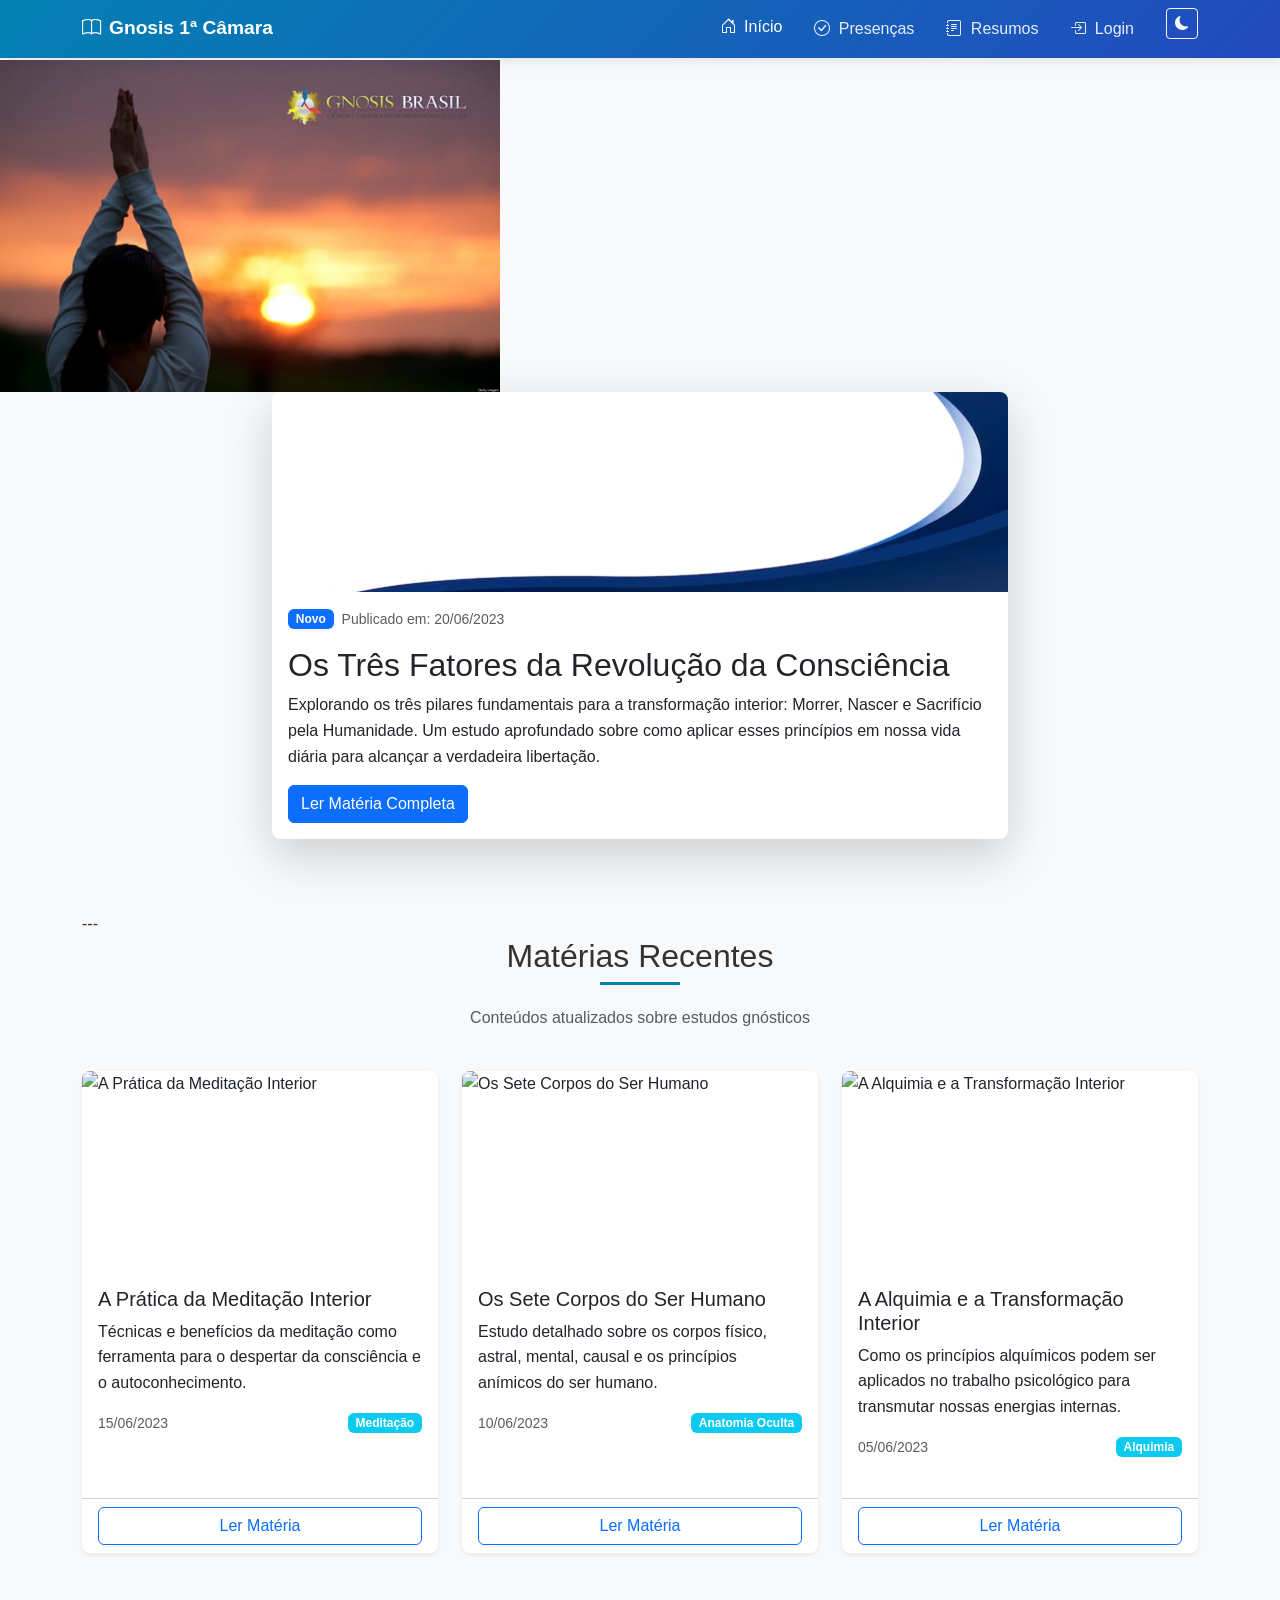
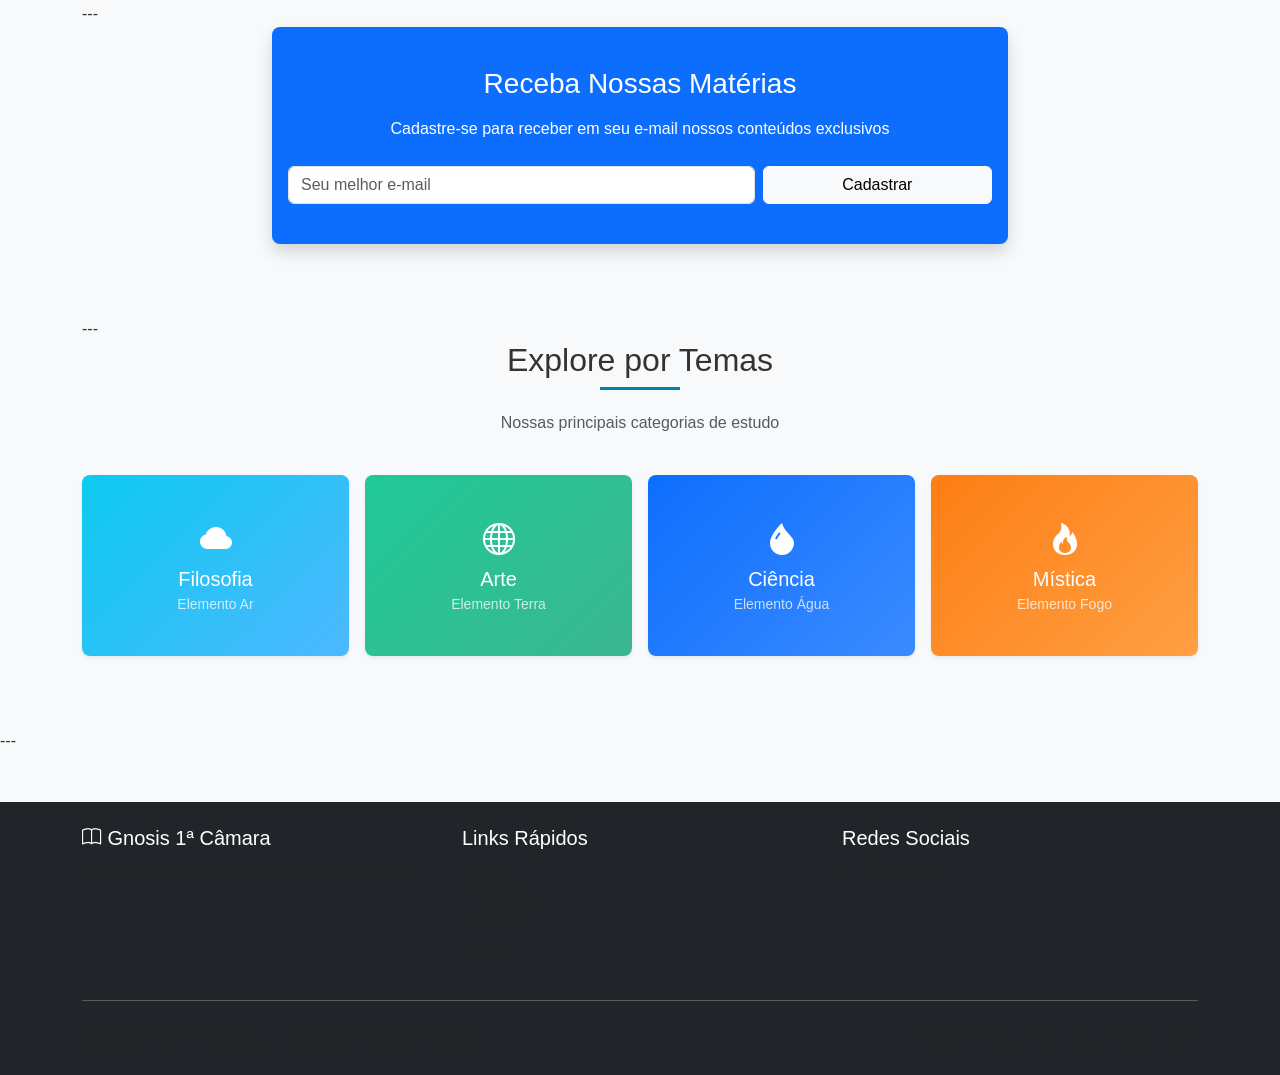
==== index.html @ e8a9ce37 "a" ====
<!DOCTYPE html>
<html lang="pt-BR">

<head>
    <meta charset="UTF-8">
    <title>Gnosis - Conhecimento Interior</title>
    <meta name="viewport" content="width=device-width, initial-scale=1">
    <meta name="description" content="Portal de estudos gnósticos para autoconhecimento e transformação interior">
    
    <link rel="stylesheet" href="https://cdn.jsdelivr.net/npm/bootstrap@5.3.3/dist/css/bootstrap.min.css">
    <link rel="stylesheet" href="https://cdn.jsdelivr.net/npm/bootstrap-icons@1.11.1/font/bootstrap-icons.css">
    <link rel="stylesheet" href="https://www.w3schools.com/w3css/5/w3.css">
    <link rel="stylesheet" href="style.css">

    <script defer src="script.js"></script>
</head>

<body class="bg-light">
    <nav class="navbar navbar-expand-lg navbar-dark bg-gradient">
        <div class="container">
            <a class="navbar-brand d-flex align-items-center" href="index.html">
                <i class="bi bi-book me-2"></i>
                <span>Gnosis 1ª Câmara</span>
            </a>
            <button class="navbar-toggler" type="button" data-bs-toggle="collapse" data-bs-target="#navbarNav" aria-controls="navbarNav" aria-expanded="false" aria-label="Alternar navegação">
                <span class="navbar-toggler-icon"></span>
            </button>
            <div class="collapse navbar-collapse" id="navbarNav">
                <ul class="navbar-nav ms-auto">
                    <li class="nav-item"><a class="nav-link active" aria-current="page" href="index.html"><i
                                class="bi bi-house-door me-1"></i> Início</a></li>
                    <li class="nav-item"><a class="nav-link" href="presenca.html"><i
                                class="bi bi-check-circle me-1"></i> Presenças</a></li>
                    <li class="nav-item"><a class="nav-link" href="resumos.html"><i class="bi bi-journal-text me-1"></i>
                                Resumos</a></li>
                    <li class="nav-item"><a class="nav-link" href="login.html"><i
                                class="bi bi-box-arrow-in-right me-1"></i> Login</a></li>
                    <li class="nav-item">
                        <button class="btn btn-sm btn-outline-light ms-3" onclick="toggleDarkMode()"
                            id="darkModeToggle" aria-label="Alternar Modo Escuro">
                            <i class="bi bi-moon-fill"></i>
                        </button>
                    </li>
                </ul>
            </div>
        </div>
    </nav>

    <div class="w3-content w3-section" style="max-width:500px">
        <img class="mySlides w3-animate-fading" src="img/meditacao.felicidade.gnosis.brasil.jpg" alt="Meditação para Felicidade e Gnosis" style="width:100%">
        <img class="mySlides w3-animate-fading" src="img/maxresdefault.jpg" alt="Imagem relacionada a Gnosis" style="width:100%">
        <img class="mySlides w3-animate-fading" src="img/As-7-Grandes-Regras-de-Paracelso-para-o-Desenvolvimento-Espiritual.meditacao.gnosis.brasil.jpg" alt="Regras de Paracelso para Desenvolvimento Espiritual" style="width:100%">
        <img class="mySlides w3-animate-fading" src="img/SUPER-HOMEM-GNOSIS-BRASIL.jpg" alt="Super Homem Gnosis Brasil" style="width:100%">
    </div>
    
    <main class="container">
        <section class="row mb-5">
            <div class="col-lg-8 mx-auto">
                <div class="card shadow-lg">
                    <img src="img/v915-red-blue_53876-174923.avif" class="card-img-top" alt="Matéria em destaque: Os Três Fatores da Revolução da Consciência">
                    <div class="card-body">
                        <div class="d-flex align-items-center mb-3">
                            <span class="badge bg-primary me-2">Novo</span>
                            <small class="text-muted">Publicado em: 20/06/2023</small>
                        </div>
                        <h2 class="card-title">Os Três Fatores da Revolução da Consciência</h2>
                        <p class="card-text">Explorando os três pilares fundamentais para a transformação interior: Morrer, Nascer e Sacrifício pela Humanidade. Um estudo aprofundado sobre como aplicar esses princípios em nossa vida diária para alcançar a verdadeira libertação.</p>
                        <a href="materia-revolucao-consciencia.html" class="btn btn-primary">Ler Matéria Completa</a>
                    </div>
                </div>
            </div>
        </section>

        ---

        <section class="mb-5">
            <div class="row mb-4">
                <div class="col-md-8 mx-auto text-center">
                    <h2 class="section-title">Matérias Recentes</h2>
                    <p class="text-muted">Conteúdos atualizados sobre estudos gnósticos</p>
                </div>
            </div>

            <div class="row g-4">
                <div class="col-md-6 col-lg-4">
                    <div class="card h-100 shadow-sm">
                        <img src="img/shutterstock_374175952.jpg" class="card-img-top" alt="A Prática da Meditação Interior">
                        <div class="card-body">
                            <h5 class="card-title">A Prática da Meditação Interior</h5>
                            <p class="card-text">Técnicas e benefícios da meditação como ferramenta para o despertar da consciência e o autoconhecimento.</p>
                            <div class="d-flex justify-content-between align-items-center">
                                <small class="text-muted">15/06/2023</small>
                                <span class="badge bg-info">Meditação</span>
                            </div>
                        </div>
                        <div class="card-footer bg-transparent">
                            <a href="materia-meditacao.html" class="btn btn-outline-primary w-100">Ler Matéria</a>
                        </div>
                    </div>
                </div>

                <div class="col-md-6 col-lg-4">
                    <div class="card h-100 shadow-sm">
                        <img src="img/shutterstock_644313052.jpg" class="card-img-top" alt="Os Sete Corpos do Ser Humano">
                        <div class="card-body">
                            <h5 class="card-title">Os Sete Corpos do Ser Humano</h5>
                            <p class="card-text">Estudo detalhado sobre os corpos físico, astral, mental, causal e os princípios anímicos do ser humano.</p>
                            <div class="d-flex justify-content-between align-items-center">
                                <small class="text-muted">10/06/2023</small>
                                <span class="badge bg-info">Anatomia Oculta</span>
                            </div>
                        </div>
                        <div class="card-footer bg-transparent">
                            <a href="materia-sete-corpos.html" class="btn btn-outline-primary w-100">Ler Matéria</a>
                        </div>
                    </div>
                </div>

                <div class="col-md-6 col-lg-4">
                    <div class="card h-100 shadow-sm">
                        <img src="img/shutterstock_193180694.jpg" class="card-img-top" alt="A Alquimia e a Transformação Interior">
                        <div class="card-body">
                            <h5 class="card-title">A Alquimia e a Transformação Interior</h5>
                            <p class="card-text">Como os princípios alquímicos podem ser aplicados no trabalho psicológico para transmutar nossas energias internas.</p>
                            <div class="d-flex justify-content-between align-items-center">
                                <small class="text-muted">05/06/2023</small>
                                <span class="badge bg-info">Alquimia</span>
                            </div>
                        </div>
                        <div class="card-footer bg-transparent">
                            <a href="materia-alquimia.html" class="btn btn-outline-primary w-100">Ler Matéria</a>
                        </div>
                    </div>
                </div>
            </div>
        </section>

        ---

        <section class="row mb-5">
            <div class="col-lg-8 mx-auto">
                <div class="card bg-primary text-white text-center py-4 shadow">
                    <div class="card-body">
                        <h3 class="card-title mb-3">Receba Nossas Matérias</h3>
                        <p class="card-text mb-4">Cadastre-se para receber em seu e-mail nossos conteúdos exclusivos</p>
                        <form class="row g-2 justify-content-center">
                            <div class="col-md-8">
                                <input type="email" class="form-control" placeholder="Seu melhor e-mail" aria-label="Seu melhor e-mail para newsletter">
                            </div>
                            <div class="col-md-4">
                                <button type="submit" class="btn btn-light w-100">Cadastrar</button>
                            </div>
                        </form>
                    </div>
                </div>
            </div>
        </section>

        ---

        <section class="mb-5">
            <div class="row mb-4">
                <div class="col-md-8 mx-auto text-center">
                    <h2 class="section-title">Explore por Temas</h2>
                    <p class="text-muted">Nossas principais categorias de estudo</p>
                </div>
            </div>

            <div class="row g-3">
                <div class="col-6 col-md-3">
                    <a href="categoria-filosofia.html" class="card category-card bg-air text-white text-center py-4 shadow-sm text-decoration-none">
                        <div class="card-body">
                            <i class="bi bi-cloud-fill mb-2" style="font-size: 2rem;"></i>
                            <h5 class="card-title mb-0">Filosofia</h5>
                            <small class="opacity-75">Elemento Ar</small>
                        </div>
                    </a>
                </div>
                
                <div class="col-6 col-md-3">
                    <a href="categoria-arte.html" class="card category-card bg-earth text-white text-center py-4 shadow-sm text-decoration-none">
                        <div class="card-body">
                            <i class="bi bi-globe mb-2" style="font-size: 2rem;"></i>
                            <h5 class="card-title mb-0">Arte</h5>
                            <small class="opacity-75">Elemento Terra</small>
                        </div>
                    </a>
                </div>
                
                <div class="col-6 col-md-3">
                    <a href="categoria-ciencia.html" class="card category-card bg-water text-white text-center py-4 shadow-sm text-decoration-none">
                        <div class="card-body">
                            <i class="bi bi-droplet-fill mb-2" style="font-size: 2rem;"></i>
                            <h5 class="card-title mb-0">Ciência</h5>
                            <small class="opacity-75">Elemento Água</small>
                        </div>
                    </a>
                </div>
                
                <div class="col-6 col-md-3">
                    <a href="categoria-mistica.html" class="card category-card bg-fire text-white text-center py-4 shadow-sm text-decoration-none">
                        <div class="card-body">
                            <i class="bi bi-fire mb-2" style="font-size: 2rem;"></i>
                            <h5 class="card-title mb-0">Mística</h5>
                            <small class="opacity-75">Elemento Fogo</small>
                        </div>
                    </a>
                </div>
            </div>
        </section>
    </main>

    ---

    <footer class="bg-dark text-white py-4 mt-5">
        <div class="container">
            <div class="row">
                <div class="col-md-4 mb-3 mb-md-0">
                    <h5><i class="bi bi-book"></i> Gnosis 1ª Câmara</h5>
                    <p class="text-muted">Estudos gnósticos para transformação interior</p>
                </div>
                <div class="col-md-4 mb-3 mb-md-0">
                    <h5>Links Rápidos</h5>
                    <ul class="list-unstyled">
                        <li><a href="index.html" class="text-decoration-none text-muted">Início</a></li>
                        <li><a href="presenca.html" class="text-decoration-none text-muted">Presenças</a></li>
                        <li><a href="resumos.html" class="text-decoration-none text-muted">Resumos</a></li>
                        <li><a href="login.html" class="text-decoration-none text-muted">Login</a></li>
                    </ul>
                </div>
                <div class="col-md-4">
                    <h5>Redes Sociais</h5>
                    <div class="social-links">
                        <a href="https://www.facebook.com/seuperfil" target="_blank" aria-label="Facebook" class="text-decoration-none text-muted me-2"><i class="bi bi-facebook"></i></a>
                        <a href="https://www.instagram.com/seuperfil" target="_blank" aria-label="Instagram" class="text-decoration-none text-muted me-2"><i class="bi bi-instagram"></i></a>
                        <a href="https://www.youtube.com/seucanal" target="_blank" aria-label="YouTube" class="text-decoration-none text-muted me-2"><i class="bi bi-youtube"></i></a>
                        <a href="https://t.me/seucanal" target="_blank" aria-label="Telegram" class="text-decoration-none text-muted"><i class="bi bi-telegram"></i></a>
                    </div>
                </div>
            </div>
            <hr class="my-4">
            <div class="row">
                <div class="col-md-6">
                    <p class="mb-0 text-muted">© 2023 Gnosis 1ª Câmara. Todos os direitos reservados.</p>
                </div>
                <div class="col-md-6 text-md-end">
                    <a href="termos-de-uso.html" class="text-decoration-none text-muted me-3">Termos de Uso</a>
                    <a href="politica-de-privacidade.html" class="text-decoration-none text-muted">Política de Privacidade</a>
                </div>
            </div>
        </div>
    </footer>

    <script src="https://cdn.jsdelivr.net/npm/bootstrap@5.3.3/dist/js/bootstrap.bundle.min.js"></script>
</body>
</html>
---- style.css ----
/* ==================================== */
/* VARIÁVEIS DE TEMA           */
/* ==================================== */
:root {
  --primary-color: #0381b3; /* Azul mais escuro, para navbar e destaque */
  --secondary-color: #858796; /* Cinza suave para texto secundário */
  --dark-color: #2c3e50; /* Cor escura para elementos gerais */
  --light-color: #f8f9fc; /* Cor clara para o fundo padrão */
  --success-color: #1cc88a; /* Verde sucesso */
  --info-color: #36b9cc; /* Ciano/Azul claro para info */
  --warning-color: #f6c23e; /* Amarelo alerta */
  --danger-color: #e74a3b; /* Vermelho perigo */

  /* Variáveis para gradientes de categoria - base Bootstrap */
  --category-air-start: #0dcaf0;
  --category-air-end: #4db8ff;
  --category-earth-start: #20c997;
  --category-earth-end: #3bb78f;
  --category-water-start: #0d6efd;
  --category-water-end: #3b8bff;
  --category-fire-start: #fd7e14;
  --category-fire-end: #ff9f43;

  /* Variáveis para o Modo Escuro */
  --dark-mode-bg: #1a1a2e; /* Fundo principal no modo escuro */
  --dark-mode-card-bg: #16213e; /* Fundo dos cards no modo escuro */
  --dark-mode-border: #0f3460; /* Borda dos cards no modo escuro */
  --dark-mode-text: #e6e6e6; /* Cor do texto no modo escuro */
  --dark-mode-muted-text: #b8b8b8; /* Texto suave no modo escuro */

  /* Gradientes para Modo Escuro */
  --dark-mode-navbar-start: #2187af;
  --dark-mode-navbar-end: #1a878f;
  --dark-mode-air-start: #0a8ea8;
  --dark-mode-air-end: #2d92d8;
  --dark-mode-earth-start: #1a9e7a;
  --dark-mode-earth-end: #2a8c6e;
  --dark-mode-water-start: #0a58ca;
  --dark-mode-water-end: #2a75d8;
  --dark-mode-fire-start: #d96a0e;
  --dark-mode-fire-end: #e88a35;
  --dark-mode-psyche-start: #5d39a8;
  --dark-mode-psyche-end: #7a52c9;
  --dark-mode-philosophy-start: #1a9e7a; /* Reutilizando earth dark */
  --dark-mode-philosophy-end: #2a8c6e; /* Reutilizando earth dark */
  --dark-mode-mysticism-start: #d96a0e; /* Reutilizando fire dark */
  --dark-mode-mysticism-end: #e88a35; /* Reutilizando fire dark */
  --dark-mode-art-start: #b52a6d;
  --dark-mode-art-end: #d44f92;
}

/* ==================================== */
/* ESTILOS GERAIS          */
/* ==================================== */
body {
  font-family: 'Segoe UI', Tahoma, Geneva, Verdana, sans-serif;
  background-color: var(--light-color);
  color: #333; /* Cor de texto padrão */
  line-height: 1.6;
  padding-top: 60px; /* Espaço para o navbar fixo */
  transition: background-color 0.3s ease, color 0.3s ease; /* Transição suave para o modo escuro */
}

a:focus,
button:focus {
  outline: 2px dashed var(--info-color);
  outline-offset: 2px;
}

/* ==================================== */
/* NAVBAR FIXO              */
/* ==================================== */
.navbar {
  background: linear-gradient(135deg, var(--primary-color) 0%, #224abe 100%) !important;
  box-shadow: 0 2px 15px rgba(0, 0, 0, 0.1);
  position: fixed;
  top: 0;
  width: 100%;
  z-index: 1030;
  padding: 0.5rem 1rem;
  transition: background 0.3s ease, box-shadow 0.3s ease; /* Transição para modo escuro */
}

.navbar-brand {
  font-weight: 600;
  font-size: 1.2rem;
  display: flex;
  align-items: center;
  white-space: nowrap; /* Evita quebra de linha em telas pequenas */
}

.navbar-dark .navbar-nav .nav-link {
  color: rgba(255, 255, 255, 0.9) !important; /* Mantido !important para garantir sobrescrita do Bootstrap */
  padding: 0.5rem 1rem;
  transition: all 0.3s ease;
}

.navbar-dark .navbar-nav .nav-link:hover,
.navbar-dark .navbar-nav .nav-link.active {
  color: white !important;
  transform: translateY(-2px);
}

.navbar-dark .navbar-toggler {
  border-color: rgba(255, 255, 255, 0.5);
}

/* ==================================== */
/* MODO ESCURO             */
/* ==================================== */
body.dark-mode {
  background-color: var(--dark-mode-bg);
  color: var(--dark-mode-text);
}

body.dark-mode .navbar {
  background: linear-gradient(135deg, var(--dark-mode-navbar-start) 0%, var(--dark-mode-navbar-end) 100%) !important;
}

body.dark-mode .card {
  background-color: var(--dark-mode-card-bg);
  border-color: var(--dark-mode-border);
  color: var(--dark-mode-text);
}

body.dark-mode .card-header {
  background-color: var(--dark-mode-border) !important; /* Ajustado para consistência com border */
}

body.dark-mode .list-group-item {
  background-color: var(--dark-mode-card-bg);
  border-color: var(--dark-mode-border);
  color: var(--dark-mode-text);
}

body.dark-mode .text-muted {
  color: var(--dark-mode-muted-text) !important;
}

/* Modo escuro para cores de categoria */
body.dark-mode .category-card {
  opacity: 0.95; /* Leve opacidade para um look mais suave */
  box-shadow: 0 4px 10px rgba(0, 0, 0, 0.3);
}

body.dark-mode .bg-air {
  background: linear-gradient(135deg, var(--dark-mode-air-start) 0%, var(--dark-mode-air-end) 100%);
}

body.dark-mode .bg-earth {
  background: linear-gradient(135deg, var(--dark-mode-earth-start) 0%, var(--dark-mode-earth-end) 100%);
}

body.dark-mode .bg-water {
  background: linear-gradient(135deg, var(--dark-mode-water-start) 0%, var(--dark-mode-water-end) 100%);
}

body.dark-mode .bg-fire {
  background: linear-gradient(135deg, var(--dark-mode-fire-start) 0%, var(--dark-mode-fire-end) 100%);
}

body.dark-mode .bg-psyche {
  background: linear-gradient(135deg, var(--dark-mode-psyche-start) 0%, var(--dark-mode-psyche-end) 100%);
}

body.dark-mode .bg-philosophy {
  background: linear-gradient(135deg, var(--dark-mode-philosophy-start) 0%, var(--dark-mode-philosophy-end) 100%);
}

body.dark-mode .bg-mysticism {
  background: linear-gradient(135deg, var(--dark-mode-mysticism-start) 0%, var(--dark-mode-mysticism-end) 100%);
}

body.dark-mode .bg-art {
  background: linear-gradient(135deg, var(--dark-mode-art-start) 0%, var(--dark-mode-art-end) 100%);
}

body.dark-mode .card-footer {
  background-color: var(--dark-mode-border); /* Consistente com a borda */
  border-top: 1px solid #1a4b8c; /* Cor da borda pode ser uma variável também */
}


/* ==================================== */
/* ELEMENTOS COMUNS            */
/* ==================================== */
.hero-bg {
  background-repeat: no-repeat;
  /* Adicione mais estilos aqui se for uma imagem de fundo */
}

.card {
  border: none;
  transition: transform 0.3s ease, box-shadow 0.3s ease;
  border-radius: 8px;
  margin-bottom: 1.5rem;
}

.card:hover {
  transform: translateY(-5px);
  box-shadow: 0 10px 20px rgba(0, 0, 0, 0.15);
}

.section-title {
  position: relative;
  padding-bottom: 10px;
  margin-bottom: 20px;
}

.section-title:after {
  content: '';
  position: absolute;
  bottom: 0;
  left: 50%;
  transform: translateX(-50%);
  width: 80px;
  height: 3px;
  background: var(--primary-color);
}

/* ==================================== */
/* FONTES PERSONALIZADAS       */
/* ==================================== */
@font-face {
  font-family: 'Amontillados';
  src: url('fonts/Amontillados.ttf') format('truetype');
  font-weight: normal;
  font-style: normal;
}

/* Aplicar a nova fonte somente ao título principal */
.display-4 {
  font-family: 'Amontillados', serif;
  font-weight: normal !important;
  font-size: 10.5rem; /* Ajuste se necessário para o layout */
}

.lead {
  font-size: 1.25rem;
  font-weight: 300;
  color: var(--secondary-color);
}

/* ==================================== */
/* ESTILOS PARA CATEGORIAS        */
/* ==================================== */
.category-card {
  transition: transform 0.3s ease, box-shadow 0.3s ease;
  border: none;
  border-radius: 8px;
  overflow: hidden;
  position: relative;
  /* Ajuste para que os gradientes sejam mais vibrantes por padrão */
  color: white !important; /* Garante que o texto seja branco sobre os gradientes coloridos */
  text-decoration: none; /* Remove sublinhado padrão de links */
}

.category-card:hover {
  transform: translateY(-5px);
  box-shadow: 0 10px 20px rgba(0, 0, 0, 0.15);
}

/* Cores das categorias baseadas nos elementos */
.bg-air {
  background: linear-gradient(135deg, var(--category-air-start) 0%, var(--category-air-end) 100%);
}

.bg-earth {
  background: linear-gradient(135deg, var(--category-earth-start) 0%, var(--category-earth-end) 100%);
}

.bg-water {
  background: linear-gradient(135deg, var(--category-water-start) 0%, var(--category-water-end) 100%);
}

.bg-fire {
  background: linear-gradient(135deg, var(--category-fire-start) 0%, var(--category-fire-end) 100%);
}

/* Ícones das categorias */
.category-card i {
  transition: transform 0.3s ease;
}

.category-card:hover i {
  transform: scale(1.1);
}

/* Melhorias para cards de matérias */
.card-img-top {
  border-top-left-radius: 8px;
  border-top-right-radius: 8px;
  height: 200px; /* Altura fixa para consistência */
  object-fit: cover; /* Garante que a imagem cubra a área sem distorção */
  transition: opacity 0.3s ease;
}

.card:hover .card-img-top {
  opacity: 0.9;
}

/* Espaçamentos e margens */
.mb-section {
  margin-bottom: 5rem;
}


/* ==================================== */
/* RESPONSIVIDADE             */
/* ==================================== */
@media (max-width: 768px) {
  body {
      padding-top: 56px; /* Ajuste para mobile, altura padrão do navbar Bootstrap */
  }
  
  .navbar {
      padding: 0.5rem;
  }
  
  /* Se você tiver um hero section com esta classe */
  .hero-bg {
      padding: 4rem 0;
  }
  
  .hero-bg h1 {
      font-size: 2.2rem;
  }

  .display-4 {
      font-size: 5rem; /* Ajuste para que a fonte 'Amontillados' não seja muito grande em mobile */
  }
}
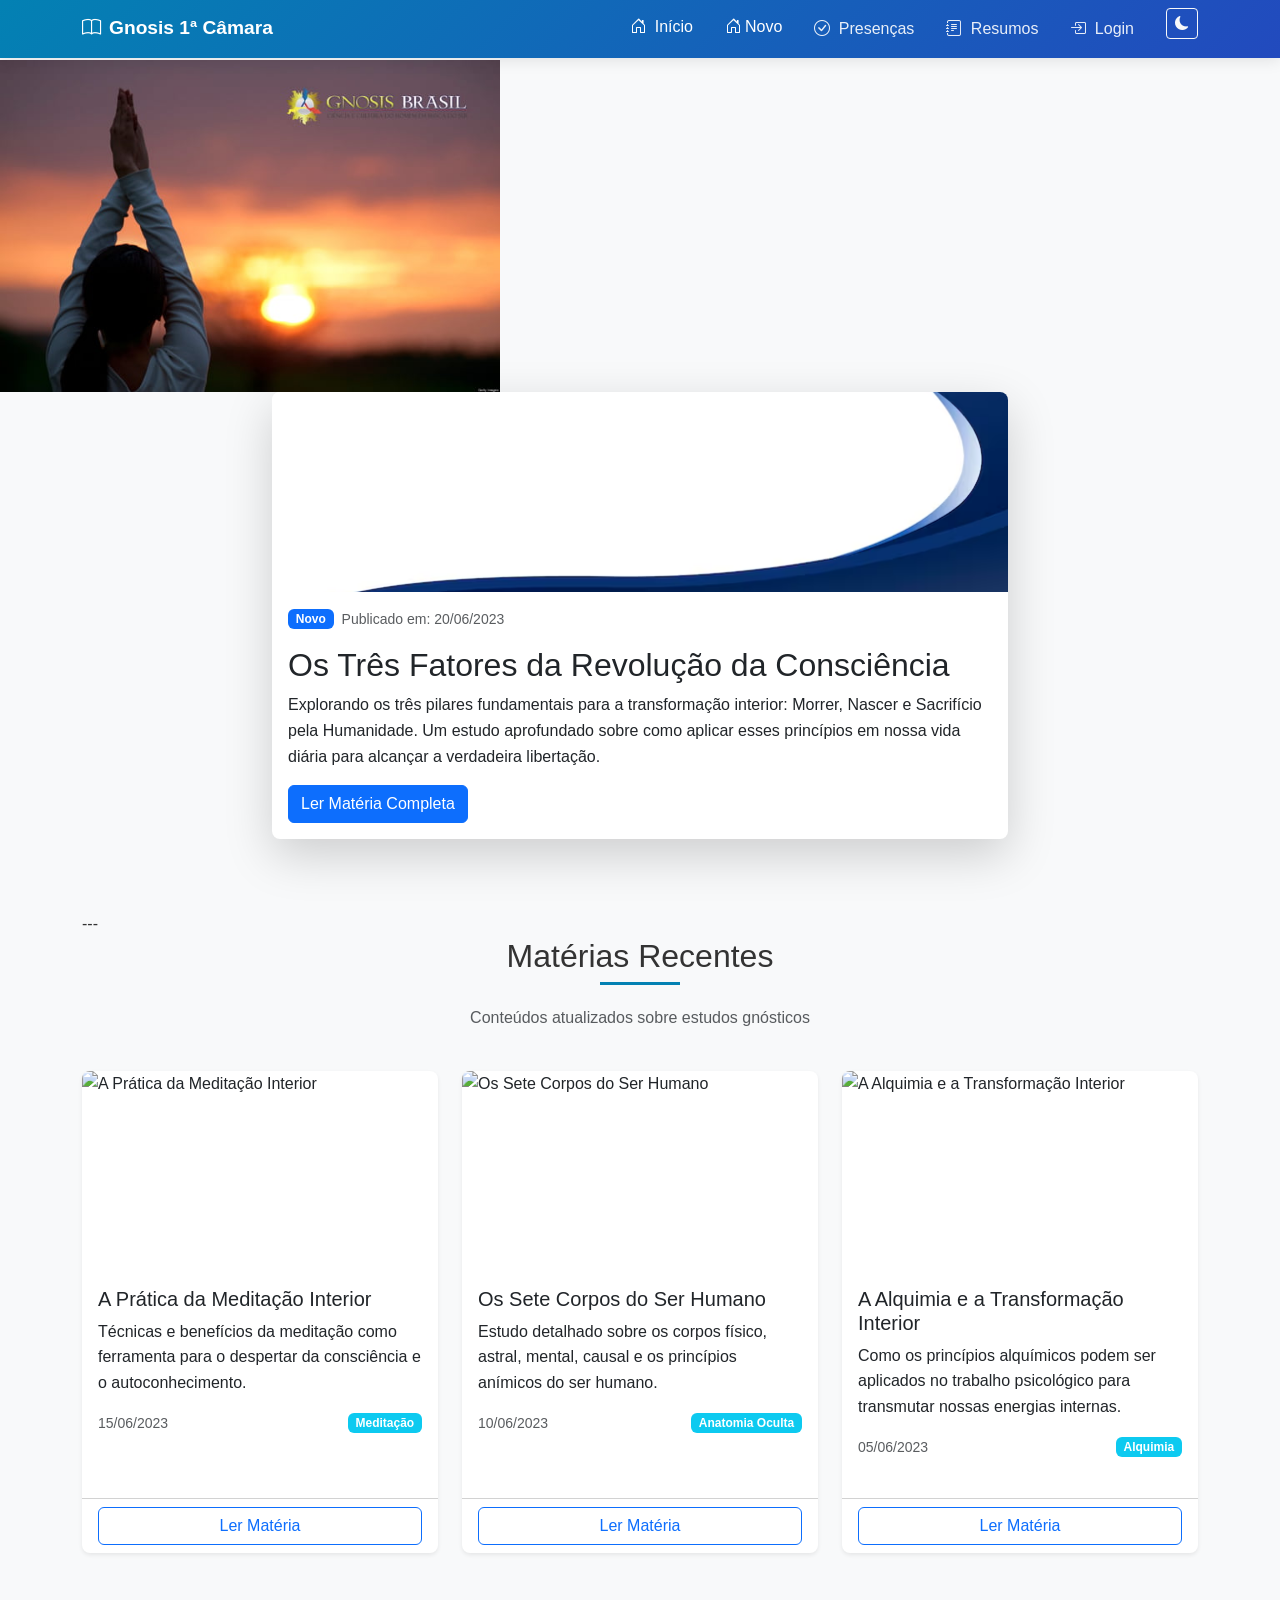
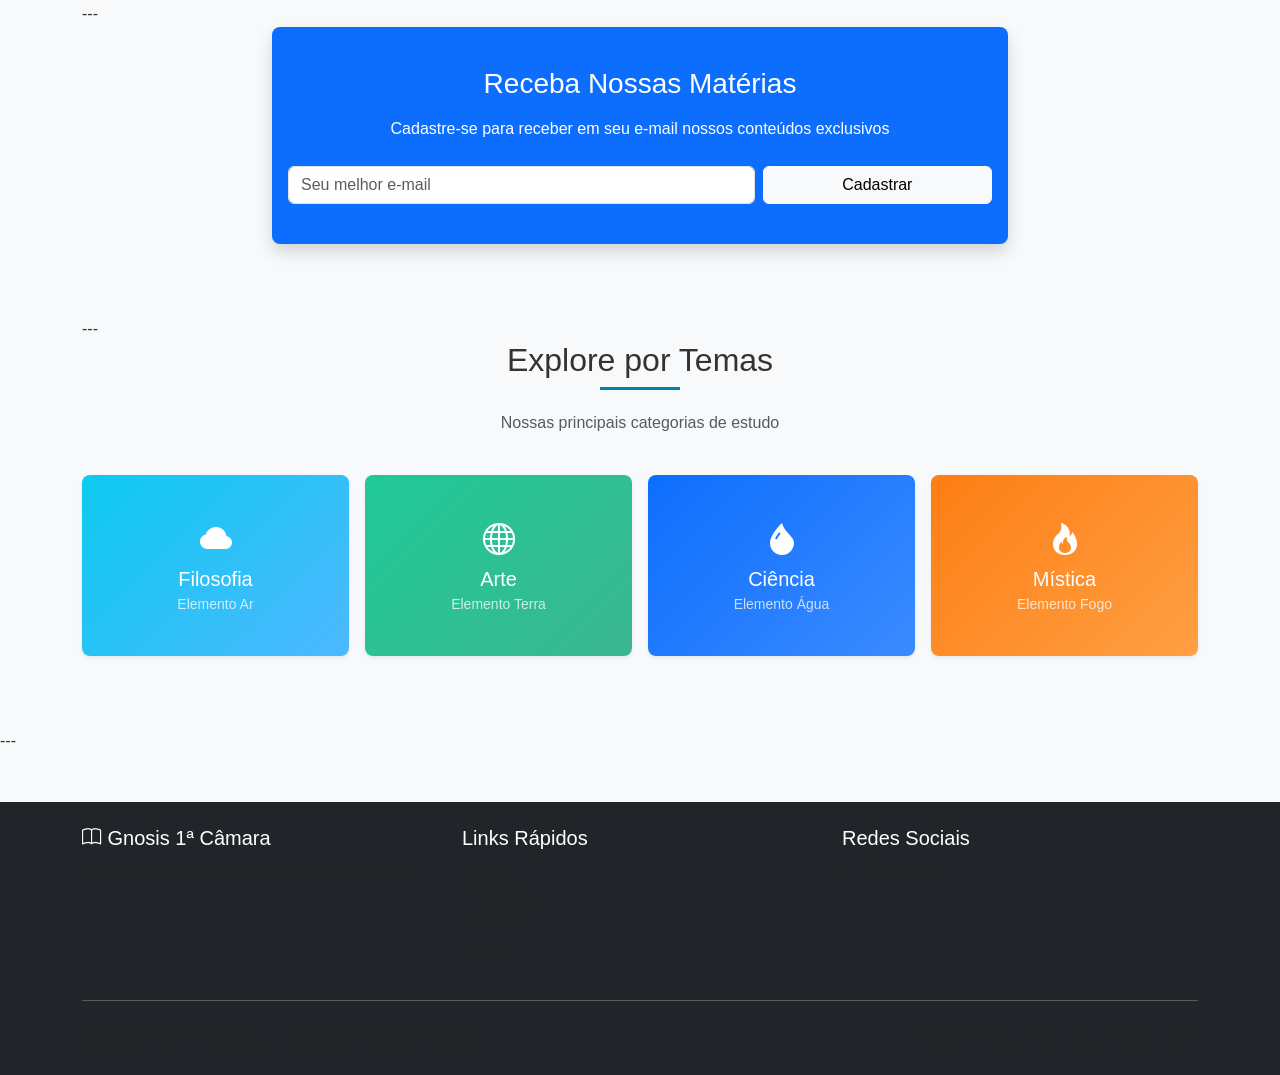
==== commit e9ee0af0: "a" ====
--- a/index.html
+++ b/index.html
@@ -6,7 +6,7 @@
     <title>Gnosis - Conhecimento Interior</title>
     <meta name="viewport" content="width=device-width, initial-scale=1">
     <meta name="description" content="Portal de estudos gnósticos para autoconhecimento e transformação interior">
-    
+
     <link rel="stylesheet" href="https://cdn.jsdelivr.net/npm/bootstrap@5.3.3/dist/css/bootstrap.min.css">
     <link rel="stylesheet" href="https://cdn.jsdelivr.net/npm/bootstrap-icons@1.11.1/font/bootstrap-icons.css">
     <link rel="stylesheet" href="https://www.w3schools.com/w3css/5/w3.css">
@@ -22,22 +22,27 @@
                 <i class="bi bi-book me-2"></i>
                 <span>Gnosis 1ª Câmara</span>
             </a>
-            <button class="navbar-toggler" type="button" data-bs-toggle="collapse" data-bs-target="#navbarNav" aria-controls="navbarNav" aria-expanded="false" aria-label="Alternar navegação">
+            <button class="navbar-toggler" type="button" data-bs-toggle="collapse" data-bs-target="#navbarNav"
+                aria-controls="navbarNav" aria-expanded="false" aria-label="Alternar navegação">
                 <span class="navbar-toggler-icon"></span>
             </button>
             <div class="collapse navbar-collapse" id="navbarNav">
                 <ul class="navbar-nav ms-auto">
                     <li class="nav-item"><a class="nav-link active" aria-current="page" href="index.html"><i
                                 class="bi bi-house-door me-1"></i> Início</a></li>
+
+                    <li class="nav-item"><a class="nav-link active" aria-current="page" href="divulga.html"><i
+                                class="bi bi-house-door me-1"></i>Novo</a></li>
+
                     <li class="nav-item"><a class="nav-link" href="presenca.html"><i
                                 class="bi bi-check-circle me-1"></i> Presenças</a></li>
                     <li class="nav-item"><a class="nav-link" href="resumos.html"><i class="bi bi-journal-text me-1"></i>
-                                Resumos</a></li>
+                            Resumos</a></li>
                     <li class="nav-item"><a class="nav-link" href="login.html"><i
                                 class="bi bi-box-arrow-in-right me-1"></i> Login</a></li>
                     <li class="nav-item">
-                        <button class="btn btn-sm btn-outline-light ms-3" onclick="toggleDarkMode()"
-                            id="darkModeToggle" aria-label="Alternar Modo Escuro">
+                        <button class="btn btn-sm btn-outline-light ms-3" onclick="toggleDarkMode()" id="darkModeToggle"
+                            aria-label="Alternar Modo Escuro">
                             <i class="bi bi-moon-fill"></i>
                         </button>
                     </li>
@@ -47,24 +52,32 @@
     </nav>
 
     <div class="w3-content w3-section" style="max-width:500px">
-        <img class="mySlides w3-animate-fading" src="img/meditacao.felicidade.gnosis.brasil.jpg" alt="Meditação para Felicidade e Gnosis" style="width:100%">
-        <img class="mySlides w3-animate-fading" src="img/maxresdefault.jpg" alt="Imagem relacionada a Gnosis" style="width:100%">
-        <img class="mySlides w3-animate-fading" src="img/As-7-Grandes-Regras-de-Paracelso-para-o-Desenvolvimento-Espiritual.meditacao.gnosis.brasil.jpg" alt="Regras de Paracelso para Desenvolvimento Espiritual" style="width:100%">
-        <img class="mySlides w3-animate-fading" src="img/SUPER-HOMEM-GNOSIS-BRASIL.jpg" alt="Super Homem Gnosis Brasil" style="width:100%">
+        <img class="mySlides w3-animate-fading" src="img/meditacao.felicidade.gnosis.brasil.jpg"
+            alt="Meditação para Felicidade e Gnosis" style="width:100%">
+        <img class="mySlides w3-animate-fading" src="img/maxresdefault.jpg" alt="Imagem relacionada a Gnosis"
+            style="width:100%">
+        <img class="mySlides w3-animate-fading"
+            src="img/As-7-Grandes-Regras-de-Paracelso-para-o-Desenvolvimento-Espiritual.meditacao.gnosis.brasil.jpg"
+            alt="Regras de Paracelso para Desenvolvimento Espiritual" style="width:100%">
+        <img class="mySlides w3-animate-fading" src="img/SUPER-HOMEM-GNOSIS-BRASIL.jpg" alt="Super Homem Gnosis Brasil"
+            style="width:100%">
     </div>
-    
+
     <main class="container">
         <section class="row mb-5">
             <div class="col-lg-8 mx-auto">
                 <div class="card shadow-lg">
-                    <img src="img/v915-red-blue_53876-174923.avif" class="card-img-top" alt="Matéria em destaque: Os Três Fatores da Revolução da Consciência">
+                    <img src="img/v915-red-blue_53876-174923.avif" class="card-img-top"
+                        alt="Matéria em destaque: Os Três Fatores da Revolução da Consciência">
                     <div class="card-body">
                         <div class="d-flex align-items-center mb-3">
                             <span class="badge bg-primary me-2">Novo</span>
                             <small class="text-muted">Publicado em: 20/06/2023</small>
                         </div>
                         <h2 class="card-title">Os Três Fatores da Revolução da Consciência</h2>
-                        <p class="card-text">Explorando os três pilares fundamentais para a transformação interior: Morrer, Nascer e Sacrifício pela Humanidade. Um estudo aprofundado sobre como aplicar esses princípios em nossa vida diária para alcançar a verdadeira libertação.</p>
+                        <p class="card-text">Explorando os três pilares fundamentais para a transformação interior:
+                            Morrer, Nascer e Sacrifício pela Humanidade. Um estudo aprofundado sobre como aplicar esses
+                            princípios em nossa vida diária para alcançar a verdadeira libertação.</p>
                         <a href="materia-revolucao-consciencia.html" class="btn btn-primary">Ler Matéria Completa</a>
                     </div>
                 </div>
@@ -84,10 +97,12 @@
             <div class="row g-4">
                 <div class="col-md-6 col-lg-4">
                     <div class="card h-100 shadow-sm">
-                        <img src="img/shutterstock_374175952.jpg" class="card-img-top" alt="A Prática da Meditação Interior">
+                        <img src="img/shutterstock_374175952.jpg" class="card-img-top"
+                            alt="A Prática da Meditação Interior">
                         <div class="card-body">
                             <h5 class="card-title">A Prática da Meditação Interior</h5>
-                            <p class="card-text">Técnicas e benefícios da meditação como ferramenta para o despertar da consciência e o autoconhecimento.</p>
+                            <p class="card-text">Técnicas e benefícios da meditação como ferramenta para o despertar da
+                                consciência e o autoconhecimento.</p>
                             <div class="d-flex justify-content-between align-items-center">
                                 <small class="text-muted">15/06/2023</small>
                                 <span class="badge bg-info">Meditação</span>
@@ -101,10 +116,12 @@
 
                 <div class="col-md-6 col-lg-4">
                     <div class="card h-100 shadow-sm">
-                        <img src="img/shutterstock_644313052.jpg" class="card-img-top" alt="Os Sete Corpos do Ser Humano">
+                        <img src="img/shutterstock_644313052.jpg" class="card-img-top"
+                            alt="Os Sete Corpos do Ser Humano">
                         <div class="card-body">
                             <h5 class="card-title">Os Sete Corpos do Ser Humano</h5>
-                            <p class="card-text">Estudo detalhado sobre os corpos físico, astral, mental, causal e os princípios anímicos do ser humano.</p>
+                            <p class="card-text">Estudo detalhado sobre os corpos físico, astral, mental, causal e os
+                                princípios anímicos do ser humano.</p>
                             <div class="d-flex justify-content-between align-items-center">
                                 <small class="text-muted">10/06/2023</small>
                                 <span class="badge bg-info">Anatomia Oculta</span>
@@ -118,10 +135,12 @@
 
                 <div class="col-md-6 col-lg-4">
                     <div class="card h-100 shadow-sm">
-                        <img src="img/shutterstock_193180694.jpg" class="card-img-top" alt="A Alquimia e a Transformação Interior">
+                        <img src="img/shutterstock_193180694.jpg" class="card-img-top"
+                            alt="A Alquimia e a Transformação Interior">
                         <div class="card-body">
                             <h5 class="card-title">A Alquimia e a Transformação Interior</h5>
-                            <p class="card-text">Como os princípios alquímicos podem ser aplicados no trabalho psicológico para transmutar nossas energias internas.</p>
+                            <p class="card-text">Como os princípios alquímicos podem ser aplicados no trabalho
+                                psicológico para transmutar nossas energias internas.</p>
                             <div class="d-flex justify-content-between align-items-center">
                                 <small class="text-muted">05/06/2023</small>
                                 <span class="badge bg-info">Alquimia</span>
@@ -145,7 +164,8 @@
                         <p class="card-text mb-4">Cadastre-se para receber em seu e-mail nossos conteúdos exclusivos</p>
                         <form class="row g-2 justify-content-center">
                             <div class="col-md-8">
-                                <input type="email" class="form-control" placeholder="Seu melhor e-mail" aria-label="Seu melhor e-mail para newsletter">
+                                <input type="email" class="form-control" placeholder="Seu melhor e-mail"
+                                    aria-label="Seu melhor e-mail para newsletter">
                             </div>
                             <div class="col-md-4">
                                 <button type="submit" class="btn btn-light w-100">Cadastrar</button>
@@ -168,7 +188,8 @@
 
             <div class="row g-3">
                 <div class="col-6 col-md-3">
-                    <a href="categoria-filosofia.html" class="card category-card bg-air text-white text-center py-4 shadow-sm text-decoration-none">
+                    <a href="categoria-filosofia.html"
+                        class="card category-card bg-air text-white text-center py-4 shadow-sm text-decoration-none">
                         <div class="card-body">
                             <i class="bi bi-cloud-fill mb-2" style="font-size: 2rem;"></i>
                             <h5 class="card-title mb-0">Filosofia</h5>
@@ -176,9 +197,10 @@
                         </div>
                     </a>
                 </div>
-                
-                <div class="col-6 col-md-3">
-                    <a href="categoria-arte.html" class="card category-card bg-earth text-white text-center py-4 shadow-sm text-decoration-none">
+
+                <div class="col-6 col-md-3">
+                    <a href="categoria-arte.html"
+                        class="card category-card bg-earth text-white text-center py-4 shadow-sm text-decoration-none">
                         <div class="card-body">
                             <i class="bi bi-globe mb-2" style="font-size: 2rem;"></i>
                             <h5 class="card-title mb-0">Arte</h5>
@@ -186,9 +208,10 @@
                         </div>
                     </a>
                 </div>
-                
-                <div class="col-6 col-md-3">
-                    <a href="categoria-ciencia.html" class="card category-card bg-water text-white text-center py-4 shadow-sm text-decoration-none">
+
+                <div class="col-6 col-md-3">
+                    <a href="categoria-ciencia.html"
+                        class="card category-card bg-water text-white text-center py-4 shadow-sm text-decoration-none">
                         <div class="card-body">
                             <i class="bi bi-droplet-fill mb-2" style="font-size: 2rem;"></i>
                             <h5 class="card-title mb-0">Ciência</h5>
@@ -196,9 +219,10 @@
                         </div>
                     </a>
                 </div>
-                
-                <div class="col-6 col-md-3">
-                    <a href="categoria-mistica.html" class="card category-card bg-fire text-white text-center py-4 shadow-sm text-decoration-none">
+
+                <div class="col-6 col-md-3">
+                    <a href="categoria-mistica.html"
+                        class="card category-card bg-fire text-white text-center py-4 shadow-sm text-decoration-none">
                         <div class="card-body">
                             <i class="bi bi-fire mb-2" style="font-size: 2rem;"></i>
                             <h5 class="card-title mb-0">Mística</h5>
@@ -231,10 +255,14 @@
                 <div class="col-md-4">
                     <h5>Redes Sociais</h5>
                     <div class="social-links">
-                        <a href="https://www.facebook.com/seuperfil" target="_blank" aria-label="Facebook" class="text-decoration-none text-muted me-2"><i class="bi bi-facebook"></i></a>
-                        <a href="https://www.instagram.com/seuperfil" target="_blank" aria-label="Instagram" class="text-decoration-none text-muted me-2"><i class="bi bi-instagram"></i></a>
-                        <a href="https://www.youtube.com/seucanal" target="_blank" aria-label="YouTube" class="text-decoration-none text-muted me-2"><i class="bi bi-youtube"></i></a>
-                        <a href="https://t.me/seucanal" target="_blank" aria-label="Telegram" class="text-decoration-none text-muted"><i class="bi bi-telegram"></i></a>
+                        <a href="https://www.facebook.com/seuperfil" target="_blank" aria-label="Facebook"
+                            class="text-decoration-none text-muted me-2"><i class="bi bi-facebook"></i></a>
+                        <a href="https://www.instagram.com/seuperfil" target="_blank" aria-label="Instagram"
+                            class="text-decoration-none text-muted me-2"><i class="bi bi-instagram"></i></a>
+                        <a href="https://www.youtube.com/seucanal" target="_blank" aria-label="YouTube"
+                            class="text-decoration-none text-muted me-2"><i class="bi bi-youtube"></i></a>
+                        <a href="https://t.me/seucanal" target="_blank" aria-label="Telegram"
+                            class="text-decoration-none text-muted"><i class="bi bi-telegram"></i></a>
                     </div>
                 </div>
             </div>
@@ -245,7 +273,8 @@
                 </div>
                 <div class="col-md-6 text-md-end">
                     <a href="termos-de-uso.html" class="text-decoration-none text-muted me-3">Termos de Uso</a>
-                    <a href="politica-de-privacidade.html" class="text-decoration-none text-muted">Política de Privacidade</a>
+                    <a href="politica-de-privacidade.html" class="text-decoration-none text-muted">Política de
+                        Privacidade</a>
                 </div>
             </div>
         </div>
@@ -253,4 +282,5 @@
 
     <script src="https://cdn.jsdelivr.net/npm/bootstrap@5.3.3/dist/js/bootstrap.bundle.min.js"></script>
 </body>
+
 </html>
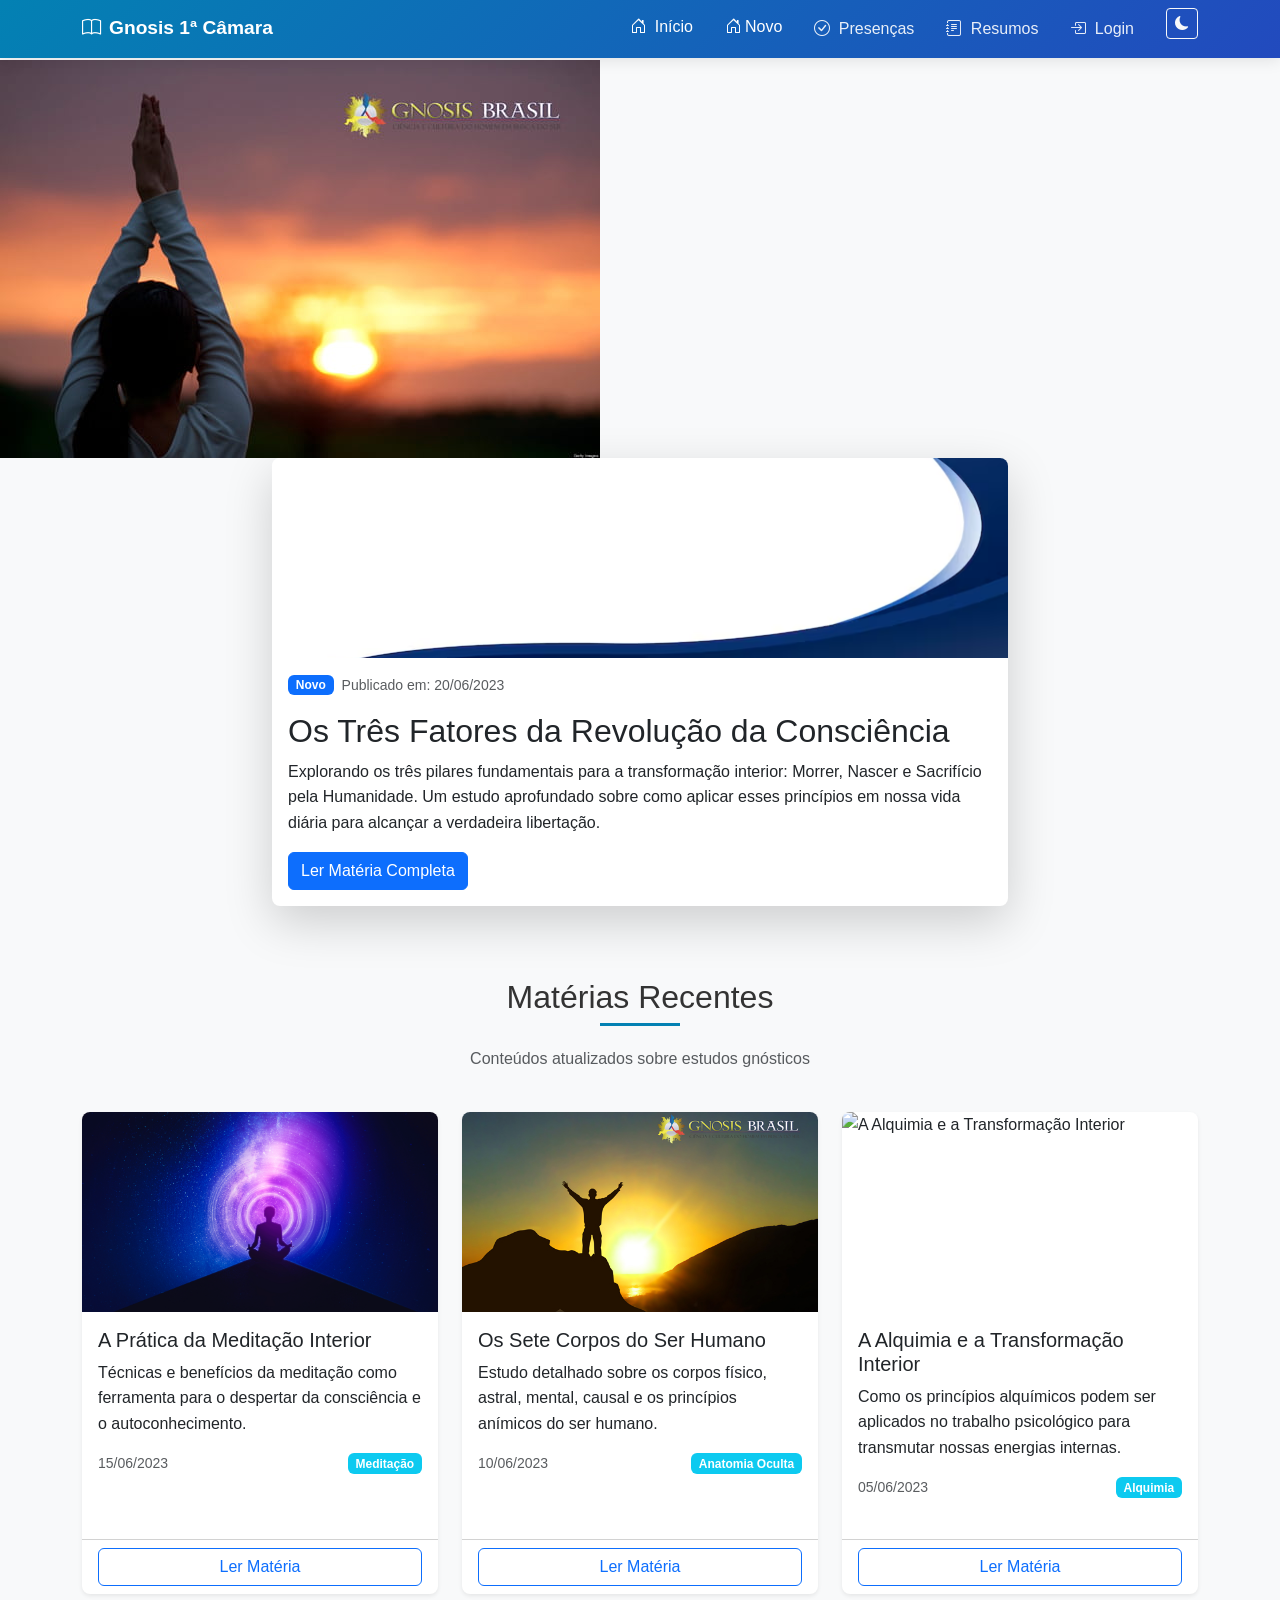
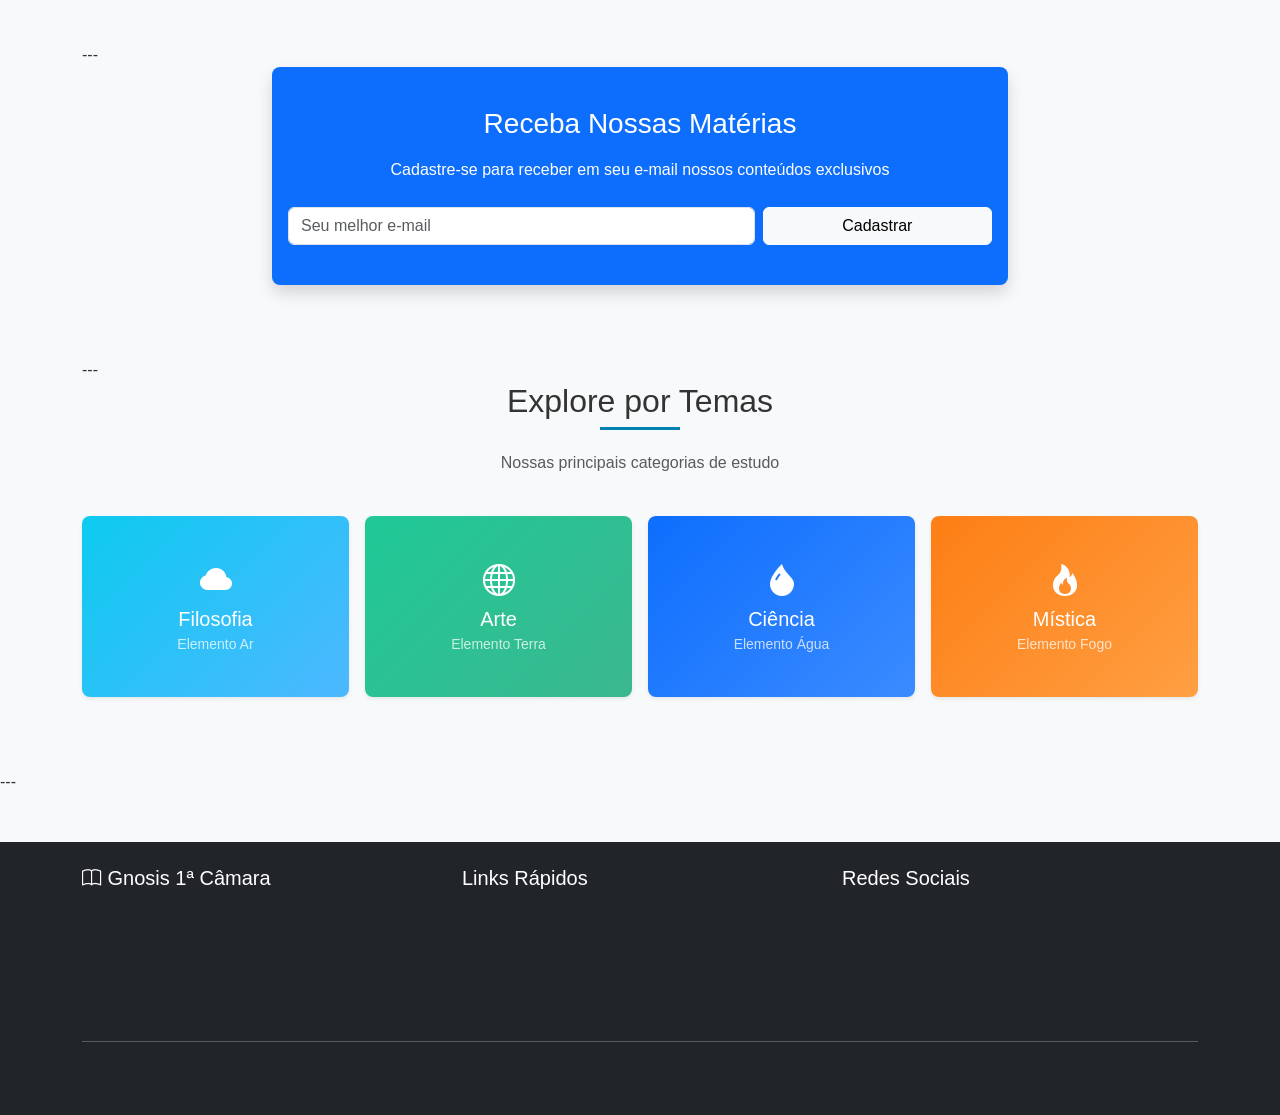
==== commit 8371fb96: "a" ====
--- a/index.html
+++ b/index.html
@@ -51,7 +51,7 @@
         </div>
     </nav>
 
-    <div class="w3-content w3-section" style="max-width:500px">
+    <div class="w3-content w3-section" style="max-width:600px">
         <img class="mySlides w3-animate-fading" src="img/meditacao.felicidade.gnosis.brasil.jpg"
             alt="Meditação para Felicidade e Gnosis" style="width:100%">
         <img class="mySlides w3-animate-fading" src="img/maxresdefault.jpg" alt="Imagem relacionada a Gnosis"
@@ -63,6 +63,10 @@
             style="width:100%">
     </div>
 
+
+
+    
+
     <main class="container">
         <section class="row mb-5">
             <div class="col-lg-8 mx-auto">
@@ -84,7 +88,7 @@
             </div>
         </section>
 
-        ---
+ 
 
         <section class="mb-5">
             <div class="row mb-4">
@@ -97,7 +101,7 @@
             <div class="row g-4">
                 <div class="col-md-6 col-lg-4">
                     <div class="card h-100 shadow-sm">
-                        <img src="img/shutterstock_374175952.jpg" class="card-img-top"
+                        <img src="img/iStock-1383761759.jpg" class="card-img-top"
                             alt="A Prática da Meditação Interior">
                         <div class="card-body">
                             <h5 class="card-title">A Prática da Meditação Interior</h5>
@@ -116,7 +120,7 @@
 
                 <div class="col-md-6 col-lg-4">
                     <div class="card h-100 shadow-sm">
-                        <img src="img/shutterstock_644313052.jpg" class="card-img-top"
+                        <img src="img/SUPER-HOMEM-GNOSIS-BRASIL.jpg" class="card-img-top"
                             alt="Os Sete Corpos do Ser Humano">
                         <div class="card-body">
                             <h5 class="card-title">Os Sete Corpos do Ser Humano</h5>
@@ -135,7 +139,7 @@
 
                 <div class="col-md-6 col-lg-4">
                     <div class="card h-100 shadow-sm">
-                        <img src="img/shutterstock_193180694.jpg" class="card-img-top"
+                        <img src="img/iStock-1220988483.jpg" class="card-img-top"
                             alt="A Alquimia e a Transformação Interior">
                         <div class="card-body">
                             <h5 class="card-title">A Alquimia e a Transformação Interior</h5>
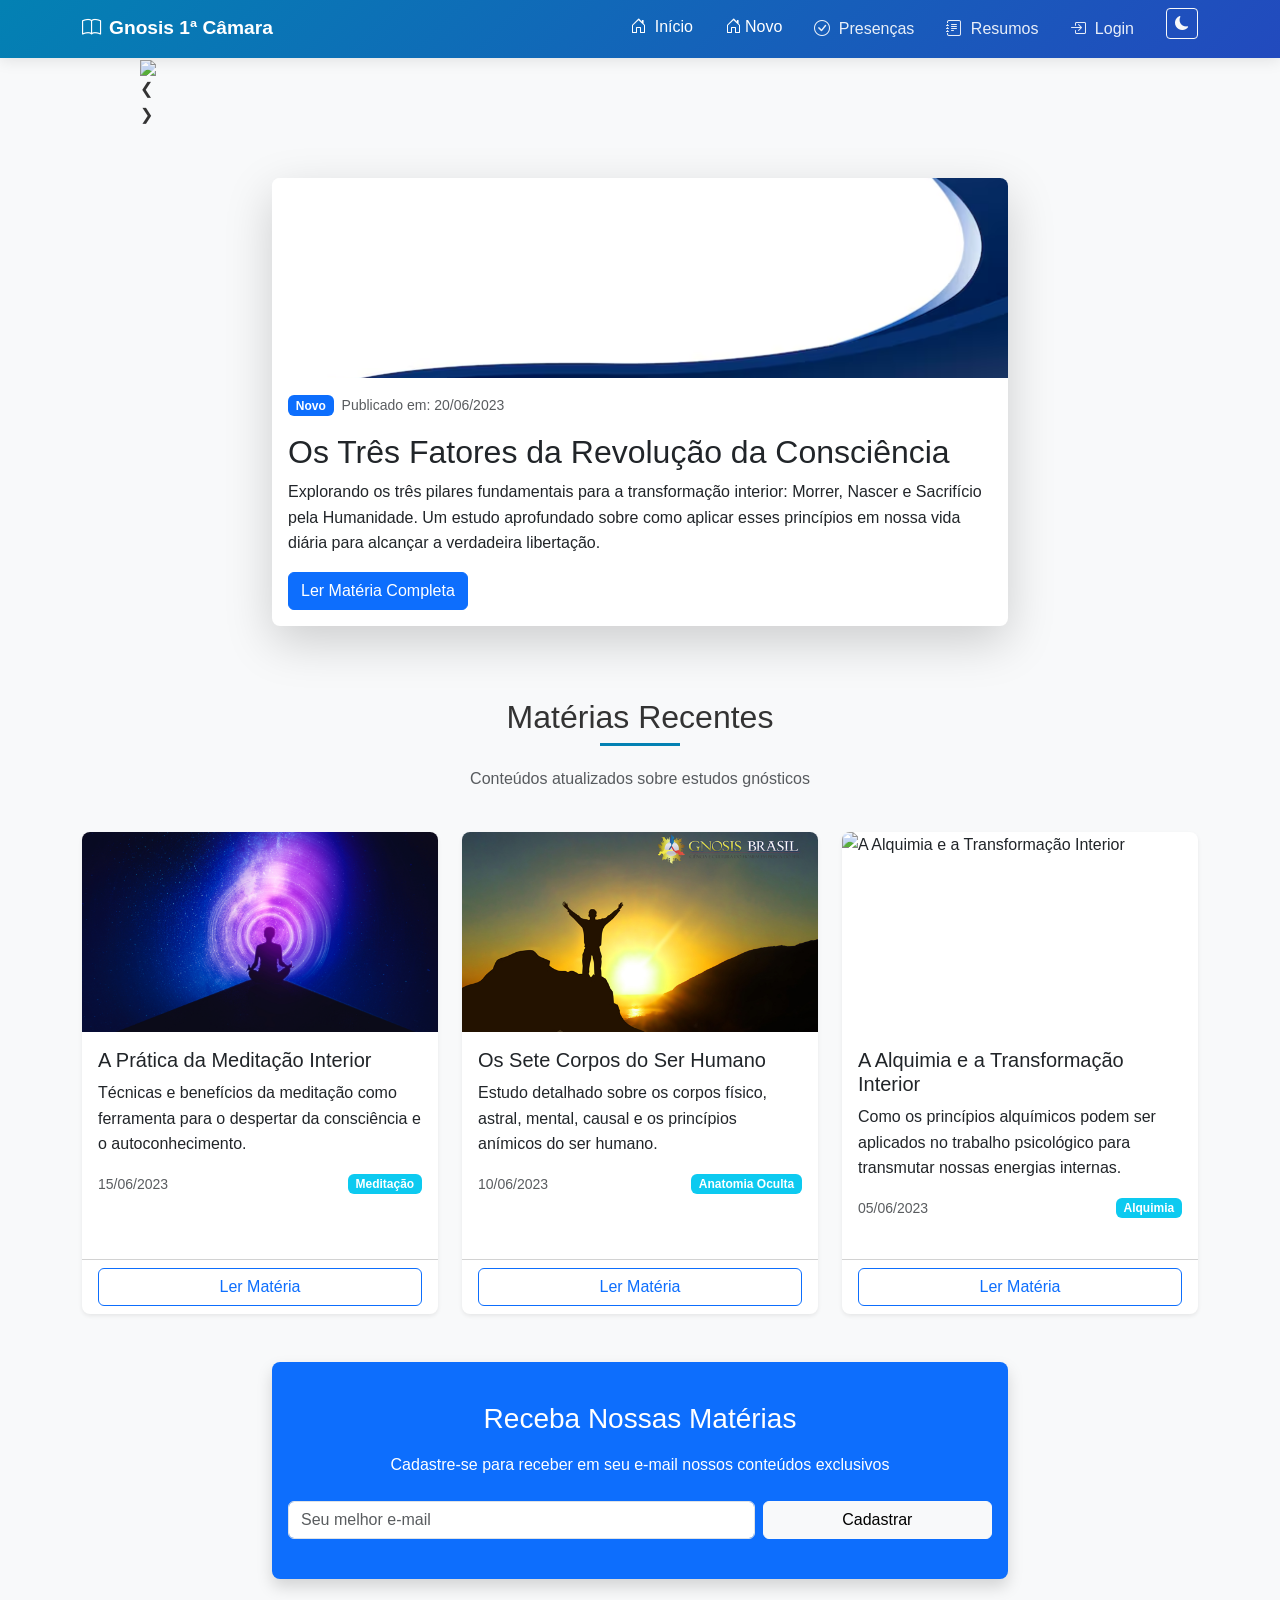
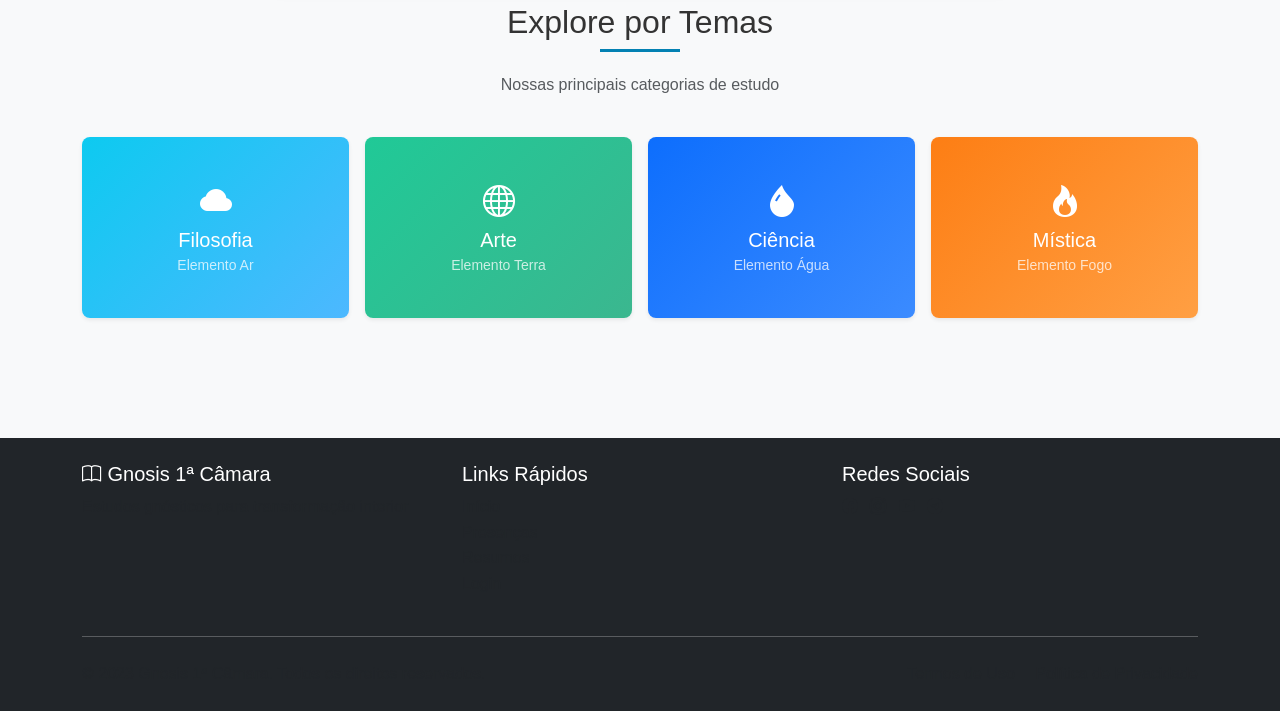
==== commit 19d19bfb: "a" ====
--- a/index.html
+++ b/index.html
@@ -11,6 +11,9 @@
     <link rel="stylesheet" href="https://cdn.jsdelivr.net/npm/bootstrap-icons@1.11.1/font/bootstrap-icons.css">
     <link rel="stylesheet" href="https://www.w3schools.com/w3css/5/w3.css">
     <link rel="stylesheet" href="style.css">
+
+    <meta name="viewport" content="width=device-width, initial-scale=1">
+<link rel="stylesheet" href="https://www.w3schools.com/w3css/5/w3.css">
 
     <script defer src="script.js"></script>
 </head>
@@ -51,20 +54,23 @@
         </div>
     </nav>
 
-    <div class="w3-content w3-section" style="max-width:600px">
-        <img class="mySlides w3-animate-fading" src="img/meditacao.felicidade.gnosis.brasil.jpg"
-            alt="Meditação para Felicidade e Gnosis" style="width:100%">
-        <img class="mySlides w3-animate-fading" src="img/maxresdefault.jpg" alt="Imagem relacionada a Gnosis"
-            style="width:100%">
-        <img class="mySlides w3-animate-fading"
-            src="img/As-7-Grandes-Regras-de-Paracelso-para-o-Desenvolvimento-Espiritual.meditacao.gnosis.brasil.jpg"
-            alt="Regras de Paracelso para Desenvolvimento Espiritual" style="width:100%">
-        <img class="mySlides w3-animate-fading" src="img/SUPER-HOMEM-GNOSIS-BRASIL.jpg" alt="Super Homem Gnosis Brasil"
-            style="width:100%">
-    </div>
-
-
-
+
+
+      <div class="slideshow-container">
+        <img class="mySlides" src="https://www.w3schools.com/w3css/img_nature_wide.jpg" style="width:100%">
+        <img class="mySlides" src="https://www.w3schools.com/w3css/img_snow_wide.jpg" style="width:100%">
+        <img class="mySlides" src="https://www.w3schools.com/w3css/img_mountains_wide.jpg" style="width:100%">
+        
+        <div class="w3-center w3-container w3-section w3-large w3-text-white w3-display-bottommiddle" style="width:100%">
+          <div class="w3-left w3-hover-text-khaki" onclick="plusDivs(-1)">&#10094;</div>
+          <div class="w3-right w3-hover-text-khaki" onclick="plusDivs(1)">&#10095;</div>
+          <span class="w3-badge demo w3-border w3-transparent w3-hover-white" onclick="currentDiv(1)"></span>
+          <span class="w3-badge demo w3-border w3-transparent w3-hover-white" onclick="currentDiv(2)"></span>
+          <span class="w3-badge demo w3-border w3-transparent w3-hover-white" onclick="currentDiv(3)"></span>
+        </div>
+      </div>
+
+      <br>
     
 
     <main class="container">
@@ -158,7 +164,7 @@
             </div>
         </section>
 
-        ---
+
 
         <section class="row mb-5">
             <div class="col-lg-8 mx-auto">
@@ -178,9 +184,7 @@
                     </div>
                 </div>
             </div>
-        </section>
-
-        ---
+
 
         <section class="mb-5">
             <div class="row mb-4">
@@ -238,7 +242,7 @@
         </section>
     </main>
 
-    ---
+
 
     <footer class="bg-dark text-white py-4 mt-5">
         <div class="container">
--- a/style.css
+++ b/style.css
@@ -329,4 +329,53 @@
   .display-4 {
       font-size: 5rem; /* Ajuste para que a fonte 'Amontillados' não seja muito grande em mobile */
   }
+}
+
+
+
+
+
+
+/* Container do slideshow */
+.slideshow-container {
+  max-width: 1000px;
+  position: relative;
+  margin: auto;
+  overflow: hidden;
+}
+
+/* Estilo dos slides */
+.mySlides {
+  display: none;
+  width: 100%;
+  animation: fade 1.5s ease-in-out; /* Efeito de fade */
+}
+
+/* Animação de transição */
+@keyframes fade {
+  from {opacity: 0.4} 
+  to {opacity: 1}
+}
+
+/* Controles de navegação */
+.w3-left, .w3-right, .w3-badge {
+  cursor: pointer;
+}
+
+.w3-badge {
+  height: 13px;
+  width: 13px;
+  padding: 0;
+  margin: 0 2px;
+}
+
+/* Efeitos hover nos controles */
+.w3-left:hover, .w3-right:hover {
+  background-color: rgba(0,0,0,0.2);
+  border-radius: 50%;
+}
+
+/* Indicador ativo */
+.w3-white {
+  background-color: white !important;
 }
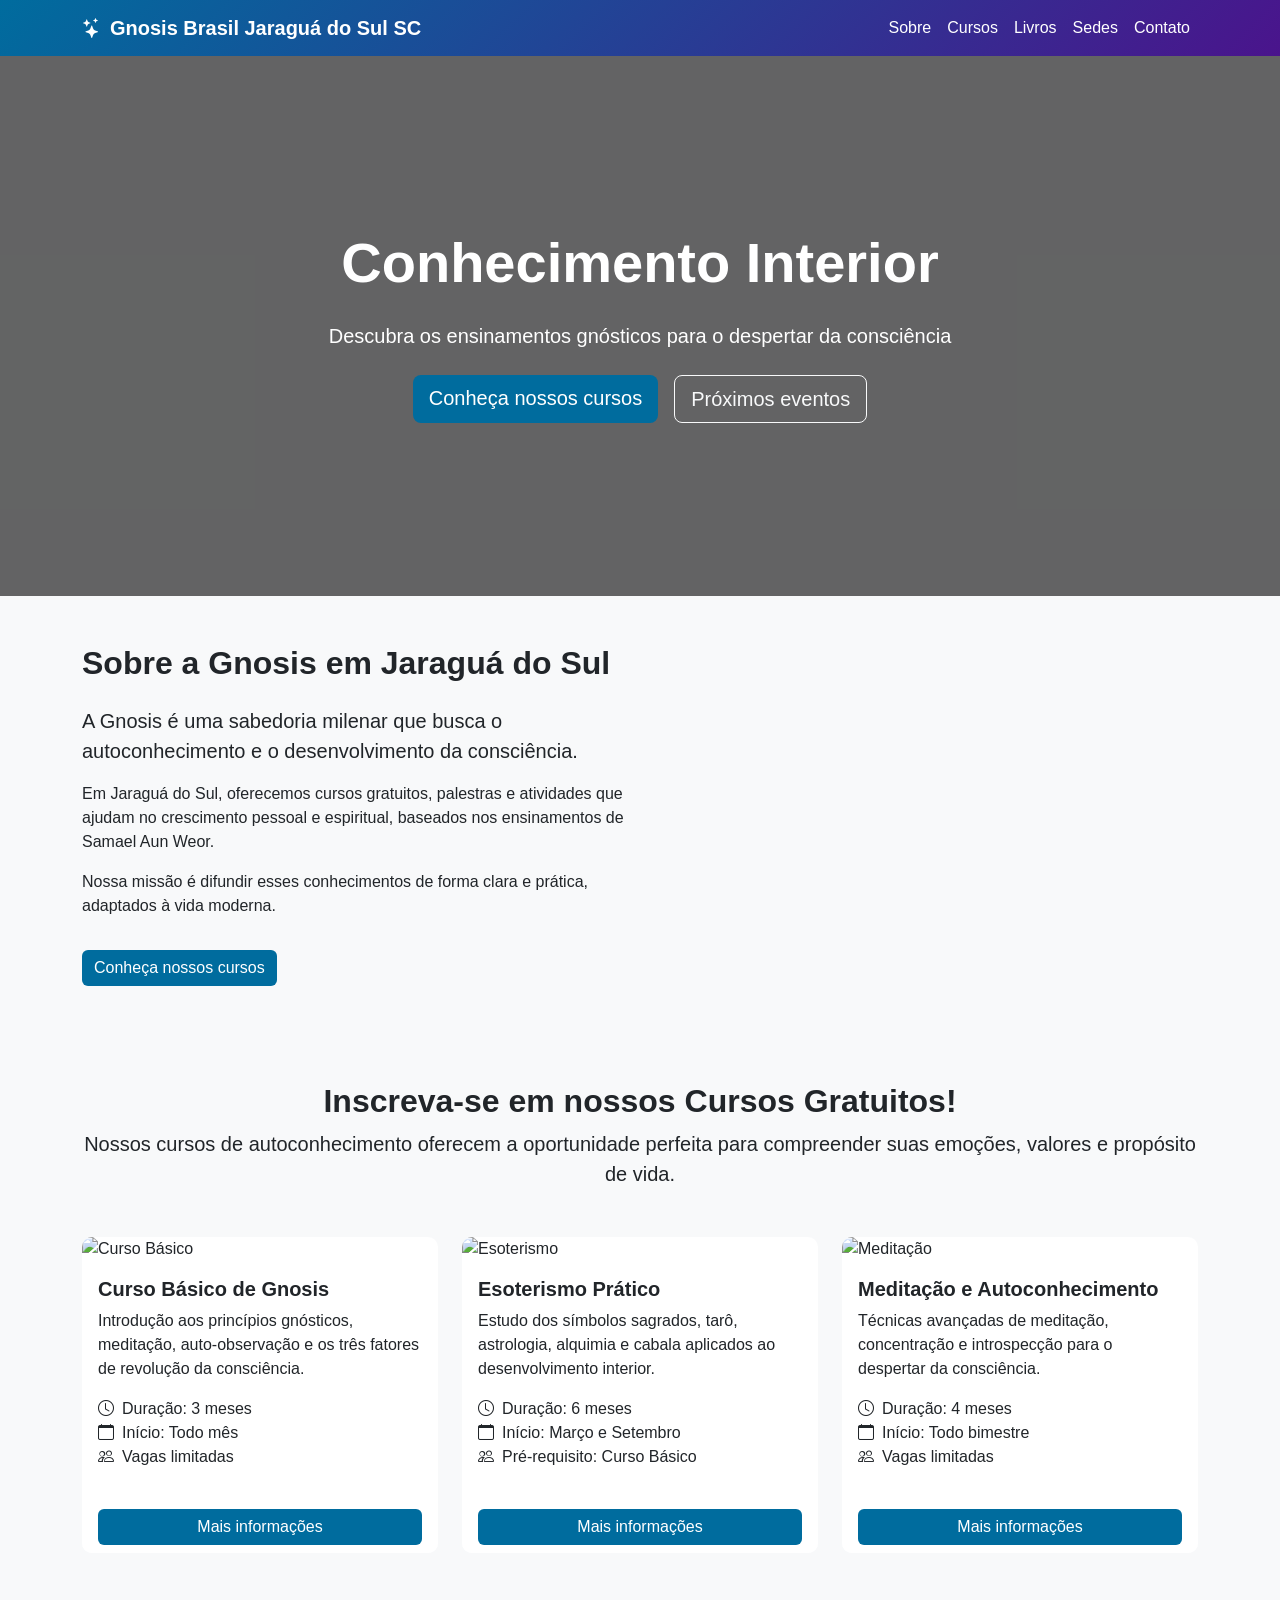
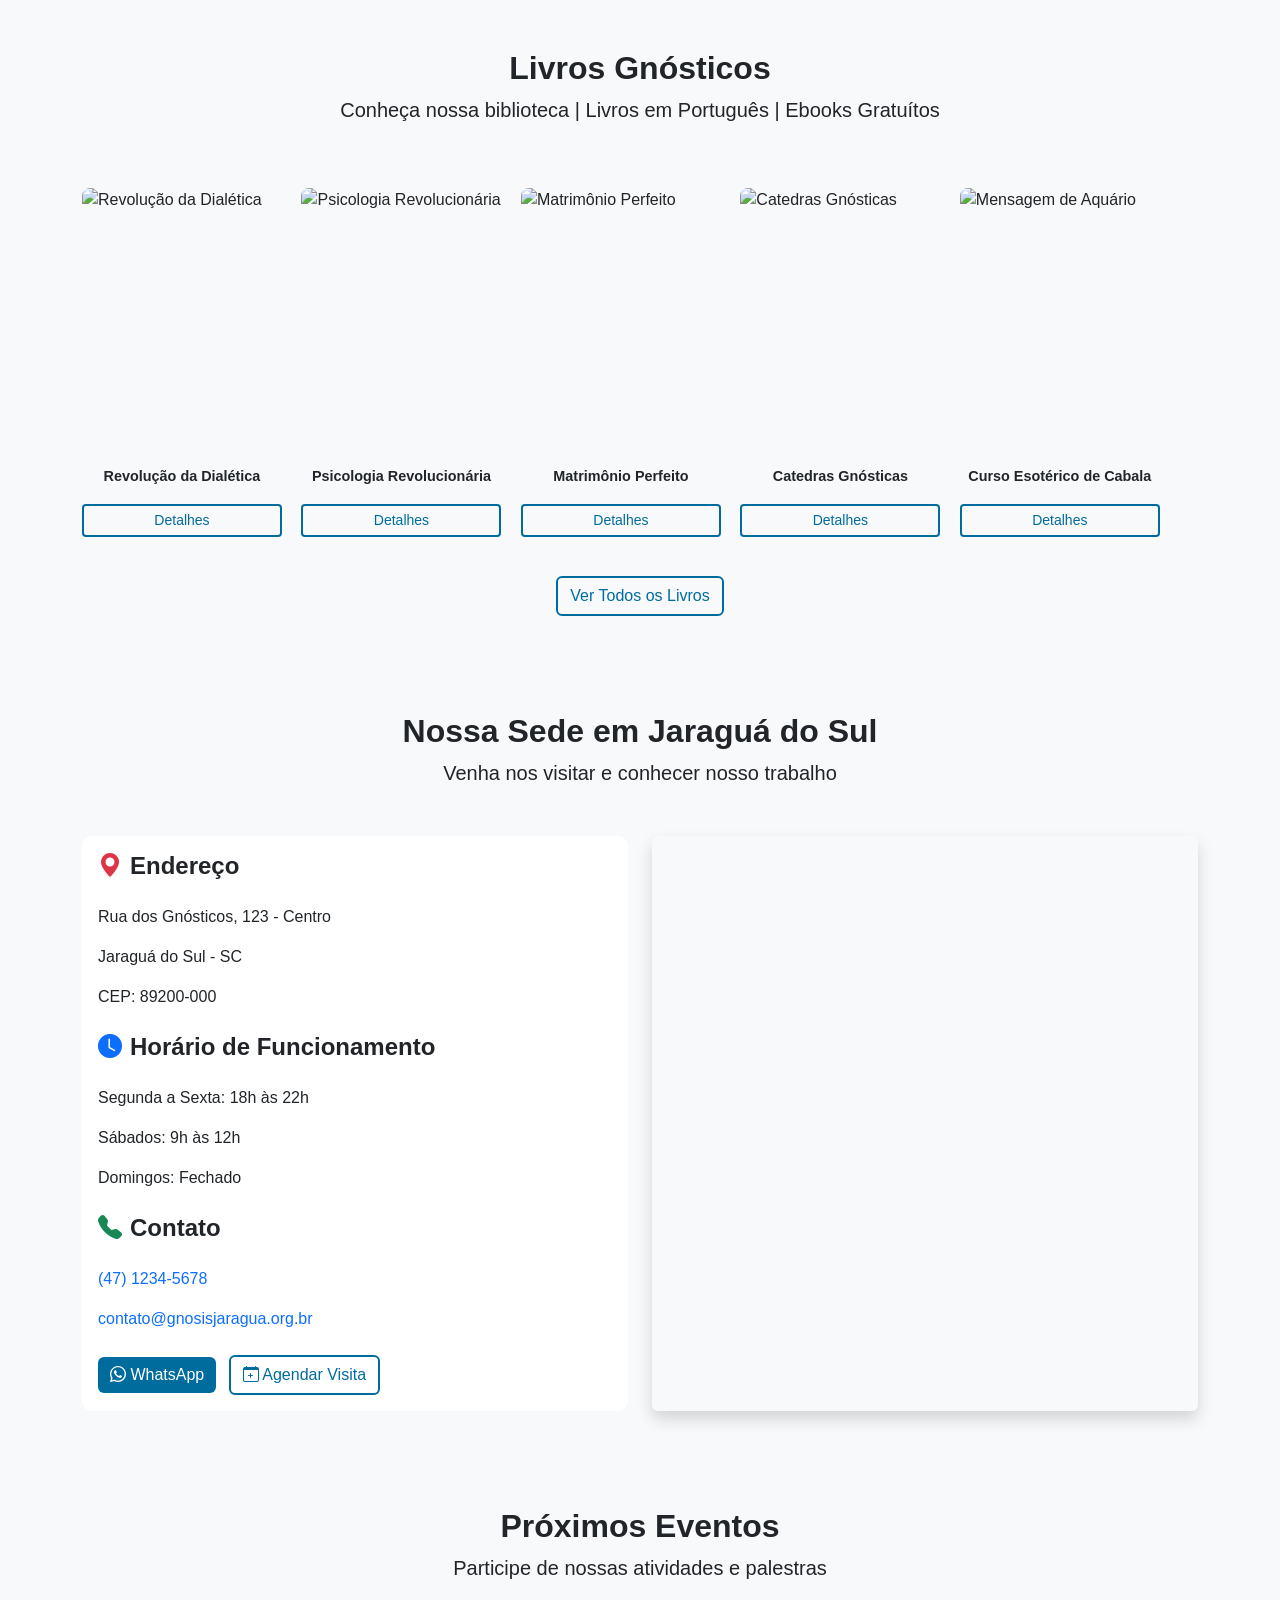
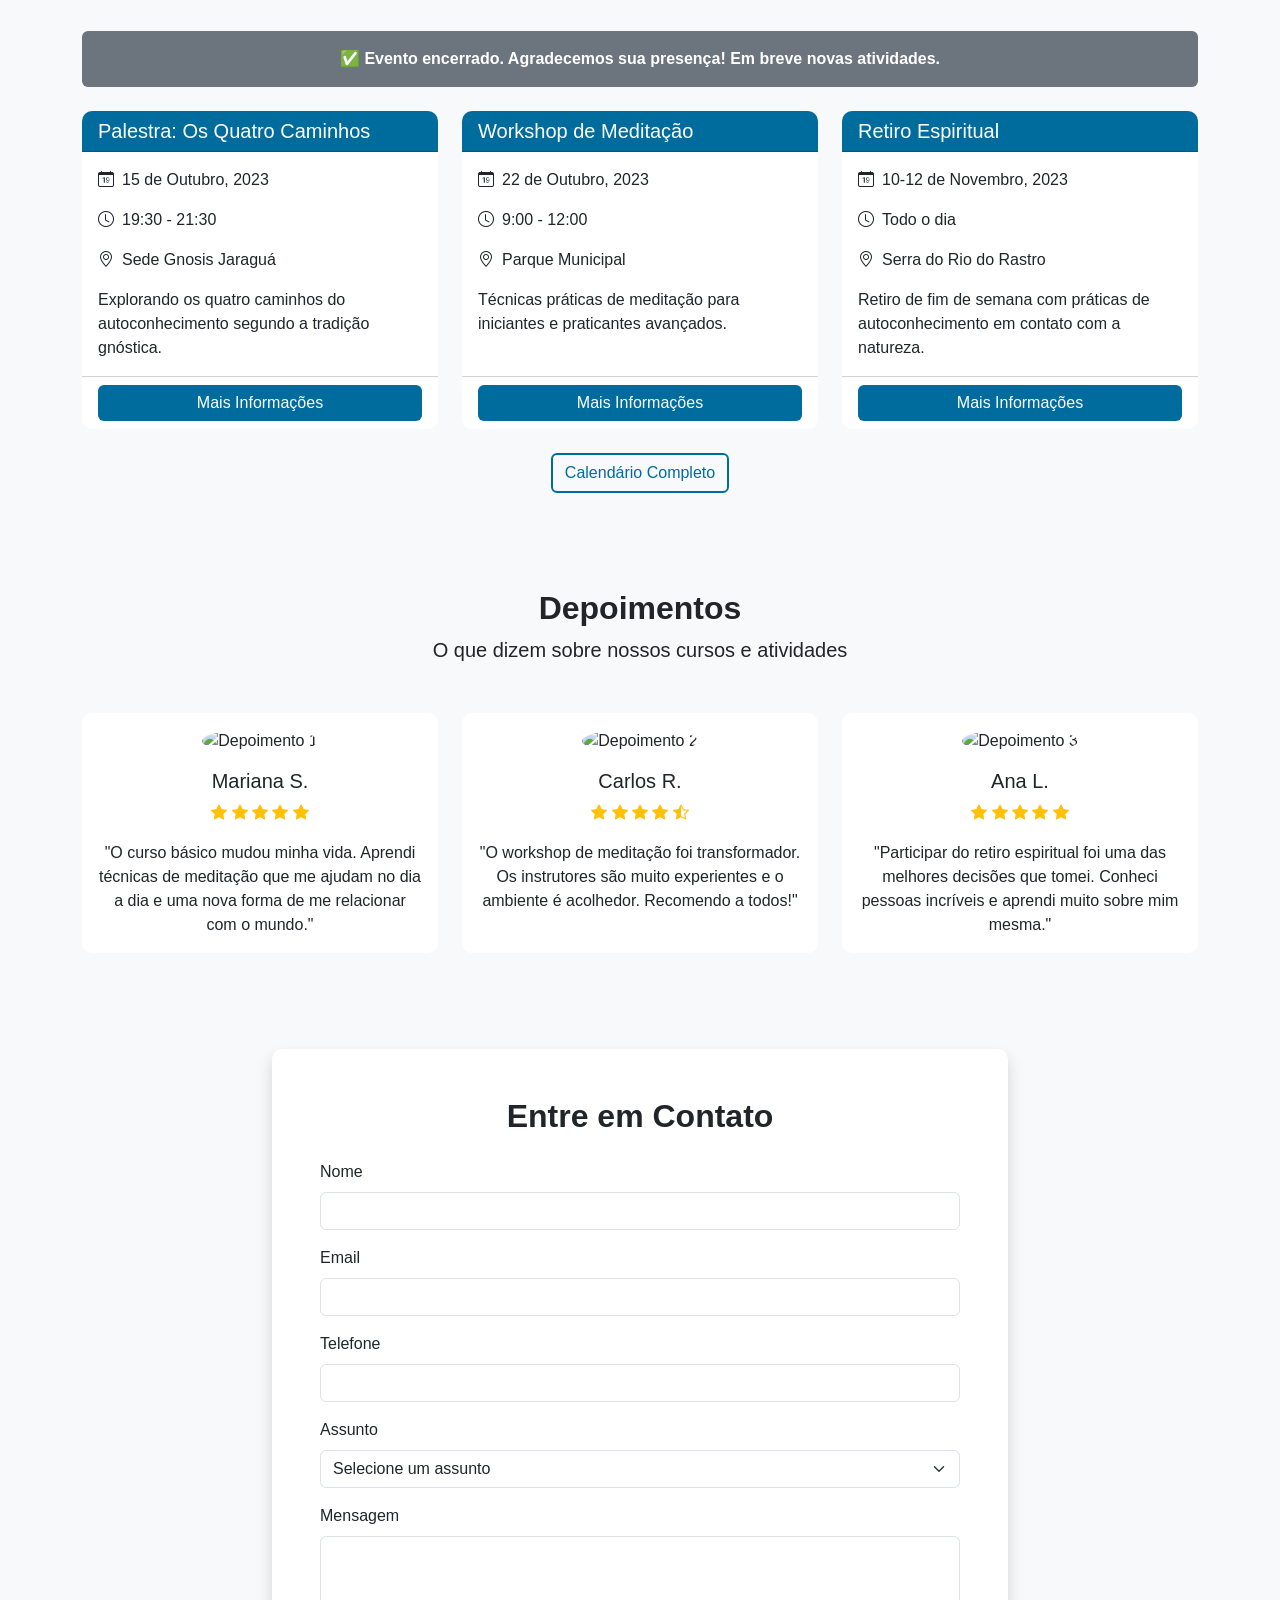
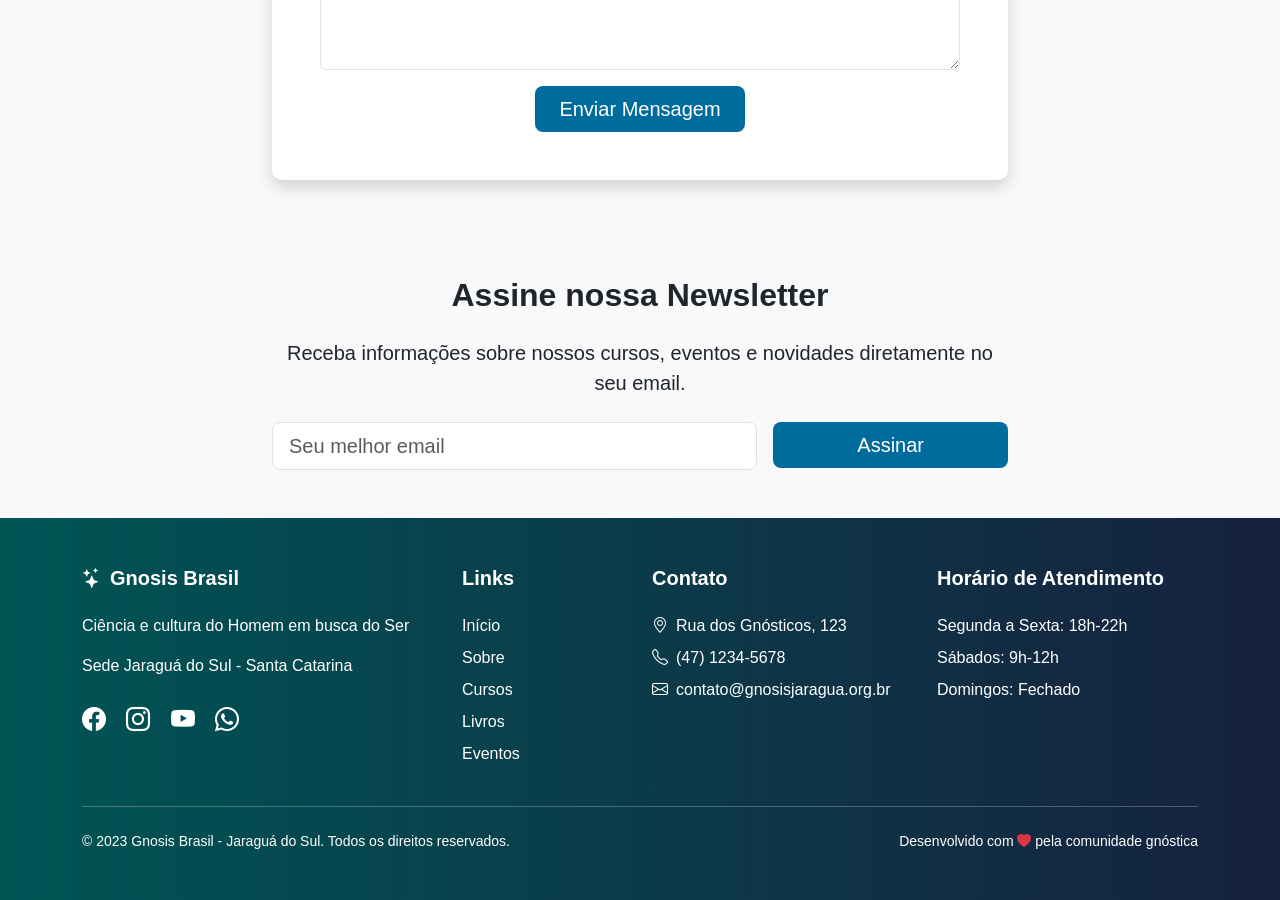
==== commit d050328f: "Add files via upload Instituto Gnosis Brasil Jaraguá do Sul/SC Página de teste" ====
--- a/index.html
+++ b/index.html
@@ -1,294 +1,1051 @@
-<!DOCTYPE html>
-<html lang="pt-BR">
-
-<head>
-    <meta charset="UTF-8">
-    <title>Gnosis - Conhecimento Interior</title>
-    <meta name="viewport" content="width=device-width, initial-scale=1">
-    <meta name="description" content="Portal de estudos gnósticos para autoconhecimento e transformação interior">
-
-    <link rel="stylesheet" href="https://cdn.jsdelivr.net/npm/bootstrap@5.3.3/dist/css/bootstrap.min.css">
-    <link rel="stylesheet" href="https://cdn.jsdelivr.net/npm/bootstrap-icons@1.11.1/font/bootstrap-icons.css">
-    <link rel="stylesheet" href="https://www.w3schools.com/w3css/5/w3.css">
-    <link rel="stylesheet" href="style.css">
-
-    <meta name="viewport" content="width=device-width, initial-scale=1">
-<link rel="stylesheet" href="https://www.w3schools.com/w3css/5/w3.css">
-
-    <script defer src="script.js"></script>
-</head>
-
-<body class="bg-light">
-    <nav class="navbar navbar-expand-lg navbar-dark bg-gradient">
-        <div class="container">
-            <a class="navbar-brand d-flex align-items-center" href="index.html">
-                <i class="bi bi-book me-2"></i>
-                <span>Gnosis 1ª Câmara</span>
-            </a>
-            <button class="navbar-toggler" type="button" data-bs-toggle="collapse" data-bs-target="#navbarNav"
-                aria-controls="navbarNav" aria-expanded="false" aria-label="Alternar navegação">
-                <span class="navbar-toggler-icon"></span>
-            </button>
-            <div class="collapse navbar-collapse" id="navbarNav">
-                <ul class="navbar-nav ms-auto">
-                    <li class="nav-item"><a class="nav-link active" aria-current="page" href="index.html"><i
-                                class="bi bi-house-door me-1"></i> Início</a></li>
-
-                    <li class="nav-item"><a class="nav-link active" aria-current="page" href="divulga.html"><i
-                                class="bi bi-house-door me-1"></i>Novo</a></li>
-
-                    <li class="nav-item"><a class="nav-link" href="presenca.html"><i
-                                class="bi bi-check-circle me-1"></i> Presenças</a></li>
-                    <li class="nav-item"><a class="nav-link" href="resumos.html"><i class="bi bi-journal-text me-1"></i>
-                            Resumos</a></li>
-                    <li class="nav-item"><a class="nav-link" href="login.html"><i
-                                class="bi bi-box-arrow-in-right me-1"></i> Login</a></li>
-                    <li class="nav-item">
-                        <button class="btn btn-sm btn-outline-light ms-3" onclick="toggleDarkMode()" id="darkModeToggle"
-                            aria-label="Alternar Modo Escuro">
-                            <i class="bi bi-moon-fill"></i>
-                        </button>
-                    </li>
-                </ul>
-            </div>
-        </div>
-    </nav>
-
-
-
-      <div class="slideshow-container">
-        <img class="mySlides" src="https://www.w3schools.com/w3css/img_nature_wide.jpg" style="width:100%">
-        <img class="mySlides" src="https://www.w3schools.com/w3css/img_snow_wide.jpg" style="width:100%">
-        <img class="mySlides" src="https://www.w3schools.com/w3css/img_mountains_wide.jpg" style="width:100%">
-        
-        <div class="w3-center w3-container w3-section w3-large w3-text-white w3-display-bottommiddle" style="width:100%">
-          <div class="w3-left w3-hover-text-khaki" onclick="plusDivs(-1)">&#10094;</div>
-          <div class="w3-right w3-hover-text-khaki" onclick="plusDivs(1)">&#10095;</div>
-          <span class="w3-badge demo w3-border w3-transparent w3-hover-white" onclick="currentDiv(1)"></span>
-          <span class="w3-badge demo w3-border w3-transparent w3-hover-white" onclick="currentDiv(2)"></span>
-          <span class="w3-badge demo w3-border w3-transparent w3-hover-white" onclick="currentDiv(3)"></span>
-        </div>
-      </div>
-
-      <br>
-    
-
-    <main class="container">
-        <section class="row mb-5">
-            <div class="col-lg-8 mx-auto">
-                <div class="card shadow-lg">
-                    <img src="img/v915-red-blue_53876-174923.avif" class="card-img-top"
-                        alt="Matéria em destaque: Os Três Fatores da Revolução da Consciência">
-                    <div class="card-body">
-                        <div class="d-flex align-items-center mb-3">
-                            <span class="badge bg-primary me-2">Novo</span>
-                            <small class="text-muted">Publicado em: 20/06/2023</small>
-                        </div>
-                        <h2 class="card-title">Os Três Fatores da Revolução da Consciência</h2>
-                        <p class="card-text">Explorando os três pilares fundamentais para a transformação interior:
-                            Morrer, Nascer e Sacrifício pela Humanidade. Um estudo aprofundado sobre como aplicar esses
-                            princípios em nossa vida diária para alcançar a verdadeira libertação.</p>
-                        <a href="materia-revolucao-consciencia.html" class="btn btn-primary">Ler Matéria Completa</a>
-                    </div>
-                </div>
-            </div>
-        </section>
-
- 
-
-        <section class="mb-5">
-            <div class="row mb-4">
-                <div class="col-md-8 mx-auto text-center">
-                    <h2 class="section-title">Matérias Recentes</h2>
-                    <p class="text-muted">Conteúdos atualizados sobre estudos gnósticos</p>
-                </div>
-            </div>
-
-            <div class="row g-4">
-                <div class="col-md-6 col-lg-4">
-                    <div class="card h-100 shadow-sm">
-                        <img src="img/iStock-1383761759.jpg" class="card-img-top"
-                            alt="A Prática da Meditação Interior">
-                        <div class="card-body">
-                            <h5 class="card-title">A Prática da Meditação Interior</h5>
-                            <p class="card-text">Técnicas e benefícios da meditação como ferramenta para o despertar da
-                                consciência e o autoconhecimento.</p>
-                            <div class="d-flex justify-content-between align-items-center">
-                                <small class="text-muted">15/06/2023</small>
-                                <span class="badge bg-info">Meditação</span>
-                            </div>
-                        </div>
-                        <div class="card-footer bg-transparent">
-                            <a href="materia-meditacao.html" class="btn btn-outline-primary w-100">Ler Matéria</a>
-                        </div>
-                    </div>
-                </div>
-
-                <div class="col-md-6 col-lg-4">
-                    <div class="card h-100 shadow-sm">
-                        <img src="img/SUPER-HOMEM-GNOSIS-BRASIL.jpg" class="card-img-top"
-                            alt="Os Sete Corpos do Ser Humano">
-                        <div class="card-body">
-                            <h5 class="card-title">Os Sete Corpos do Ser Humano</h5>
-                            <p class="card-text">Estudo detalhado sobre os corpos físico, astral, mental, causal e os
-                                princípios anímicos do ser humano.</p>
-                            <div class="d-flex justify-content-between align-items-center">
-                                <small class="text-muted">10/06/2023</small>
-                                <span class="badge bg-info">Anatomia Oculta</span>
-                            </div>
-                        </div>
-                        <div class="card-footer bg-transparent">
-                            <a href="materia-sete-corpos.html" class="btn btn-outline-primary w-100">Ler Matéria</a>
-                        </div>
-                    </div>
-                </div>
-
-                <div class="col-md-6 col-lg-4">
-                    <div class="card h-100 shadow-sm">
-                        <img src="img/iStock-1220988483.jpg" class="card-img-top"
-                            alt="A Alquimia e a Transformação Interior">
-                        <div class="card-body">
-                            <h5 class="card-title">A Alquimia e a Transformação Interior</h5>
-                            <p class="card-text">Como os princípios alquímicos podem ser aplicados no trabalho
-                                psicológico para transmutar nossas energias internas.</p>
-                            <div class="d-flex justify-content-between align-items-center">
-                                <small class="text-muted">05/06/2023</small>
-                                <span class="badge bg-info">Alquimia</span>
-                            </div>
-                        </div>
-                        <div class="card-footer bg-transparent">
-                            <a href="materia-alquimia.html" class="btn btn-outline-primary w-100">Ler Matéria</a>
-                        </div>
-                    </div>
-                </div>
-            </div>
-        </section>
-
-
-
-        <section class="row mb-5">
-            <div class="col-lg-8 mx-auto">
-                <div class="card bg-primary text-white text-center py-4 shadow">
-                    <div class="card-body">
-                        <h3 class="card-title mb-3">Receba Nossas Matérias</h3>
-                        <p class="card-text mb-4">Cadastre-se para receber em seu e-mail nossos conteúdos exclusivos</p>
-                        <form class="row g-2 justify-content-center">
-                            <div class="col-md-8">
-                                <input type="email" class="form-control" placeholder="Seu melhor e-mail"
-                                    aria-label="Seu melhor e-mail para newsletter">
-                            </div>
-                            <div class="col-md-4">
-                                <button type="submit" class="btn btn-light w-100">Cadastrar</button>
-                            </div>
-                        </form>
-                    </div>
-                </div>
-            </div>
-
-
-        <section class="mb-5">
-            <div class="row mb-4">
-                <div class="col-md-8 mx-auto text-center">
-                    <h2 class="section-title">Explore por Temas</h2>
-                    <p class="text-muted">Nossas principais categorias de estudo</p>
-                </div>
-            </div>
-
-            <div class="row g-3">
-                <div class="col-6 col-md-3">
-                    <a href="categoria-filosofia.html"
-                        class="card category-card bg-air text-white text-center py-4 shadow-sm text-decoration-none">
-                        <div class="card-body">
-                            <i class="bi bi-cloud-fill mb-2" style="font-size: 2rem;"></i>
-                            <h5 class="card-title mb-0">Filosofia</h5>
-                            <small class="opacity-75">Elemento Ar</small>
-                        </div>
-                    </a>
-                </div>
-
-                <div class="col-6 col-md-3">
-                    <a href="categoria-arte.html"
-                        class="card category-card bg-earth text-white text-center py-4 shadow-sm text-decoration-none">
-                        <div class="card-body">
-                            <i class="bi bi-globe mb-2" style="font-size: 2rem;"></i>
-                            <h5 class="card-title mb-0">Arte</h5>
-                            <small class="opacity-75">Elemento Terra</small>
-                        </div>
-                    </a>
-                </div>
-
-                <div class="col-6 col-md-3">
-                    <a href="categoria-ciencia.html"
-                        class="card category-card bg-water text-white text-center py-4 shadow-sm text-decoration-none">
-                        <div class="card-body">
-                            <i class="bi bi-droplet-fill mb-2" style="font-size: 2rem;"></i>
-                            <h5 class="card-title mb-0">Ciência</h5>
-                            <small class="opacity-75">Elemento Água</small>
-                        </div>
-                    </a>
-                </div>
-
-                <div class="col-6 col-md-3">
-                    <a href="categoria-mistica.html"
-                        class="card category-card bg-fire text-white text-center py-4 shadow-sm text-decoration-none">
-                        <div class="card-body">
-                            <i class="bi bi-fire mb-2" style="font-size: 2rem;"></i>
-                            <h5 class="card-title mb-0">Mística</h5>
-                            <small class="opacity-75">Elemento Fogo</small>
-                        </div>
-                    </a>
-                </div>
-            </div>
-        </section>
-    </main>
-
-
-
-    <footer class="bg-dark text-white py-4 mt-5">
-        <div class="container">
-            <div class="row">
-                <div class="col-md-4 mb-3 mb-md-0">
-                    <h5><i class="bi bi-book"></i> Gnosis 1ª Câmara</h5>
-                    <p class="text-muted">Estudos gnósticos para transformação interior</p>
-                </div>
-                <div class="col-md-4 mb-3 mb-md-0">
-                    <h5>Links Rápidos</h5>
-                    <ul class="list-unstyled">
-                        <li><a href="index.html" class="text-decoration-none text-muted">Início</a></li>
-                        <li><a href="presenca.html" class="text-decoration-none text-muted">Presenças</a></li>
-                        <li><a href="resumos.html" class="text-decoration-none text-muted">Resumos</a></li>
-                        <li><a href="login.html" class="text-decoration-none text-muted">Login</a></li>
-                    </ul>
-                </div>
-                <div class="col-md-4">
-                    <h5>Redes Sociais</h5>
-                    <div class="social-links">
-                        <a href="https://www.facebook.com/seuperfil" target="_blank" aria-label="Facebook"
-                            class="text-decoration-none text-muted me-2"><i class="bi bi-facebook"></i></a>
-                        <a href="https://www.instagram.com/seuperfil" target="_blank" aria-label="Instagram"
-                            class="text-decoration-none text-muted me-2"><i class="bi bi-instagram"></i></a>
-                        <a href="https://www.youtube.com/seucanal" target="_blank" aria-label="YouTube"
-                            class="text-decoration-none text-muted me-2"><i class="bi bi-youtube"></i></a>
-                        <a href="https://t.me/seucanal" target="_blank" aria-label="Telegram"
-                            class="text-decoration-none text-muted"><i class="bi bi-telegram"></i></a>
-                    </div>
-                </div>
-            </div>
-            <hr class="my-4">
-            <div class="row">
-                <div class="col-md-6">
-                    <p class="mb-0 text-muted">© 2023 Gnosis 1ª Câmara. Todos os direitos reservados.</p>
-                </div>
-                <div class="col-md-6 text-md-end">
-                    <a href="termos-de-uso.html" class="text-decoration-none text-muted me-3">Termos de Uso</a>
-                    <a href="politica-de-privacidade.html" class="text-decoration-none text-muted">Política de
-                        Privacidade</a>
-                </div>
-            </div>
-        </div>
-    </footer>
-
-    <script src="https://cdn.jsdelivr.net/npm/bootstrap@5.3.3/dist/js/bootstrap.bundle.min.js"></script>
-</body>
-
+<!DOCTYPE html>
+<html lang="pt-br">
+
+<head>
+    <title>Gnosis Brasil - Jaraguá do Sul</title>
+    <meta charset="utf-8">
+    <meta name="viewport" content="width=device-width, initial-scale=1">
+    <meta name="description" content="Site oficial do Instituto Gnosis Brasil em Jaraguá do Sul. Cursos gratuitos sobre autoconhecimento, espiritualidade e meditação.">
+    <link href="https://cdn.jsdelivr.net/npm/bootstrap@5.3.3/dist/css/bootstrap.min.css" rel="stylesheet">
+    <link rel="stylesheet" href="https://cdn.jsdelivr.net/npm/bootstrap-icons@1.11.1/font/bootstrap-icons.css">
+    <link rel="stylesheet" href="https://www.w3schools.com/w3css/5/w3.css">
+    <!-- Bootstrap JS Bundle with Popper -->
+<script src="https://cdn.jsdelivr.net/npm/bootstrap@5.3.0/dist/js/bootstrap.bundle.min.js"></script>
+<!-- Para ícone .icone da página -->
+<link rel="icon" href="img/cropped-logo-sol-7.webp" type="image/jpeg">
+    <script src="https://cdn.jsdelivr.net/npm/bootstrap@5.3.3/dist/js/bootstrap.bundle.min.js"></script>
+    <style>
+        :root {
+            --gnosis-purple: #006c9e;
+            --gnosis-gold: #f5b041;
+            --gnosis-dark: #1a1a2e;
+        }
+
+        body {
+            background-color: #f8f9fa;
+            font-family: 'Segoe UI', Tahoma, Geneva, Verdana, sans-serif;
+        }
+
+        .gnosis-bg {
+            background: linear-gradient(135deg, var(--gnosis-purple), #4a148c);
+        }
+
+        .offcanvas {
+            background: linear-gradient(to bottom, var(--gnosis-dark), #16213e);
+        }
+
+        .nav-item {
+            transition: all 0.3s ease;
+        }
+
+        .nav-item:hover {
+            background-color: rgba(255, 255, 255, 0.1);
+            border-radius: 5px;
+        }
+
+        .hero-section {
+            background: url('img/iStock-504487910.jpg') no-repeat center center;
+            background-size: cover;
+            height: 60vh;
+            min-height: 400px;
+            position: relative;
+            display: flex;
+            align-items: center;
+        }
+
+        .hero-overlay {
+            background-color: rgba(0, 0, 0, 0.6);
+            position: absolute;
+            top: 0;
+            left: 0;
+            width: 100%;
+            height: 100%;
+        }
+
+        .hero-content {
+            position: relative;
+            z-index: 1;
+            color: white;
+            padding: 2rem;
+            max-width: 800px;
+            margin: 0 auto;
+            text-align: center;
+        }
+
+        .card {
+            transition: transform 0.3s ease, box-shadow 0.3s ease;
+            border: none;
+            border-radius: 10px;
+            overflow: hidden;
+            height: 100%;
+        }
+
+        .card:hover {
+            transform: translateY(-5px);
+            box-shadow: 0 10px 20px rgba(0, 0, 0, 0.1);
+        }
+
+        .btn-gnosis {
+            background-color: var(--gnosis-purple);
+            color: white;
+            border: none;
+            transition: all 0.3s ease;
+        }
+
+        .btn-gnosis:hover {
+            background-color: #5a1b82;
+            color: white;
+            transform: translateY(-2px);
+        }
+
+        .btn-outline-gnosis {
+            border: 2px solid var(--gnosis-purple);
+            color: var(--gnosis-purple);
+            background: transparent;
+            transition: all 0.3s ease;
+        }
+
+        .btn-outline-gnosis:hover {
+            background-color: var(--gnosis-purple);
+            color: #fff;
+        }
+
+        .footer {
+            background: linear-gradient(to right, #005555, #16213e);
+            color: white;
+        }
+
+        .logo-letter {
+            font-family: 'Amontillados', serif;
+            font-weight: normal !important;
+            font-size: clamp(2rem, 8vw, 10rem);
+        }
+
+        .mySlides {
+            display: none;
+        }
+
+        .w3-left, .w3-right, .w3-badge {
+            cursor: pointer;
+        }
+
+        .w3-badge {
+            height: 13px;
+            width: 13px;
+            padding: 0;
+        }
+
+        img[loading="lazy"] {
+            max-width: 100%;
+            height: auto;
+            display: block;
+        }
+
+        .palestra {
+            background-color: var(--gnosis-purple);
+            text-align: center;
+            padding: 2%;
+            color: white;
+        }
+
+        .bg-gnosis {
+            background-color: #006c9e;
+            color: white;
+        }
+
+        .event-banner {
+            padding: 1rem;
+            text-align: center;
+            font-weight: bold;
+            transition: all 0.3s ease;
+        }
+
+        .jaragua {
+            font-family: 'Amontillados', serif;
+            font-weight: normal !important;
+            font-size: 3.5rem;
+        }
+
+        /* Gallery styles */
+        .gallery-container {
+            overflow-x: auto;
+            white-space: nowrap;
+            -webkit-overflow-scrolling: touch;
+            padding: 15px 0;
+            margin-bottom: 20px;
+        }
+
+        .gallery-item {
+            display: inline-block;
+            width: 200px;
+            margin-right: 15px;
+            vertical-align: top;
+            white-space: normal;
+            transition: transform 0.3s ease;
+        }
+
+        .gallery-item:hover {
+            transform: scale(1.03);
+        }
+
+        .gallery-item img {
+            width: 100%;
+            height: 270px;
+            object-fit: cover;
+            border-radius: 8px;
+        }
+
+        .gallery-item p {
+            margin-top: 8px;
+            font-size: 0.9rem;
+            text-align: center;
+        }
+
+        /* Loading animation */
+        .loading-spinner {
+            display: inline-block;
+            width: 2rem;
+            height: 2rem;
+            vertical-align: text-bottom;
+            border: 0.25em solid currentColor;
+            border-right-color: transparent;
+            border-radius: 50%;
+            animation: spinner-border .75s linear infinite;
+        }
+
+        @keyframes spinner-border {
+            to { transform: rotate(360deg); }
+        }
+
+        /* Responsive adjustments */
+        @media (max-width: 768px) {
+            .hero-section {
+                height: 50vh;
+                min-height: 300px;
+            }
+            
+            .hero-content h1 {
+                font-size: 2rem;
+            }
+            
+            .hero-content p {
+                font-size: 1rem;
+            }
+        }
+
+        /* Accessibility improvements */
+        a:focus, button:focus {
+            outline: 2px solid var(--gnosis-gold);
+            outline-offset: 2px;
+        }
+
+        /* Back to top button */
+        .back-to-top {
+            position: fixed;
+            bottom: 20px;
+            right: 20px;
+            width: 50px;
+            height: 50px;
+            border-radius: 50%;
+            background-color: var(--gnosis-purple);
+            color: white;
+            display: flex;
+            align-items: center;
+            justify-content: center;
+            font-size: 1.5rem;
+            opacity: 0;
+            visibility: hidden;
+            transition: all 0.3s ease;
+            z-index: 999;
+        }
+
+        .back-to-top.visible {
+            opacity: 1;
+            visibility: visible;
+        }
+
+        .back-to-top:hover {
+            background-color: var(--gnosis-gold);
+            color: var(--gnosis-dark);
+        }
+    </style>
+</head>
+
+<body>
+    <!-- Navbar -->
+    <nav class="navbar navbar-expand-lg gnosis-bg sticky-top">
+        <div class="container">
+            <a class="navbar-brand text-white fw-bold" href="#">
+                <i class="bi bi-stars me-2"></i>Gnosis Brasil Jaraguá do Sul SC
+            </a>
+            <button class="navbar-toggler text-white" type="button" data-bs-toggle="offcanvas"
+                data-bs-target="#sidebar" aria-label="Toggle navigation">
+                <i class="bi bi-list"></i>
+            </button>
+            <div class="collapse navbar-collapse" id="navbarNav">
+                <ul class="navbar-nav ms-auto">
+                    <li class="nav-item">
+                        <a class="nav-link text-white" href="#about">Sobre</a>
+                    </li>
+                    <li class="nav-item">
+                        <a class="nav-link text-white" href="#courses">Cursos</a>
+                    </li>
+                    <li class="nav-item">
+                        <a class="nav-link text-white" href="#books">Livros</a>
+                    </li>
+                    <li class="nav-item">
+                        <a class="nav-link text-white" href="#locations">Sedes</a>
+                    </li>
+                    <li class="nav-item">
+                        <a class="nav-link text-white" href="#contact">Contato</a>
+                    </li>
+                </ul>
+            </div>
+        </div>
+    </nav>
+
+    <!-- Hero Section -->
+    <div class="hero-section">
+        <div class="hero-overlay"></div>
+        <div class="hero-content">
+            <h1 class="display-4 fw-bold mb-4">Conhecimento Interior</h1>
+            <p class="lead mb-4">Descubra os ensinamentos gnósticos para o despertar da consciência</p>
+            <div class="d-flex justify-content-center gap-3">
+                <a href="#courses" class="btn btn-gnosis btn-lg">Conheça nossos cursos</a>
+                <a href="#events" class="btn btn-outline-light btn-lg">Próximos eventos</a>
+            </div>
+        </div>
+    </div>
+
+    <!-- About Section -->
+    <section id="about" class="py-5">
+        <div class="container">
+            <div class="row align-items-center">
+                <div class="col-lg-6 mb-4 mb-lg-0">
+                    <h2 class="fw-bold mb-4">Sobre a Gnosis em Jaraguá do Sul</h2>
+                    <p class="lead">A Gnosis é uma sabedoria milenar que busca o autoconhecimento e o desenvolvimento da consciência.</p>
+                    <p>Em Jaraguá do Sul, oferecemos cursos gratuitos, palestras e atividades que ajudam no crescimento pessoal e espiritual, baseados nos ensinamentos de Samael Aun Weor.</p>
+                    <p>Nossa missão é difundir esses conhecimentos de forma clara e prática, adaptados à vida moderna.</p>
+                    <a href="#courses" class="btn btn-gnosis mt-3">Conheça nossos cursos</a>
+                </div>
+                <div class="col-lg-6">
+                    <div class="ratio ratio-16x9">
+                        <iframe src="https://www.youtube.com/embed/VIDEO_ID" title="Vídeo sobre a Gnosis" allowfullscreen></iframe>
+                    </div>
+                </div>
+            </div>
+        </div>
+    </section>
+
+    <!-- Courses Section -->
+    <section id="courses" class="py-5 bg-light">
+        <div class="container">
+            <div class="text-center mb-5">
+                <h2 class="fw-bold">Inscreva-se em nossos Cursos Gratuitos!</h2>
+                <p class="lead">Nossos cursos de autoconhecimento oferecem a oportunidade perfeita para compreender suas emoções, valores e propósito de vida.</p>
+            </div>
+            <div class="row g-4">
+                <div class="col-md-4">
+                    <div class="card h-100">
+                        <img src="https://images.unsplash.com/photo-1541178735493-479c1a27ed24?ixlib=rb-1.2.1&auto=format&fit=crop&w=1351&q=80"
+                            class="card-img-top" alt="Curso Básico" loading="lazy">
+                        <div class="card-body">
+                            <h5 class="card-title fw-bold">Curso Básico de Gnosis</h5>
+                            <p class="card-text">Introdução aos princípios gnósticos, meditação, auto-observação e os três fatores de revolução da consciência.</p>
+                            <ul class="list-unstyled">
+                                <li><i class="bi bi-clock me-2"></i>Duração: 3 meses</li>
+                                <li><i class="bi bi-calendar me-2"></i>Início: Todo mês</li>
+                                <li><i class="bi bi-people me-2"></i>Vagas limitadas</li>
+                            </ul>
+                        </div>
+                        <div class="card-footer bg-white border-0">
+                            <button class="btn btn-gnosis w-100" data-bs-toggle="modal" data-bs-target="#cursoBasicoModal">Mais informações</button>
+                        </div>
+                    </div>
+                </div>
+                <div class="col-md-4">
+                    <div class="card h-100">
+                        <img src="https://images.unsplash.com/photo-1518655048521-f130df041f66?ixlib=rb-1.2.1&auto=format&fit=crop&w=1350&q=80"
+                            class="card-img-top" alt="Esoterismo" loading="lazy">
+                        <div class="card-body">
+                            <h5 class="card-title fw-bold">Esoterismo Prático</h5>
+                            <p class="card-text">Estudo dos símbolos sagrados, tarô, astrologia, alquimia e cabala aplicados ao desenvolvimento interior.</p>
+                            <ul class="list-unstyled">
+                                <li><i class="bi bi-clock me-2"></i>Duração: 6 meses</li>
+                                <li><i class="bi bi-calendar me-2"></i>Início: Março e Setembro</li>
+                                <li><i class="bi bi-people me-2"></i>Pré-requisito: Curso Básico</li>
+                            </ul>
+                        </div>
+                        <div class="card-footer bg-white border-0">
+                            <button class="btn btn-gnosis w-100" data-bs-toggle="modal" data-bs-target="#esoterismoModal">Mais informações</button>
+                        </div>
+                    </div>
+                </div>
+                <div class="col-md-4">
+                    <div class="card h-100">
+                        <img src="https://images.unsplash.com/photo-1545205597-3d9d02c29597?ixlib=rb-1.2.1&auto=format&fit=crop&w=1350&q=80"
+                            class="card-img-top" alt="Meditação" loading="lazy">
+                        <div class="card-body">
+                            <h5 class="card-title fw-bold">Meditação e Autoconhecimento</h5>
+                            <p class="card-text">Técnicas avançadas de meditação, concentração e introspecção para o despertar da consciência.</p>
+                            <ul class="list-unstyled">
+                                <li><i class="bi bi-clock me-2"></i>Duração: 4 meses</li>
+                                <li><i class="bi bi-calendar me-2"></i>Início: Todo bimestre</li>
+                                <li><i class="bi bi-people me-2"></i>Vagas limitadas</li>
+                            </ul>
+                        </div>
+                        <div class="card-footer bg-white border-0">
+                            <button class="btn btn-gnosis w-100" data-bs-toggle="modal" data-bs-target="#meditacaoModal">Mais informações</button>
+                        </div>
+                    </div>
+                </div>
+            </div>
+        </div>
+    </section>
+
+    <!-- Books Section -->
+<section id="books" class="py-5">
+    <div class="container">
+        <div class="text-center mb-5">
+            <h2 class="fw-bold">Livros Gnósticos</h2>
+            <p class="lead">Conheça nossa biblioteca | Livros em Português | Ebooks Gratuítos</p>
+        </div>
+        
+        <!-- Books Gallery -->
+        <div class="gallery-container">
+            <div class="gallery-item">
+                <img src="img/revoluçao-dialetica.jpg" alt="Revolução da Dialética" loading="lazy">
+                <p class="fw-bold">Revolução da Dialética</p>
+                <button class="btn btn-sm btn-outline-gnosis w-100" data-bs-toggle="modal" data-bs-target="#livro1Modal">Detalhes</button>
+            </div>
+            <div class="gallery-item">
+                <img src="img/download.jpg" alt="Psicologia Revolucionária" loading="lazy">
+                <p class="fw-bold">Psicologia Revolucionária</p>
+                <button class="btn btn-sm btn-outline-gnosis w-100" data-bs-toggle="modal" data-bs-target="#livro2Modal">Detalhes</button>
+            </div>
+            <div class="gallery-item">
+                <img src="img/img-20161016-wa0039.jpg" alt="Matrimônio Perfeito" loading="lazy">
+                <p class="fw-bold">Matrimônio Perfeito</p>
+                <button class="btn btn-sm btn-outline-gnosis w-100" data-bs-toggle="modal" data-bs-target="#livro3Modal">Detalhes</button>
+            </div>
+            <div class="gallery-item">
+                <img src="img/CatedrasGnosticasCat.jpg" alt="Catedras Gnósticas" loading="lazy">
+                <p class="fw-bold">Catedras Gnósticas</p>
+                <button class="btn btn-sm btn-outline-gnosis w-100" data-bs-toggle="modal" data-bs-target="#livro4Modal">Detalhes</button>
+            </div>
+            <div class="gallery-item">
+                <img src="img/Curso-Esotérico-de-Cabala-Capa-Textura1-721x1024.jpg.webp" alt="Mensagem de Aquário" loading="lazy">
+                <p class="fw-bold">Curso Esotérico de Cabala</p>
+                <button class="btn btn-sm btn-outline-gnosis w-100" data-bs-toggle="modal" data-bs-target="#livro5Modal">Detalhes</button>
+            </div>
+        </div>
+        
+        <div class="text-center mt-4">
+            <a href="#" class="btn btn-outline-gnosis">Ver Todos os Livros</a>
+        </div>
+    </div>
+</section>
+
+<!-- Modals -->
+<!-- Modal Livro 1 -->
+<div class="modal fade" id="livro1Modal" tabindex="-1" aria-labelledby="livro1ModalLabel" aria-hidden="true">
+    <div class="modal-dialog modal-dialog-centered modal-lg">
+        <div class="modal-content">
+            <div class="modal-header">
+                <h5 class="modal-title" id="livro1ModalLabel">Revolução da Dialética</h5>
+                <button type="button" class="btn-close" data-bs-dismiss="modal" aria-label="Close"></button>
+            </div>
+            <div class="modal-body">
+                <div class="row">
+                    <div class="col-md-4">
+                        <img src="img/revoluçao-dialetica.jpg" class="img-fluid" alt="Revolução da Dialética">
+                    </div>
+                    <div class="col-md-8">
+                        <h5>Autor: Samael Aun Weor</h5>
+                        <p>Descrição: Este livro aborda a transformação radical da mente através da dialética superior, ensinando como transcender a lógica convencional para alcançar um entendimento mais profundo da realidade.</p>
+                        <p>Páginas: 200</p>
+                        <p>Ano de publicação: 1974</p>
+                    </div>
+                </div>
+            </div>
+            <div class="modal-footer">
+                <button type="button" class="btn btn-secondary" data-bs-dismiss="modal">Fechar</button>
+                <a href="#" class="btn btn-gnosis">Baixar Ebook</a>
+            </div>
+        </div>
+    </div>
+</div>
+
+<!-- Modal Livro 2 -->
+<div class="modal fade" id="livro2Modal" tabindex="-1" aria-labelledby="livro2ModalLabel" aria-hidden="true">
+    <div class="modal-dialog modal-dialog-centered modal-lg">
+        <div class="modal-content">
+            <div class="modal-header">
+                <h5 class="modal-title" id="livro2ModalLabel">Psicologia Revolucionária</h5>
+                <button type="button" class="btn-close" data-bs-dismiss="modal" aria-label="Close"></button>
+            </div>
+            <div class="modal-body">
+                <div class="row">
+                    <div class="col-md-4">
+                        <img src="img/download.jpg" class="img-fluid" alt="Psicologia Revolucionária">
+                    </div>
+                    <div class="col-md-8">
+                        <h5>Autor: Samael Aun Weor</h5>
+                        <p>Descrição: Uma obra que explora os fundamentos da psicologia gnóstica, oferecendo ferramentas para o autoconhecimento e a transformação interior.</p>
+                        <p>Páginas: 180</p>
+                        <p>Ano de publicação: 1960</p>
+                    </div>
+                </div>
+            </div>
+            <div class="modal-footer">
+                <button type="button" class="btn btn-secondary" data-bs-dismiss="modal">Fechar</button>
+                <a href="#" class="btn btn-gnosis">Baixar Ebook</a>
+            </div>
+        </div>
+    </div>
+</div>
+
+<!-- Modal Livro 3 -->
+<div class="modal fade" id="livro3Modal" tabindex="-1" aria-labelledby="livro3ModalLabel" aria-hidden="true">
+    <div class="modal-dialog modal-dialog-centered modal-lg">
+        <div class="modal-content">
+            <div class="modal-header">
+                <h5 class="modal-title" id="livro3ModalLabel">Matrimônio Perfeito</h5>
+                <button type="button" class="btn-close" data-bs-dismiss="modal" aria-label="Close"></button>
+            </div>
+            <div class="modal-body">
+                <div class="row">
+                    <div class="col-md-4">
+                        <img src="img/img-20161016-wa0039.jpg" class="img-fluid" alt="Matrimônio Perfeito">
+                    </div>
+                    <div class="col-md-8">
+                        <h5>Autor: Samael Aun Weor</h5>
+                        <p>Descrição: O livro trata sobre a alquimia sexual e o caminho para alcançar a união perfeita entre homem e mulher, tanto no plano físico quanto espiritual.</p>
+                        <p>Páginas: 300</p>
+                        <p>Ano de publicação: 1950</p>
+                    </div>
+                </div>
+            </div>
+            <div class="modal-footer">
+                <button type="button" class="btn btn-secondary" data-bs-dismiss="modal">Fechar</button>
+                <a href="#" class="btn btn-gnosis">Baixar Ebook</a>
+            </div>
+        </div>
+    </div>
+</div>
+
+<!-- Modal Livro 4 -->
+<div class="modal fade" id="livro4Modal" tabindex="-1" aria-labelledby="livro4ModalLabel" aria-hidden="true">
+    <div class="modal-dialog modal-dialog-centered modal-lg">
+        <div class="modal-content">
+            <div class="modal-header">
+                <h5 class="modal-title" id="livro4ModalLabel">Catedras Gnósticas</h5>
+                <button type="button" class="btn-close" data-bs-dismiss="modal" aria-label="Close"></button>
+            </div>
+            <div class="modal-body">
+                <div class="row">
+                    <div class="col-md-4">
+                        <img src="img/CatedrasGnosticasCat.jpg" class="img-fluid" alt="Catedras Gnósticas">
+                    </div>
+                    <div class="col-md-8">
+                        <h5>Autor: Samael Aun Weor</h5>
+                        <p>Descrição: Compilação de conferências e ensinamentos sobre os princípios gnósticos, abordando temas como cosmologia, antropologia e teurgia.</p>
+                        <p>Páginas: 250</p>
+                        <p>Ano de publicação: 1978</p>
+                    </div>
+                </div>
+            </div>
+            <div class="modal-footer">
+                <button type="button" class="btn btn-secondary" data-bs-dismiss="modal">Fechar</button>
+                <a href="#" class="btn btn-gnosis">Baixar Ebook</a>
+            </div>
+        </div>
+    </div>
+</div>
+
+<!-- Modal Livro 5 -->
+<div class="modal fade" id="livro5Modal" tabindex="-1" aria-labelledby="livro5ModalLabel" aria-hidden="true">
+    <div class="modal-dialog modal-dialog-centered modal-lg">
+        <div class="modal-content">
+            <div class="modal-header">
+                <h5 class="modal-title" id="livro5ModalLabel">Curso Esotérico de Cabala</h5>
+                <button type="button" class="btn-close" data-bs-dismiss="modal" aria-label="Close"></button>
+            </div>
+            <div class="modal-body">
+                <div class="row">
+                    <div class="col-md-4">
+                        <img src="img/Curso-Esotérico-de-Cabala-Capa-Textura1-721x1024.jpg.webp" class="img-fluid" alt="Curso Esotérico de Cabala">
+                    </div>
+                    <div class="col-md-8">
+                        <h5>Autor: Samael Aun Weor</h5>
+                        <p>Descrição: Um estudo profundo sobre a Cabala e sua aplicação prática no caminho espiritual, revelando os mistérios da Árvore da Vida.</p>
+                        <p>Páginas: 320</p>
+                        <p>Ano de publicação: 1976</p>
+                    </div>
+                </div>
+            </div>
+            <div class="modal-footer">
+                <button type="button" class="btn btn-secondary" data-bs-dismiss="modal">Fechar</button>
+                <a href="#" class="btn btn-gnosis">Baixar Ebook</a>
+            </div>
+        </div>
+    </div>
+</div>
+
+    <!-- Locations Section -->
+    <section id="locations" class="py-5 bg-light">
+        <div class="container">
+            <div class="text-center mb-5">
+                <h2 class="fw-bold">Nossa Sede em Jaraguá do Sul</h2>
+                <p class="lead">Venha nos visitar e conhecer nosso trabalho</p>
+            </div>
+            <div class="row">
+                <div class="col-lg-6 mb-4 mb-lg-0">
+                    <div class="card h-100 border-0">
+                        <div class="card-body">
+                            <h4 class="card-title fw-bold mb-4">
+                                <i class="bi bi-geo-alt-fill text-danger me-2"></i>Endereço
+                            </h4>
+                            <p class="card-text">Rua dos Gnósticos, 123 - Centro</p>
+                            <p class="card-text">Jaraguá do Sul - SC</p>
+                            <p class="card-text">CEP: 89200-000</p>
+
+                            <h4 class="card-title fw-bold mt-4 mb-4">
+                                <i class="bi bi-clock-fill text-primary me-2"></i>Horário de Funcionamento
+                            </h4>
+                            <p class="card-text">Segunda a Sexta: 18h às 22h</p>
+                            <p class="card-text">Sábados: 9h às 12h</p>
+                            <p class="card-text">Domingos: Fechado</p>
+
+                            <h4 class="card-title fw-bold mt-4 mb-4">
+                                <i class="bi bi-telephone-fill text-success me-2"></i>Contato
+                            </h4>
+                            <p class="card-text"><a href="tel:+554712345678" class="text-decoration-none">(47) 1234-5678</a></p>
+                            <p class="card-text"><a href="mailto:contato@gnosisjaragua.org.br" class="text-decoration-none">contato@gnosisjaragua.org.br</a></p>
+                            
+                            <div class="mt-4">
+                                <a href="#" class="btn btn-gnosis me-2">
+                                    <i class="bi bi-whatsapp"></i> WhatsApp
+                                </a>
+                                <a href="#" class="btn btn-outline-gnosis">
+                                    <i class="bi bi-calendar-plus"></i> Agendar Visita
+                                </a>
+                            </div>
+                        </div>
+                    </div>
+                </div>
+                <div class="col-lg-6">
+                    <div class="ratio ratio-16x9 h-100">
+                        <iframe
+                            src="https://www.google.com/maps/embed?pb=!1m18!1m12!1m3!1d3579.123456789012!2d-49.12345678901234!3d-26.123456789012345!2m3!1f0!2f0!3f0!3m2!1i1024!2i768!4f13.1!3m3!1m2!1s0x0%3A0x0!2zMjbCsDA3JzI2LjQiUyA0OcKwMDcnMzYuNiJX!5e0!3m2!1spt-BR!2sbr!4v1234567890123!5m2!1spt-BR!2sbr"
+                            style="border:0;" allowfullscreen="" loading="lazy" class="rounded shadow"
+                            title="Localização da Gnosis em Jaraguá do Sul"></iframe>
+                    </div>
+                </div>
+            </div>
+        </div>
+    </section>
+
+    <!-- Events Section -->
+    <section id="events" class="py-5">
+        <div class="container">
+            <div class="text-center mb-5">
+                <h2 class="fw-bold">Próximos Eventos</h2>
+                <p class="lead">Participe de nossas atividades e palestras</p>
+            </div>
+            
+            <div id="event-banner" class="event-banner bg-gnosis text-white mb-4 rounded">
+                <!-- Banner content will be filled by JavaScript -->
+            </div>
+            
+            <div class="row g-4">
+                <div class="col-md-4">
+                    <div class="card h-100">
+                        <div class="card-header bg-gnosis text-white">
+                            <h5 class="card-title mb-0">Palestra: Os Quatro Caminhos</h5>
+                        </div>
+                        <div class="card-body">
+                            <p><i class="bi bi-calendar-date me-2"></i>15 de Outubro, 2023</p>
+                            <p><i class="bi bi-clock me-2"></i>19:30 - 21:30</p>
+                            <p><i class="bi bi-geo-alt me-2"></i>Sede Gnosis Jaraguá</p>
+                            <p class="card-text">Explorando os quatro caminhos do autoconhecimento segundo a tradição gnóstica.</p>
+                        </div>
+                        <div class="card-footer bg-white">
+                            <button class="btn btn-gnosis w-100" data-bs-toggle="modal" data-bs-target="#evento1Modal">Mais Informações</button>
+                        </div>
+                    </div>
+                </div>
+
+                <div class="col-md-4">
+                    <div class="card h-100">
+                        <div class="card-header bg-gnosis text-white">
+                            <h5 class="card-title mb-0">Workshop de Meditação</h5>
+                        </div>
+                        <div class="card-body">
+                            <p><i class="bi bi-calendar-date me-2"></i>22 de Outubro, 2023</p>
+                            <p><i class="bi bi-clock me-2"></i>9:00 - 12:00</p>
+                            <p><i class="bi bi-geo-alt me-2"></i>Parque Municipal</p>
+                            <p class="card-text">Técnicas práticas de meditação para iniciantes e praticantes avançados.</p>
+                        </div>
+                        <div class="card-footer bg-white">
+                            <button class="btn btn-gnosis w-100" data-bs-toggle="modal" data-bs-target="#evento2Modal">Mais Informações</button>
+                        </div>
+                    </div>
+                </div>
+                
+                <div class="col-md-4">
+                    <div class="card h-100">
+                        <div class="card-header bg-gnosis text-white">
+                            <h5 class="card-title mb-0">Retiro Espiritual</h5>
+                        </div>
+                        <div class="card-body">
+                            <p><i class="bi bi-calendar-date me-2"></i>10-12 de Novembro, 2023</p>
+                            <p><i class="bi bi-clock me-2"></i>Todo o dia</p>
+                            <p><i class="bi bi-geo-alt me-2"></i>Serra do Rio do Rastro</p>
+                            <p class="card-text">Retiro de fim de semana com práticas de autoconhecimento em contato com a natureza.</p>
+                        </div>
+                        <div class="card-footer bg-white">
+                            <button class="btn btn-gnosis w-100" data-bs-toggle="modal" data-bs-target="#evento3Modal">Mais Informações</button>
+                        </div>
+                    </div>
+                </div>
+            </div>
+            
+            <div class="text-center mt-4">
+                <a href="#" class="btn btn-outline-gnosis">Calendário Completo</a>
+            </div>
+        </div>
+    </section>
+
+    <!-- Testimonials Section -->
+    <section class="py-5 bg-light">
+        <div class="container">
+            <div class="text-center mb-5">
+                <h2 class="fw-bold">Depoimentos</h2>
+                <p class="lead">O que dizem sobre nossos cursos e atividades</p>
+            </div>
+            
+            <div class="row g-4">
+                <div class="col-md-4">
+                    <div class="card h-100">
+                        <div class="card-body text-center">
+                            <img src="https://randomuser.me/api/portraits/women/32.jpg" class="rounded-circle mb-3" width="100" alt="Depoimento 1">
+                            <h5 class="card-title">Mariana S.</h5>
+                            <div class="text-warning mb-3">
+                                <i class="bi bi-star-fill"></i>
+                                <i class="bi bi-star-fill"></i>
+                                <i class="bi bi-star-fill"></i>
+                                <i class="bi bi-star-fill"></i>
+                                <i class="bi bi-star-fill"></i>
+                            </div>
+                            <p class="card-text">"O curso básico mudou minha vida. Aprendi técnicas de meditação que me ajudam no dia a dia e uma nova forma de me relacionar com o mundo."</p>
+                        </div>
+                    </div>
+                </div>
+                
+                <div class="col-md-4">
+                    <div class="card h-100">
+                        <div class="card-body text-center">
+                            <img src="https://randomuser.me/api/portraits/men/45.jpg" class="rounded-circle mb-3" width="100" alt="Depoimento 2">
+                            <h5 class="card-title">Carlos R.</h5>
+                            <div class="text-warning mb-3">
+                                <i class="bi bi-star-fill"></i>
+                                <i class="bi bi-star-fill"></i>
+                                <i class="bi bi-star-fill"></i>
+                                <i class="bi bi-star-fill"></i>
+                                <i class="bi bi-star-half"></i>
+                            </div>
+                            <p class="card-text">"O workshop de meditação foi transformador. Os instrutores são muito experientes e o ambiente é acolhedor. Recomendo a todos!"</p>
+                        </div>
+                    </div>
+                </div>
+                
+                <div class="col-md-4">
+                    <div class="card h-100">
+                        <div class="card-body text-center">
+                            <img src="https://randomuser.me/api/portraits/women/68.jpg" class="rounded-circle mb-3" width="100" alt="Depoimento 3">
+                            <h5 class="card-title">Ana L.</h5>
+                            <div class="text-warning mb-3">
+                                <i class="bi bi-star-fill"></i>
+                                <i class="bi bi-star-fill"></i>
+                                <i class="bi bi-star-fill"></i>
+                                <i class="bi bi-star-fill"></i>
+                                <i class="bi bi-star-fill"></i>
+                            </div>
+                            <p class="card-text">"Participar do retiro espiritual foi uma das melhores decisões que tomei. Conheci pessoas incríveis e aprendi muito sobre mim mesma."</p>
+                        </div>
+                    </div>
+                </div>
+            </div>
+        </div>
+    </section>
+
+    <!-- Contact Section -->
+    <section id="contact" class="py-5">
+        <div class="container">
+            <div class="row justify-content-center">
+                <div class="col-lg-8">
+                    <div class="card border-0 shadow">
+                        <div class="card-body p-5">
+                            <h2 class="fw-bold text-center mb-4">Entre em Contato</h2>
+                            <form id="contactForm">
+                                <div class="mb-3">
+                                    <label for="name" class="form-label">Nome</label>
+                                    <input type="text" class="form-control" id="name" required>
+                                </div>
+                                <div class="mb-3">
+                                    <label for="email" class="form-label">Email</label>
+                                    <input type="email" class="form-control" id="email" required>
+                                </div>
+                                <div class="mb-3">
+                                    <label for="phone" class="form-label">Telefone</label>
+                                    <input type="tel" class="form-control" id="phone">
+                                </div>
+                                <div class="mb-3">
+                                    <label for="subject" class="form-label">Assunto</label>
+                                    <select class="form-select" id="subject" required>
+                                        <option value="" selected disabled>Selecione um assunto</option>
+                                        <option value="Cursos">Cursos</option>
+                                        <option value="Livros">Livros</option>
+                                        <option value="Eventos">Eventos</option>
+                                        <option value="Dúvidas">Dúvidas</option>
+                                        <option value="Outros">Outros</option>
+                                    </select>
+                                </div>
+                                <div class="mb-3">
+                                    <label for="message" class="form-label">Mensagem</label>
+                                    <textarea class="form-control" id="message" rows="5" required></textarea>
+                                </div>
+                                <div class="text-center">
+                                    <button type="submit" class="btn btn-gnosis btn-lg px-4">
+                                        <span id="submitText">Enviar Mensagem</span>
+                                        <span id="submitSpinner" class="loading-spinner d-none"></span>
+                                    </button>
+                                </div>
+                            </form>
+                        </div>
+                    </div>
+                </div>
+            </div>
+        </div>
+    </section>
+
+    <!-- Newsletter Section -->
+    <section class="py-5 bg-light">
+        <div class="container">
+            <div class="row justify-content-center">
+                <div class="col-lg-8 text-center">
+                    <h2 class="fw-bold mb-4">Assine nossa Newsletter</h2>
+                    <p class="lead mb-4">Receba informações sobre nossos cursos, eventos e novidades diretamente no seu email.</p>
+                    <form class="row g-3 justify-content-center">
+                        <div class="col-md-8">
+                            <input type="email" class="form-control form-control-lg" placeholder="Seu melhor email" required>
+                        </div>
+                        <div class="col-md-4">
+                            <button type="submit" class="btn btn-gnosis btn-lg w-100">Assinar</button>
+                        </div>
+                    </form>
+                </div>
+            </div>
+        </div>
+    </section>
+
+    <!-- Footer -->
+    <footer class="footer py-5">
+        <div class="container">
+            <div class="row">
+                <div class="col-lg-4 mb-4 mb-lg-0">
+                    <h5 class="fw-bold mb-4">
+                        <i class="bi bi-stars me-2"></i>Gnosis Brasil
+                    </h5>
+                    <p>Ciência e cultura do Homem em busca do Ser</p>
+                    <p>Sede Jaraguá do Sul - Santa Catarina</p>
+                    <div class="mt-4">
+                        <a href="#" class="text-white me-3" aria-label="Facebook"><i class="bi bi-facebook fs-4"></i></a>
+                        <a href="#" class="text-white me-3" aria-label="Instagram"><i class="bi bi-instagram fs-4"></i></a>
+                        <a href="#" class="text-white me-3" aria-label="YouTube"><i class="bi bi-youtube fs-4"></i></a>
+                        <a href="#" class="text-white" aria-label="WhatsApp"><i class="bi bi-whatsapp fs-4"></i></a>
+                    </div>
+                </div>
+                <div class="col-lg-2 col-6 mb-4 mb-lg-0">
+                    <h5 class="fw-bold mb-4">Links</h5>
+                    <ul class="list-unstyled">
+                        <li class="mb-2"><a href="#" class="text-white text-decoration-none">Início</a></li>
+                        <li class="mb-2"><a href="#about" class="text-white text-decoration-none">Sobre</a></li>
+                        <li class="mb-2"><a href="#courses" class="text-white text-decoration-none">Cursos</a></li>
+                        <li class="mb-2"><a href="#books" class="text-white text-decoration-none">Livros</a></li>
+                        <li class="mb-2"><a href="#events" class="text-white text-decoration-none">Eventos</a></li>
+                    </ul>
+                </div>
+                <div class="col-lg-3 col-6 mb-4 mb-lg-0">
+                    <h5 class="fw-bold mb-4">Contato</h5>
+                    <ul class="list-unstyled">
+                        <li class="mb-2"><i class="bi bi-geo-alt me-2"></i>Rua dos Gnósticos, 123</li>
+                        <li class="mb-2"><i class="bi bi-telephone me-2"></i><a href="tel:+554712345678" class="text-white text-decoration-none">(47) 1234-5678</a></li>
+                        <li class="mb-2"><i class="bi bi-envelope me-2"></i><a href="mailto:contato@gnosisjaragua.org.br" class="text-white text-decoration-none">contato@gnosisjaragua.org.br</a></li>
+                    </ul>
+                </div>
+                <div class="col-lg-3">
+                    <h5 class="fw-bold mb-4">Horário de Atendimento</h5>
+                    <ul class="list-unstyled">
+                        <li class="mb-2">Segunda a Sexta: 18h-22h</li>
+                        <li class="mb-2">Sábados: 9h-12h</li>
+                        <li>Domingos: Fechado</li>
+                    </ul>
+                </div>
+            </div>
+            <hr class="my-4 bg-light">
+            <div class="row">
+                <div class="col-md-6 text-center text-md-start">
+                    <p class="small mb-0">© 2023 Gnosis Brasil - Jaraguá do Sul. Todos os direitos reservados.</p>
+                </div>
+                <div class="col-md-6 text-center text-md-end">
+                    <p class="small mb-0">Desenvolvido com <i class="bi bi-heart-fill text-danger"></i> pela comunidade gnóstica</p>
+                </div>
+            </div>
+        </div>
+    </footer>
+
+    <!-- Back to top button -->
+    <a href="#" class="back-to-top" id="backToTop" aria-label="Voltar ao topo">
+        <i class="bi bi-arrow-up"></i>
+    </a>
+
+    <!-- Modals -->
+    <!-- Course Modals -->
+    <div class="modal fade" id="cursoBasicoModal" tabindex="-1" aria-labelledby="cursoBasicoModalLabel" aria-hidden="true">
+        <div class="modal-dialog modal-lg">
+            <div class="modal-content">
+                <div class="modal-header bg-gnosis text-white">
+                    <h5 class="modal-title" id="cursoBasicoModalLabel">Curso Básico de Gnosis</h5>
+                    <button type="button" class="btn-close btn-close-white" data-bs-dismiss="modal" aria-label="Close"></button>
+                </div>
+                <div class="modal-body">
+                    <div class="row">
+                        <div class="col-md-6">
+                            <img src="https://images.unsplash.com/photo-1541178735493-479c1a27ed24?ixlib=rb-1.2.1&auto=format&fit=crop&w=1351&q=80" class="img-fluid rounded mb-3" alt="Curso Básico">
+                        </div>
+                        <div class="col-md-6">
+                            <h5 class="fw-bold">Descrição</h5>
+                            <p>O Curso Básico de Gnosis é a porta de entrada para o conhecimento gnóstico. Nele você aprenderá os fundamentos da doutrina, técnicas de meditação, auto-observação e os três fatores de revolução da consciência.</p>
+                            
+                            <h5 class="fw-bold mt-4">Detalhes</h5>
+                            <ul class="list-group list-group-flush mb-3">
+                                <li class="list-group-item"><i class="bi bi-clock me-2"></i>Duração: 3 meses</li>
+                                <li class="list-group-item"><i class="bi bi-calendar me-2"></i>Início: Todo mês</li>
+                                <li class="list-group-item"><i class="bi bi-people me-2"></i>Vagas limitadas</li>
+                                <li class="list-group-item"><i class="bi bi-cash-coin me-2"></i>Gratuito</li>
+                            </ul>
+                        </div>
+                    </div>
+                    
+                    <div class="mt-4">
+                        <h5 class="fw-bold">Conteúdo Programático</h5>
+                        <ul>
+                            <li>Introdução à Gnosis</li>
+                            <li>Técnicas de Meditação</li>
+                            <li>Auto-observação Psicológica</li>
+                            <li>Os Três Fatores</li>
+                            <li>Os Sete Corpos</li>
+                            <li>Ego e Essência</li>
+                        </ul>
+                    </div>
+                </div>
+                <div class="modal-footer">
+                    <button type="button" class="btn btn-secondary" data-bs-dismiss="modal">Fechar</button>
+                    <a href="#contact" class="btn btn-gnosis" data-bs-dismiss="modal">Inscreva-se</a>
+                </div>
+            </div>
+        </div>
+    </div>
+
+    <!-- Similar modals for other courses, books and events would go here -->
+    <!-- I've included just one as an example -->
+
+    <!-- Scripts -->
+    <script>
+        // Event banner logic
+        const banner = document.getElementById('event-banner');
+        const hoje = new Date();
+        
+        // Sample event date (July 16, 2025)
+        const eventoData = new Date(2025, 6, 20);
+        
+        // Calculate days difference
+        const diffTime = eventoData - hoje;
+        const diffDays = Math.ceil(diffTime / (1000 * 60 * 60 * 24));
+        
+        if (diffDays === 0) {
+            banner.innerHTML = "📣 Hoje é dia da nossa Conferência Pública! Te esperamos às 14h no CEU Manequinha!";
+            banner.classList.remove("bg-secondary", "bg-warning");
+            banner.classList.add("bg-success");
+        } else if (diffDays > 0) {
+            banner.innerHTML = `🔔 Não perca nossa Conferência Pública! Faltam apenas ${diffDays} dias! (16/07/2025)`;
+            banner.classList.remove("bg-secondary", "bg-success");
+            banner.classList.add("bg-warning");
+        } else {
+            banner.innerHTML = "✅ Evento encerrado. Agradecemos sua presença! Em breve novas atividades.";
+            banner.classList.remove("bg-warning", "bg-success");
+            banner.classList.add("bg-secondary");
+        }
+        
+        // Back to top button
+        const backToTopButton = document.getElementById('backToTop');
+        
+        window.addEventListener('scroll', () => {
+            if (window.pageYOffset > 300) {
+                backToTopButton.classList.add('visible');
+            } else {
+                backToTopButton.classList.remove('visible');
+            }
+        });
+        
+        backToTopButton.addEventListener('click', (e) => {
+            e.preventDefault();
+            window.scrollTo({ top: 0, behavior: 'smooth' });
+        });
+        
+        // Form submission
+        const contactForm = document.getElementById('contactForm');
+        const submitText = document.getElementById('submitText');
+        const submitSpinner = document.getElementById('submitSpinner');
+        
+        contactForm.addEventListener('submit', (e) => {
+            e.preventDefault();
+            
+            // Show loading state
+            submitText.textContent = "Enviando...";
+            submitSpinner.classList.remove('d-none');
+            
+            // Simulate form submission
+            setTimeout(() => {
+                submitText.textContent = "Mensagem Enviada!";
+                submitSpinner.classList.add('d-none');
+                
+                // Reset form
+                setTimeout(() => {
+                    contactForm.reset();
+                    submitText.textContent = "Enviar Mensagem";
+                }, 2000);
+            }, 1500);
+        });
+        
+        // Smooth scrolling for anchor links
+        document.querySelectorAll('a[href^="#"]').forEach(anchor => {
+            anchor.addEventListener('click', function (e) {
+                e.preventDefault();
+                
+                const targetId = this.getAttribute('href');
+                if (targetId === '#') return;
+                
+                const targetElement = document.querySelector(targetId);
+                if (targetElement) {
+                    targetElement.scrollIntoView({
+                        behavior: 'smooth'
+                    });
+                }
+            });
+        });
+    </script>
+</body>
 </html>
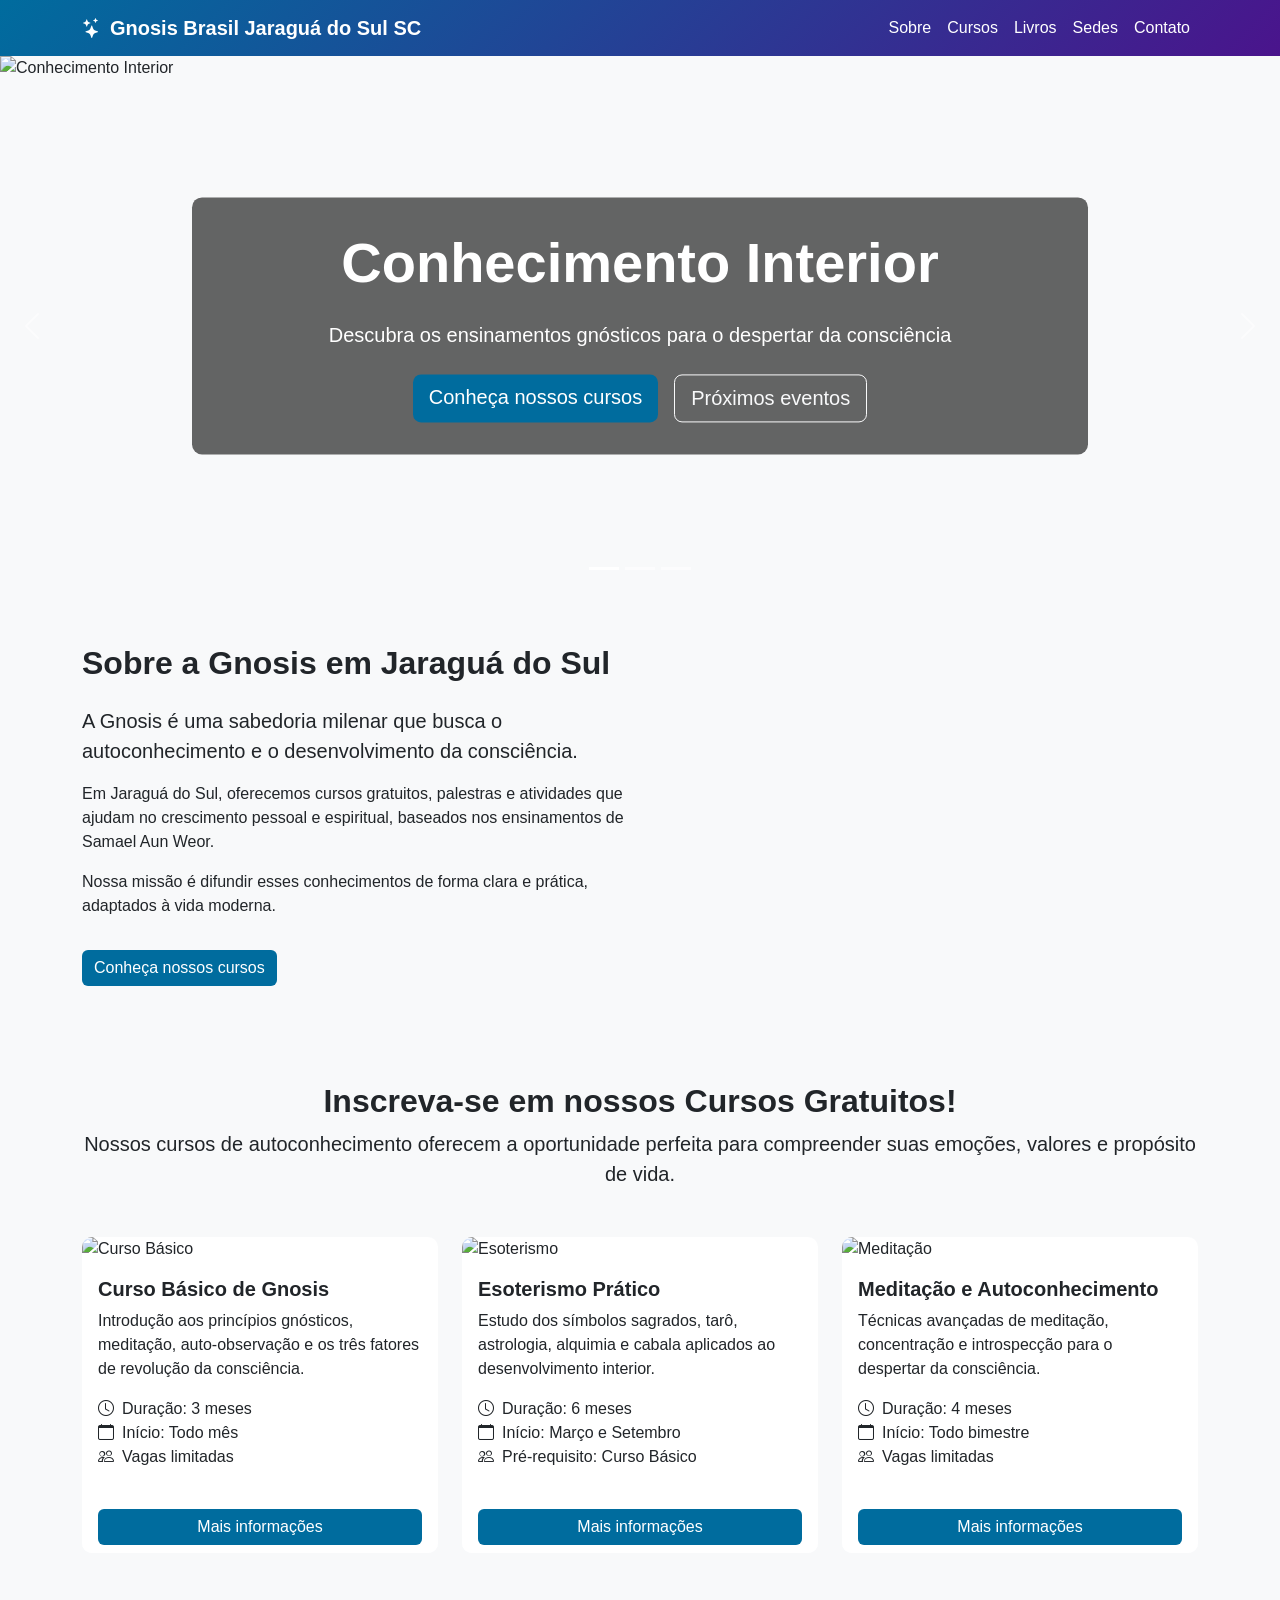
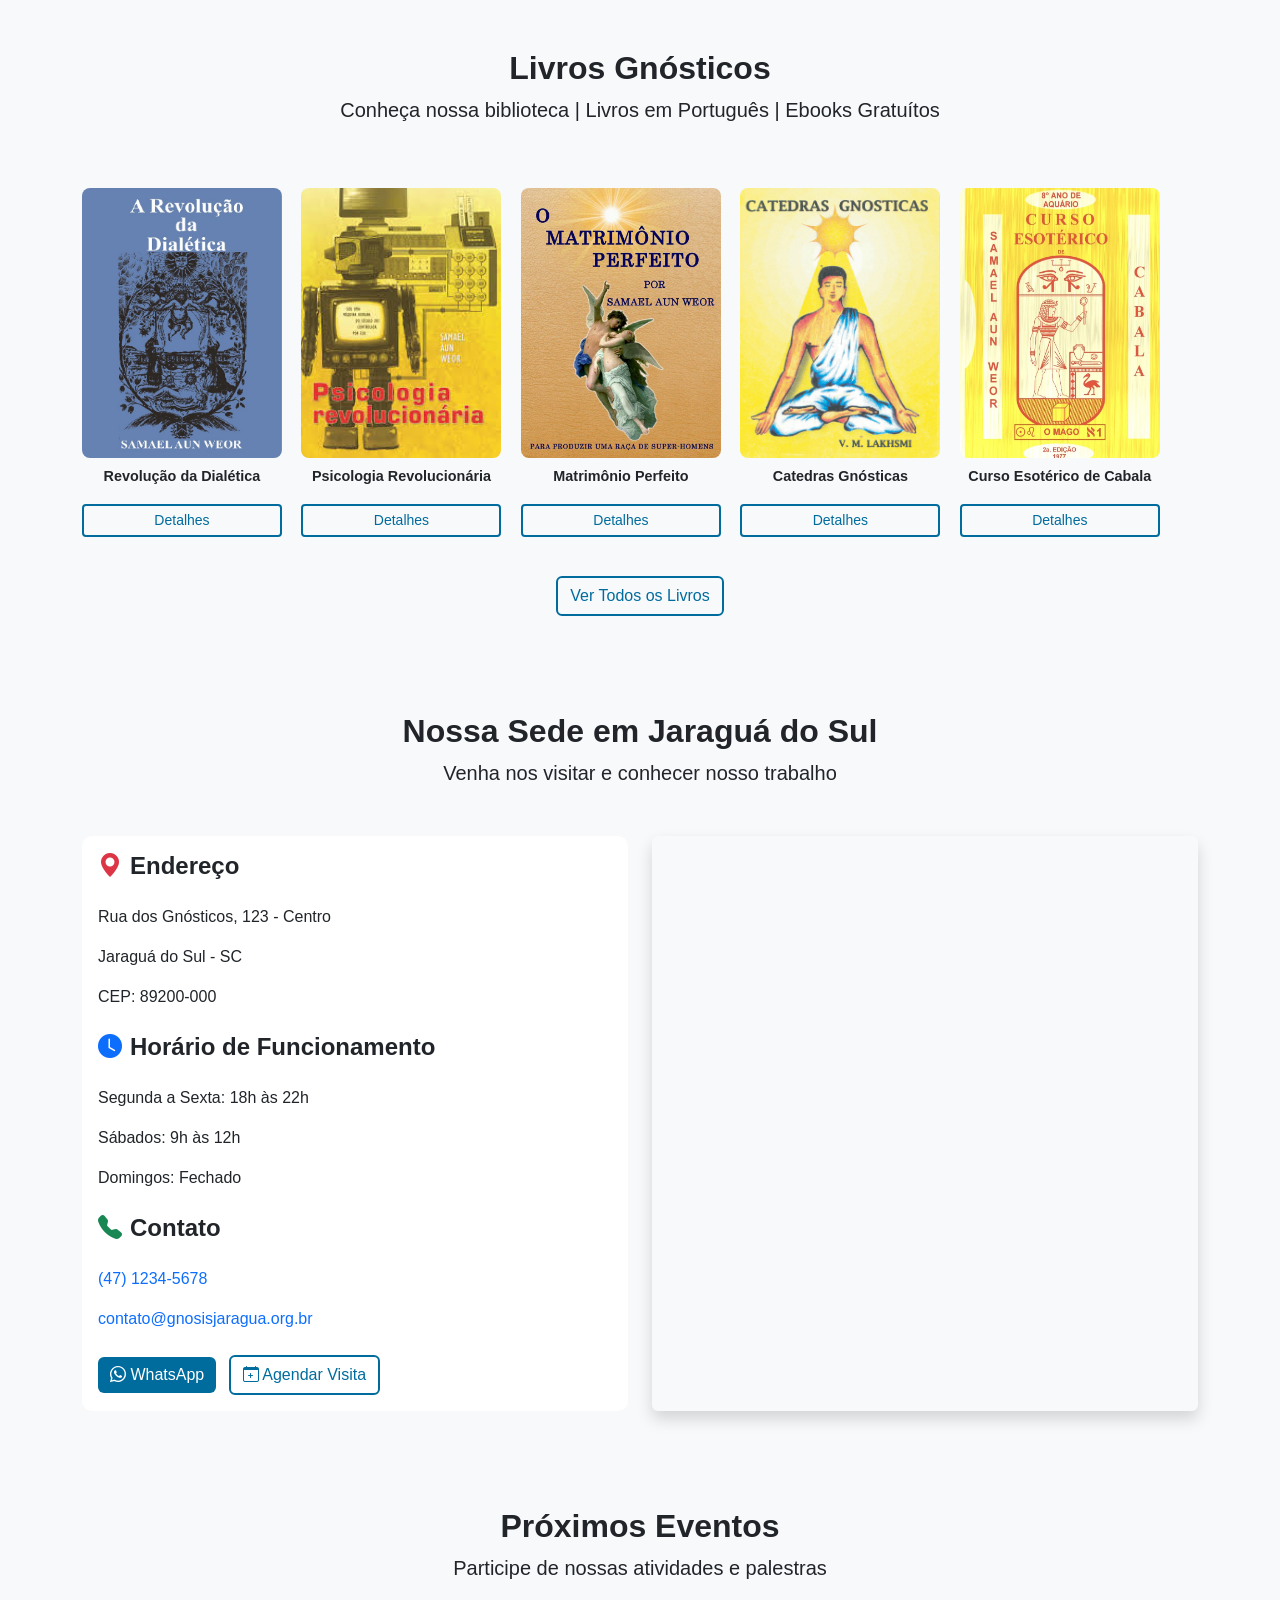
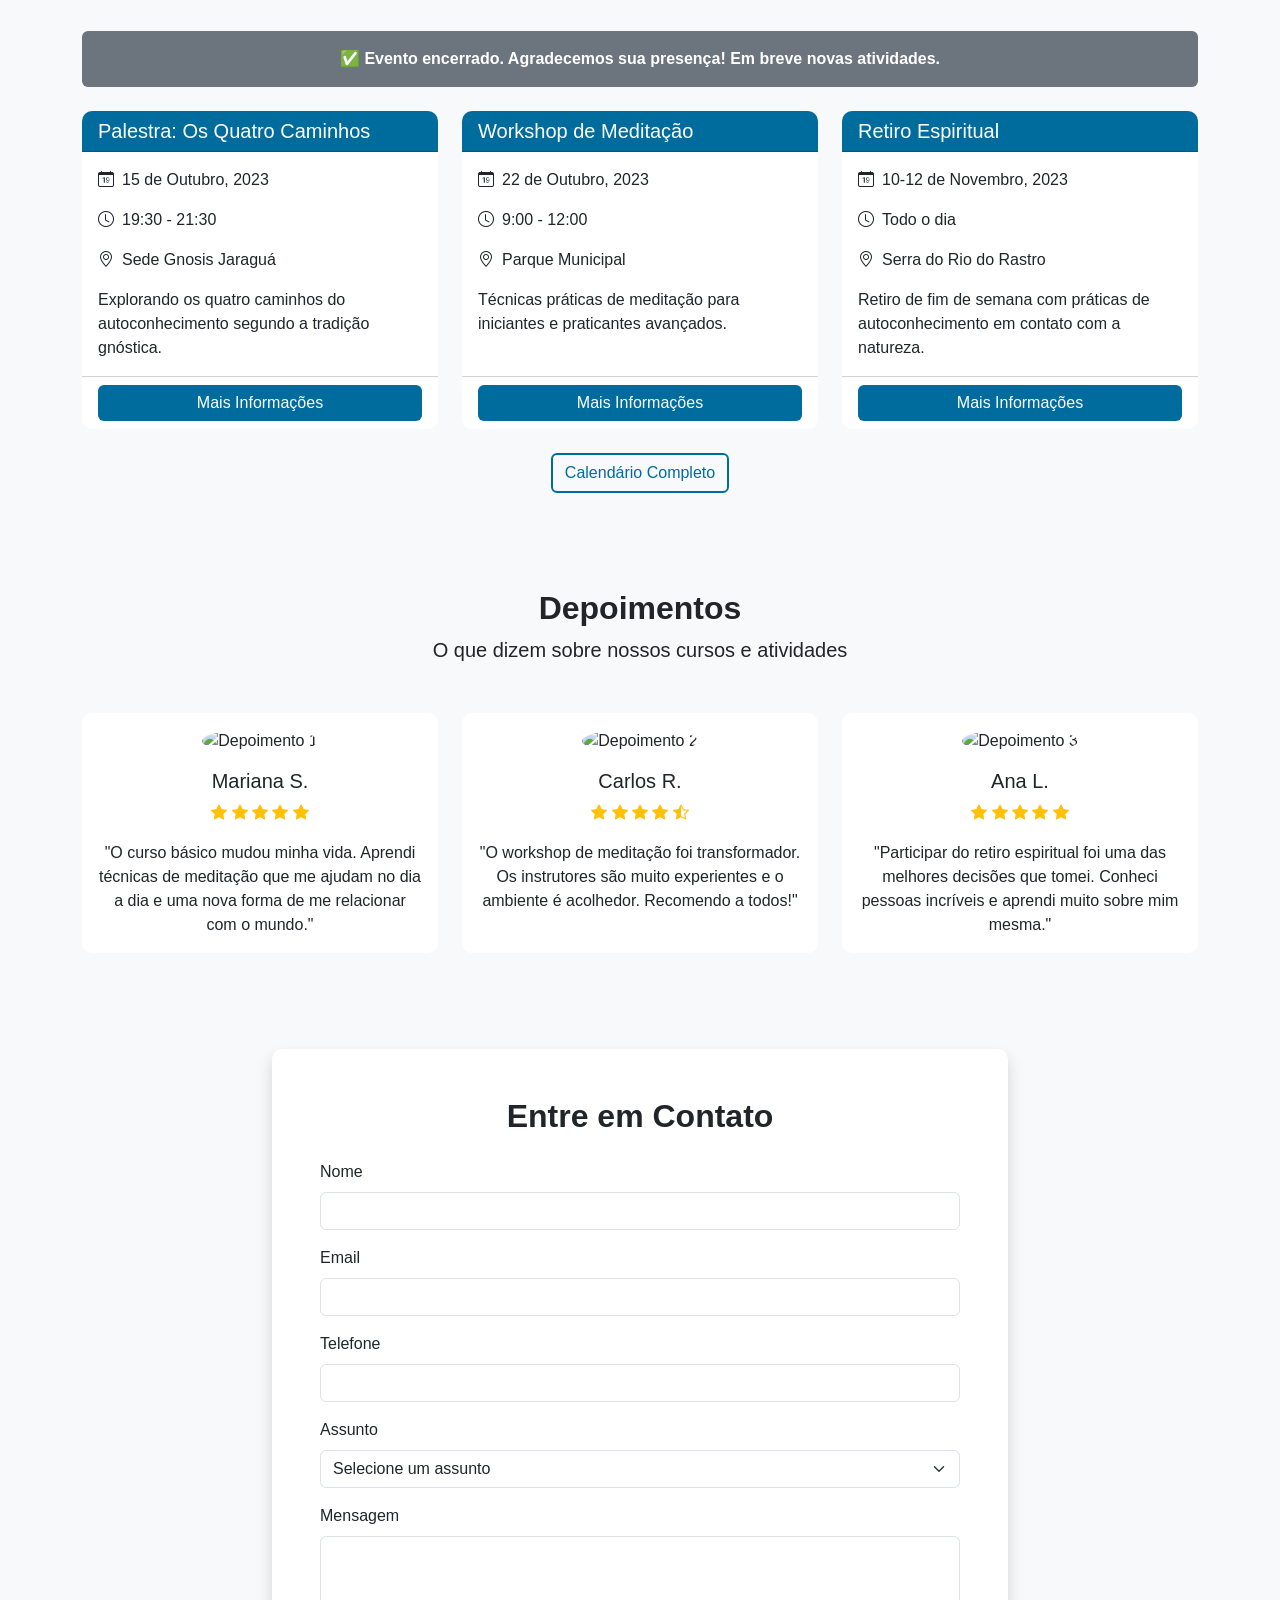
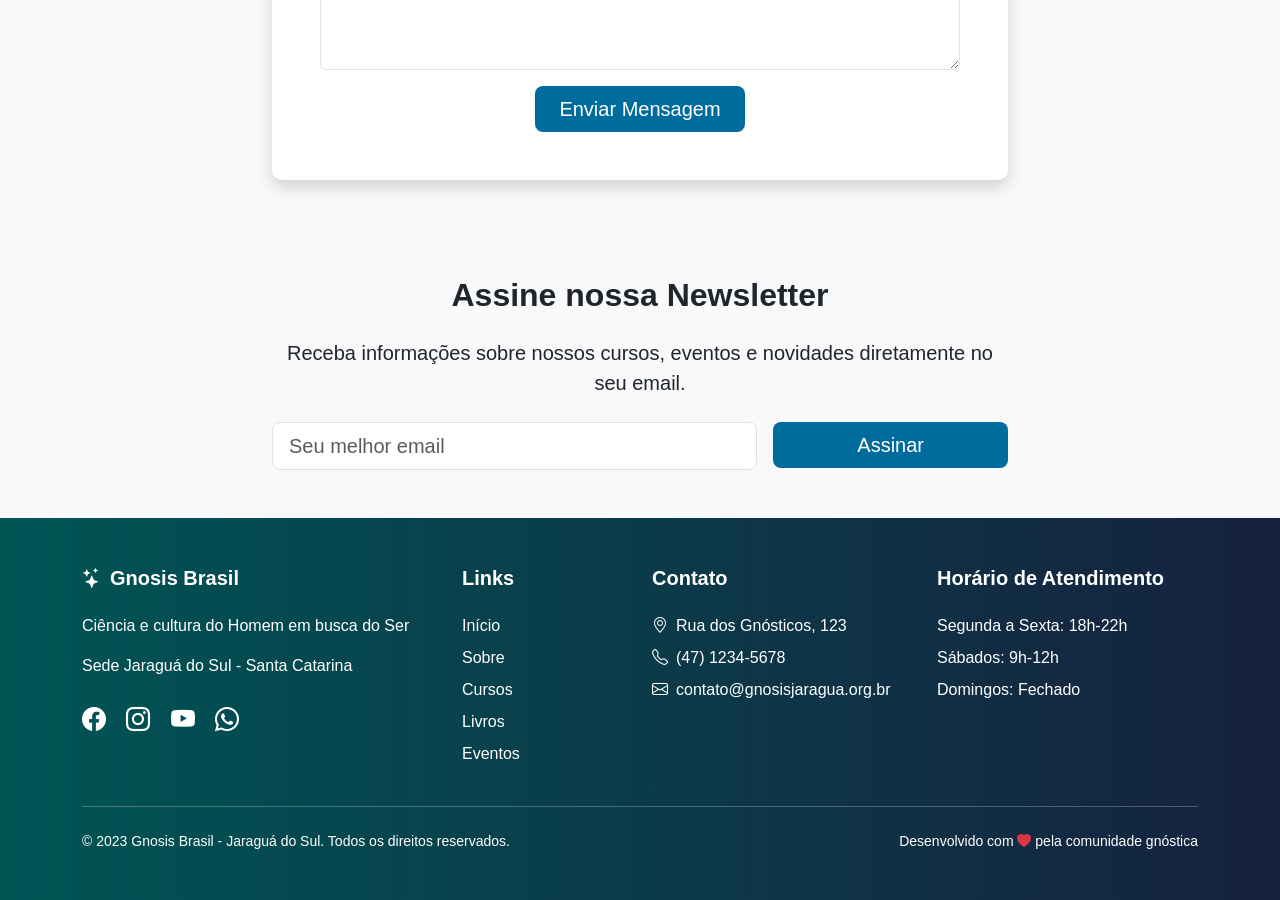
==== commit aab97b9d: "atualizar" ====
--- a/index.html
+++ b/index.html
@@ -43,33 +43,23 @@
             border-radius: 5px;
         }
 
-        .hero-section {
-            background: url('img/iStock-504487910.jpg') no-repeat center center;
-            background-size: cover;
+        /* Carousel Styles */
+        .carousel-item {
             height: 60vh;
             min-height: 400px;
-            position: relative;
-            display: flex;
-            align-items: center;
-        }
-
-        .hero-overlay {
+        }
+        
+        .carousel-caption {
             background-color: rgba(0, 0, 0, 0.6);
-            position: absolute;
-            top: 0;
-            left: 0;
-            width: 100%;
-            height: 100%;
-        }
-
-        .hero-content {
-            position: relative;
-            z-index: 1;
-            color: white;
             padding: 2rem;
-            max-width: 800px;
-            margin: 0 auto;
-            text-align: center;
+            border-radius: 10px;
+            bottom: initial;
+            top: 50%;
+            transform: translateY(-50%);
+        }
+        
+        .carousel-control-prev, .carousel-control-next {
+            width: 5%;
         }
 
         .card {
@@ -219,16 +209,16 @@
 
         /* Responsive adjustments */
         @media (max-width: 768px) {
-            .hero-section {
+            .carousel-item {
                 height: 50vh;
                 min-height: 300px;
             }
             
-            .hero-content h1 {
+            .carousel-caption h1 {
                 font-size: 2rem;
             }
             
-            .hero-content p {
+            .carousel-caption p {
                 font-size: 1rem;
             }
         }
@@ -304,17 +294,59 @@
         </div>
     </nav>
 
-    <!-- Hero Section -->
-    <div class="hero-section">
-        <div class="hero-overlay"></div>
-        <div class="hero-content">
-            <h1 class="display-4 fw-bold mb-4">Conhecimento Interior</h1>
-            <p class="lead mb-4">Descubra os ensinamentos gnósticos para o despertar da consciência</p>
-            <div class="d-flex justify-content-center gap-3">
-                <a href="#courses" class="btn btn-gnosis btn-lg">Conheça nossos cursos</a>
-                <a href="#events" class="btn btn-outline-light btn-lg">Próximos eventos</a>
-            </div>
-        </div>
+    <!-- Carousel Section -->
+    <div id="gnosisCarousel" class="carousel slide" data-bs-ride="carousel">
+        <!-- Indicators/dots -->
+        <div class="carousel-indicators">
+            <button type="button" data-bs-target="#gnosisCarousel" data-bs-slide-to="0" class="active"></button>
+            <button type="button" data-bs-target="#gnosisCarousel" data-bs-slide-to="1"></button>
+            <button type="button" data-bs-target="#gnosisCarousel" data-bs-slide-to="2"></button>
+        </div>
+        
+        <!-- The slideshow/carousel -->
+        <div class="carousel-inner">
+            <div class="carousel-item active">
+                <img src="img/iStock-953909568.jpg" alt="Conhecimento Interior" class="d-block w-100" style="object-fit: cover;">
+                <div class="carousel-caption">
+                    <h1 class="display-4 fw-bold mb-4">Conhecimento Interior</h1>
+                    <p class="lead mb-4">Descubra os ensinamentos gnósticos para o despertar da consciência</p>
+                    <div class="d-flex justify-content-center gap-3">
+                        <a href="#courses" class="btn btn-gnosis btn-lg">Conheça nossos cursos</a>
+                        <a href="#events" class="btn btn-outline-light btn-lg">Próximos eventos</a>
+                    </div>
+                </div>
+            </div>
+            <div class="carousel-item">
+                <img src="https://images.unsplash.com/photo-1518655048521-f130df041f66?ixlib=rb-1.2.1&auto=format&fit=crop&w=1350&q=80" alt="Cursos Gratuitos" class="d-block w-100" style="object-fit: cover;">
+                <div class="carousel-caption">
+                    <h1 class="display-4 fw-bold mb-4">Cursos Gratuitos</h1>
+                    <p class="lead mb-4">Aprenda técnicas de autoconhecimento e desenvolvimento espiritual</p>
+                    <div class="d-flex justify-content-center gap-3">
+                        <a href="#courses" class="btn btn-gnosis btn-lg">Ver cursos disponíveis</a>
+                        <a href="#contact" class="btn btn-outline-light btn-lg">Inscreva-se</a>
+                    </div>
+                </div>
+            </div>
+            <div class="carousel-item">
+                <img src="https://images.unsplash.com/photo-1545205597-3d9d02c29597?ixlib=rb-1.2.1&auto=format&fit=crop&w=1350&q=80" alt="Meditação" class="d-block w-100" style="object-fit: cover;">
+                <div class="carousel-caption">
+                    <h1 class="display-4 fw-bold mb-4">Meditação e Autoconhecimento</h1>
+                    <p class="lead mb-4">Técnicas avançadas para o desenvolvimento da consciência</p>
+                    <div class="d-flex justify-content-center gap-3">
+                        <a href="#courses" class="btn btn-gnosis btn-lg">Saiba mais</a>
+                        <a href="#locations" class="btn btn-outline-light btn-lg">Visite-nos</a>
+                    </div>
+                </div>
+            </div>
+        </div>
+        
+        <!-- Left and right controls/icons -->
+        <button class="carousel-control-prev" type="button" data-bs-target="#gnosisCarousel" data-bs-slide="prev">
+            <span class="carousel-control-prev-icon"></span>
+        </button>
+        <button class="carousel-control-next" type="button" data-bs-target="#gnosisCarousel" data-bs-slide="next">
+            <span class="carousel-control-next-icon"></span>
+        </button>
     </div>
 
     <!-- About Section -->
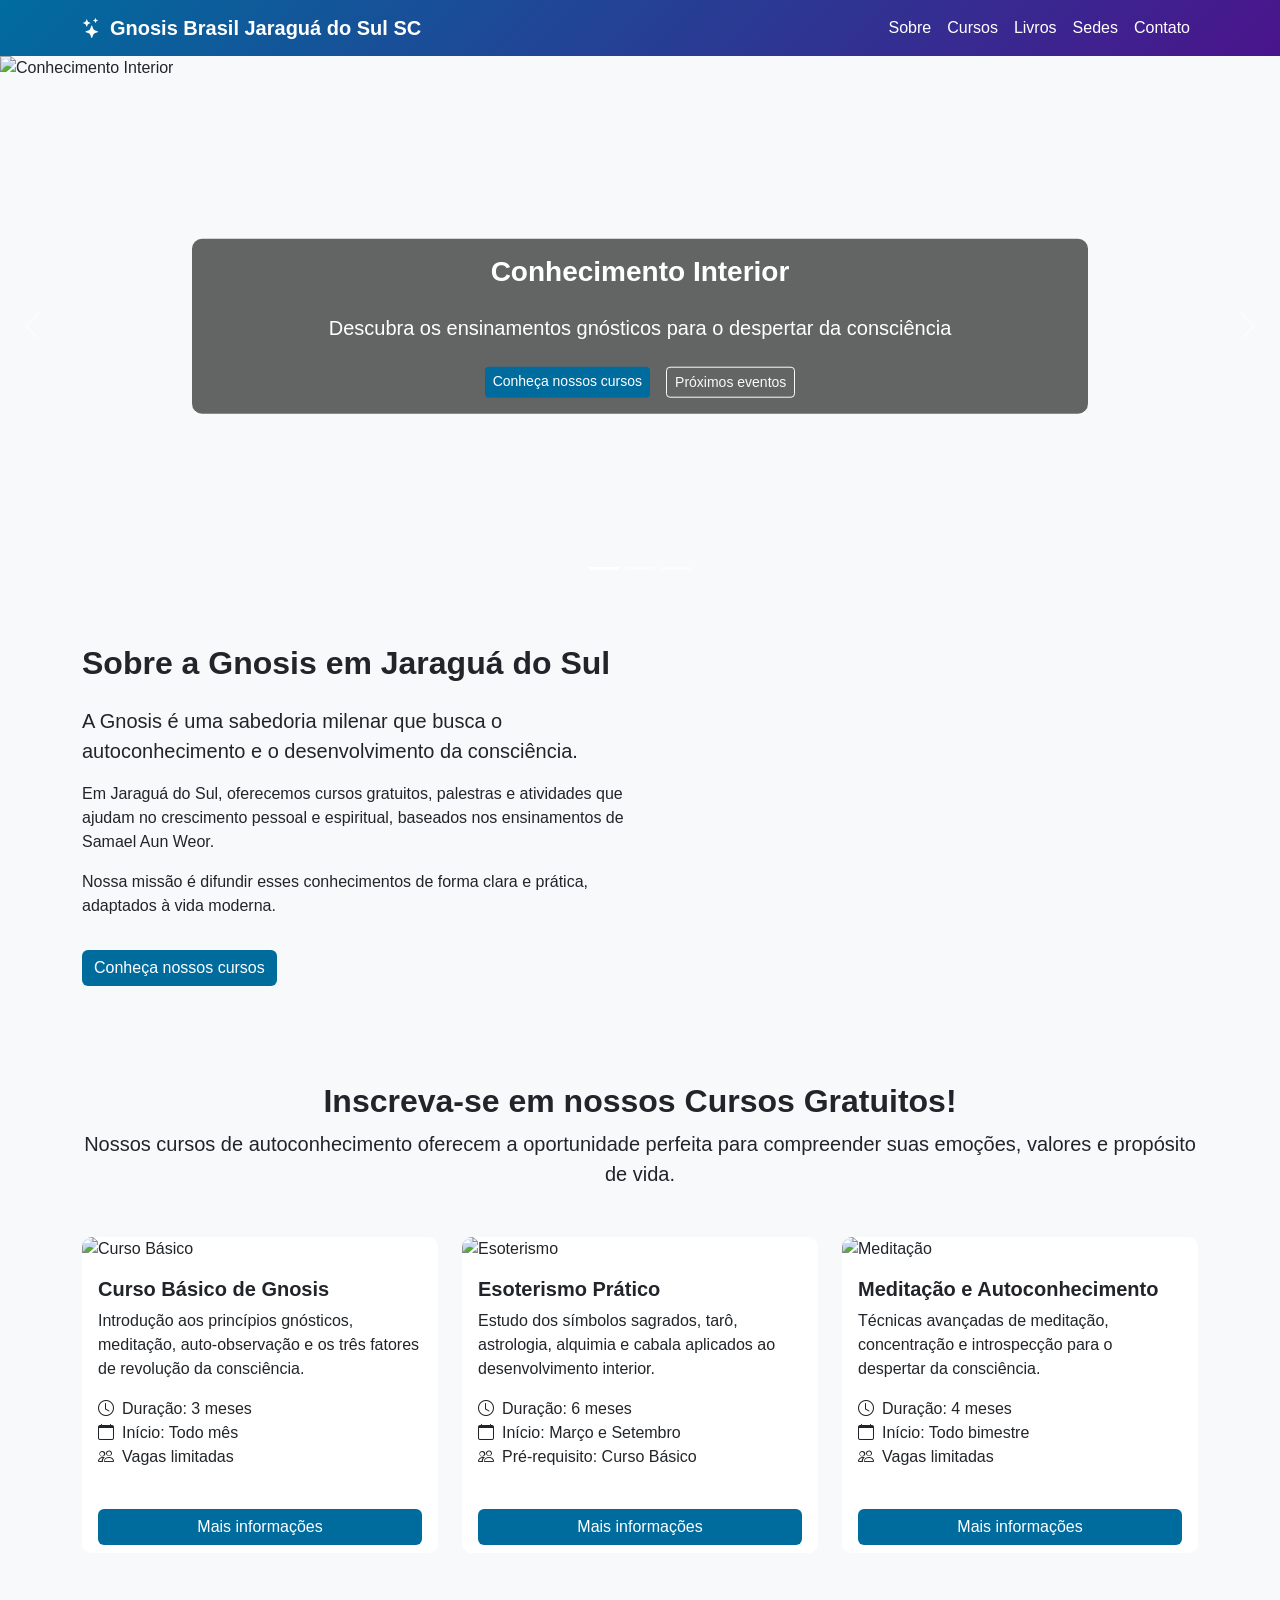
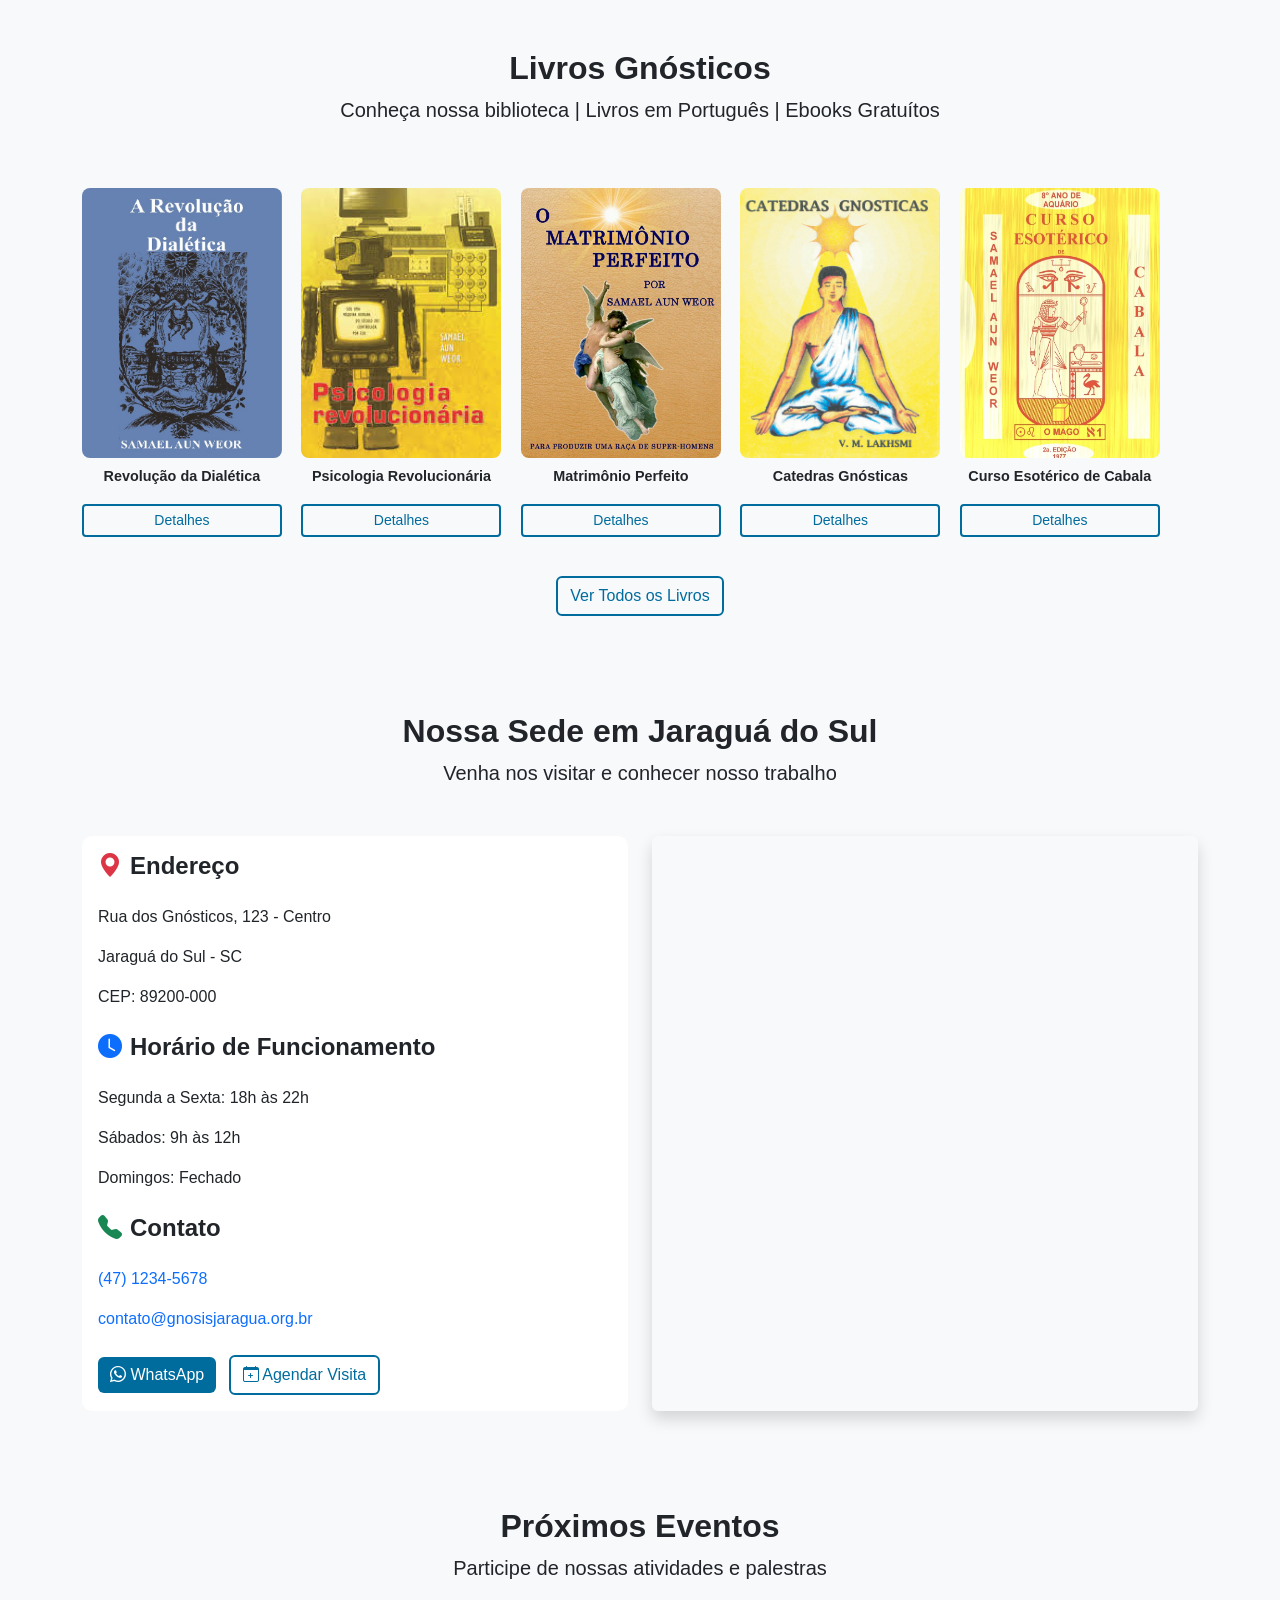
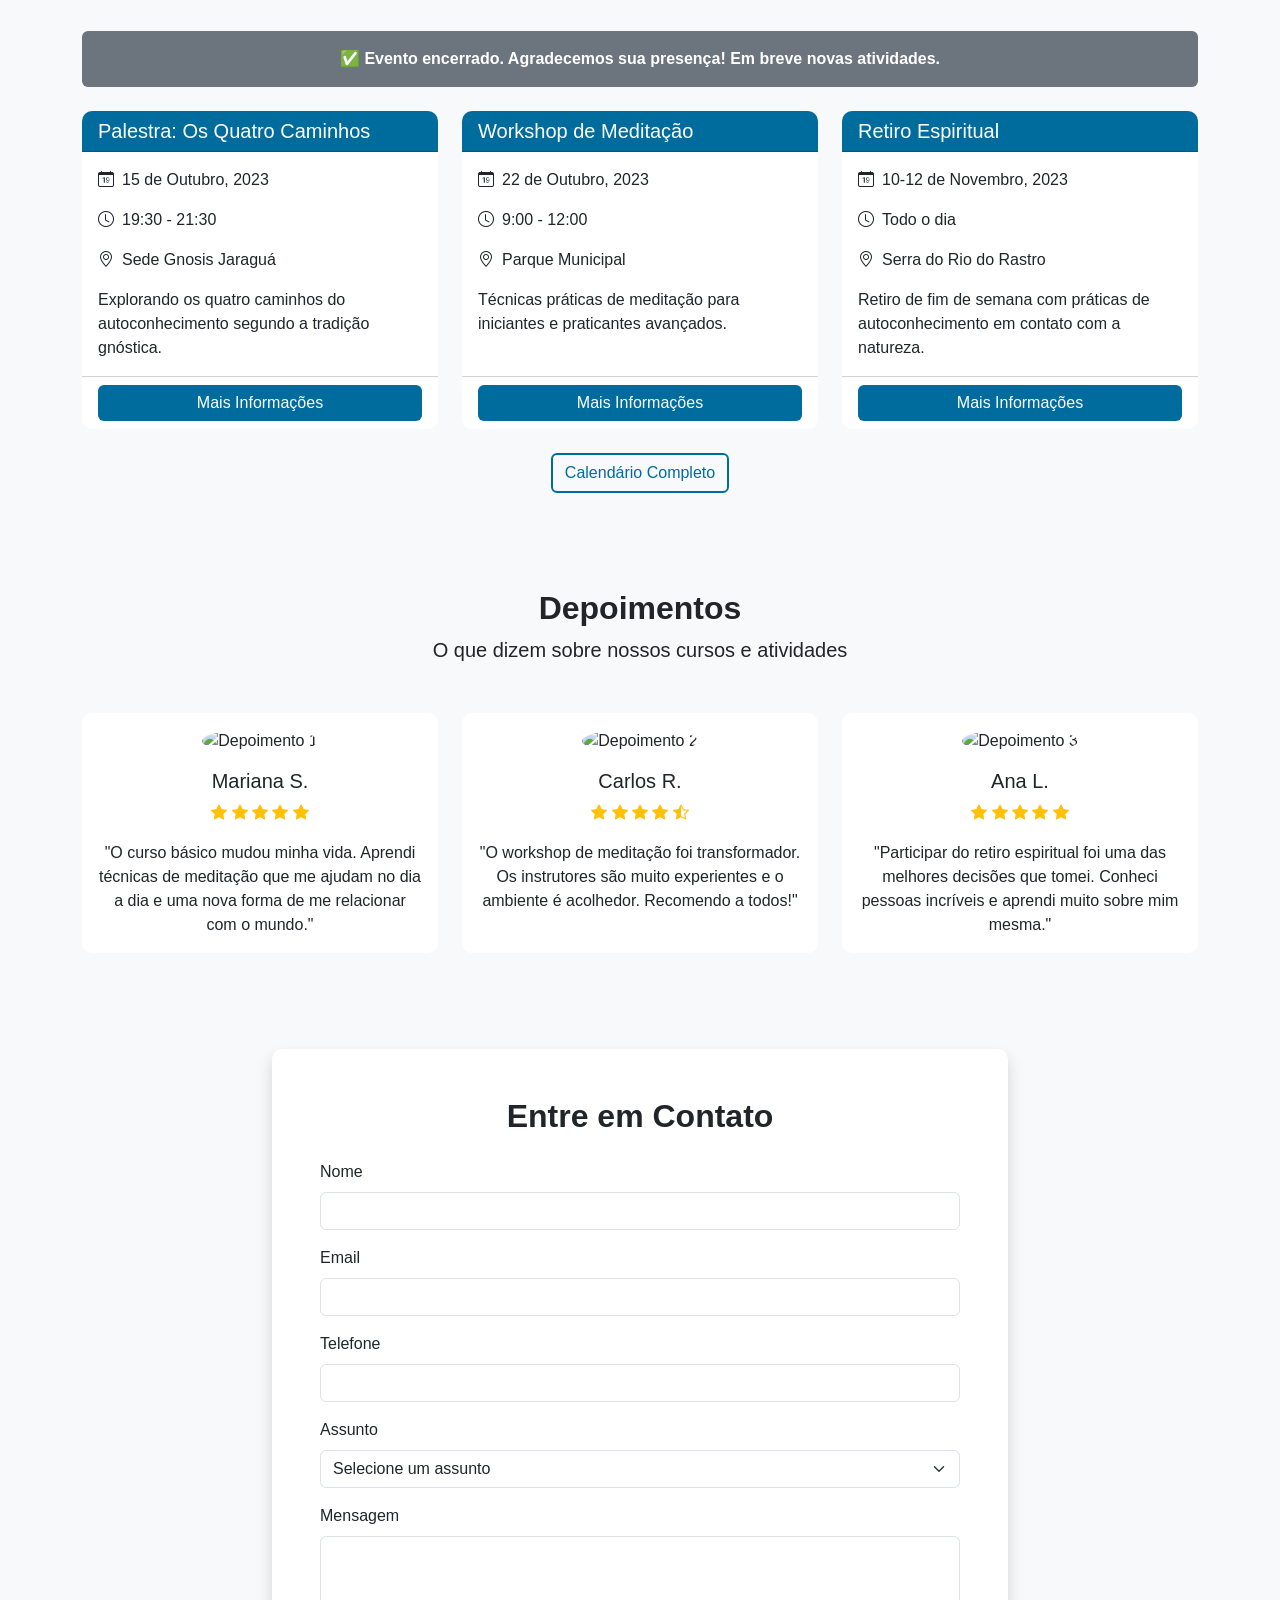
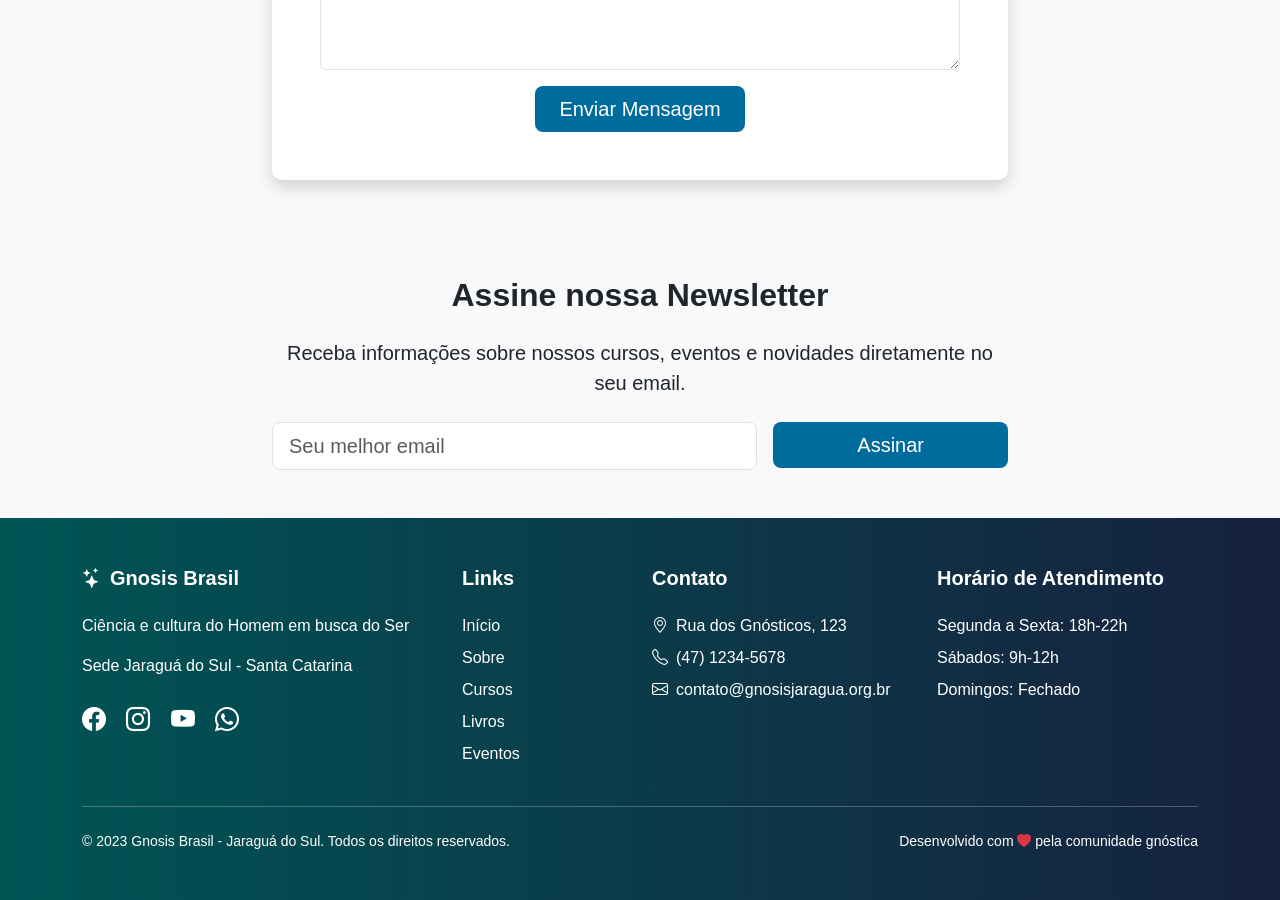
==== commit b1439bb4: "atualizar" ====
--- a/index.html
+++ b/index.html
@@ -51,11 +51,12 @@
         
         .carousel-caption {
             background-color: rgba(0, 0, 0, 0.6);
-            padding: 2rem;
+            padding: 1rem;
             border-radius: 10px;
             bottom: initial;
             top: 50%;
             transform: translateY(-50%);
+          
         }
         
         .carousel-control-prev, .carousel-control-next {
@@ -210,7 +211,7 @@
         /* Responsive adjustments */
         @media (max-width: 768px) {
             .carousel-item {
-                height: 50vh;
+                height: 20vh;
                 min-height: 300px;
             }
             
@@ -308,33 +309,33 @@
             <div class="carousel-item active">
                 <img src="img/iStock-953909568.jpg" alt="Conhecimento Interior" class="d-block w-100" style="object-fit: cover;">
                 <div class="carousel-caption">
-                    <h1 class="display-4 fw-bold mb-4">Conhecimento Interior</h1>
+                    <h1 class="fs-3 fw-bold mb-4">Conhecimento Interior</h1>
                     <p class="lead mb-4">Descubra os ensinamentos gnósticos para o despertar da consciência</p>
                     <div class="d-flex justify-content-center gap-3">
-                        <a href="#courses" class="btn btn-gnosis btn-lg">Conheça nossos cursos</a>
-                        <a href="#events" class="btn btn-outline-light btn-lg">Próximos eventos</a>
+                        <a href="#courses" class="btn btn-gnosis btn-sm">Conheça nossos cursos</a>
+                        <a href="#events" class="btn btn-outline-light btn-sm">Próximos eventos</a>
                     </div>
                 </div>
             </div>
             <div class="carousel-item">
                 <img src="https://images.unsplash.com/photo-1518655048521-f130df041f66?ixlib=rb-1.2.1&auto=format&fit=crop&w=1350&q=80" alt="Cursos Gratuitos" class="d-block w-100" style="object-fit: cover;">
                 <div class="carousel-caption">
-                    <h1 class="display-4 fw-bold mb-4">Cursos Gratuitos</h1>
+                    <h1 class="fs-3 fw-bold mb-4">Cursos Gratuitos</h1>
                     <p class="lead mb-4">Aprenda técnicas de autoconhecimento e desenvolvimento espiritual</p>
                     <div class="d-flex justify-content-center gap-3">
-                        <a href="#courses" class="btn btn-gnosis btn-lg">Ver cursos disponíveis</a>
-                        <a href="#contact" class="btn btn-outline-light btn-lg">Inscreva-se</a>
+                        <a href="#courses" class="btn btn-gnosis btn-sm">Ver cursos disponíveis</a>
+                        <a href="#contact" class="btn btn-outline-light btn-sm">Inscreva-se</a>
                     </div>
                 </div>
             </div>
             <div class="carousel-item">
                 <img src="https://images.unsplash.com/photo-1545205597-3d9d02c29597?ixlib=rb-1.2.1&auto=format&fit=crop&w=1350&q=80" alt="Meditação" class="d-block w-100" style="object-fit: cover;">
                 <div class="carousel-caption">
-                    <h1 class="display-4 fw-bold mb-4">Meditação e Autoconhecimento</h1>
+                    <h1 class="fs-3 fw-bold mb-4">Meditação e Autoconhecimento</h1>
                     <p class="lead mb-4">Técnicas avançadas para o desenvolvimento da consciência</p>
                     <div class="d-flex justify-content-center gap-3">
-                        <a href="#courses" class="btn btn-gnosis btn-lg">Saiba mais</a>
-                        <a href="#locations" class="btn btn-outline-light btn-lg">Visite-nos</a>
+                        <a href="#courses" class="btn btn-gnosis btn-sm">Saiba mais</a>
+                        <a href="#locations" class="btn btn-outline-light btn-sm">Visite-nos</a>
                     </div>
                 </div>
             </div>
